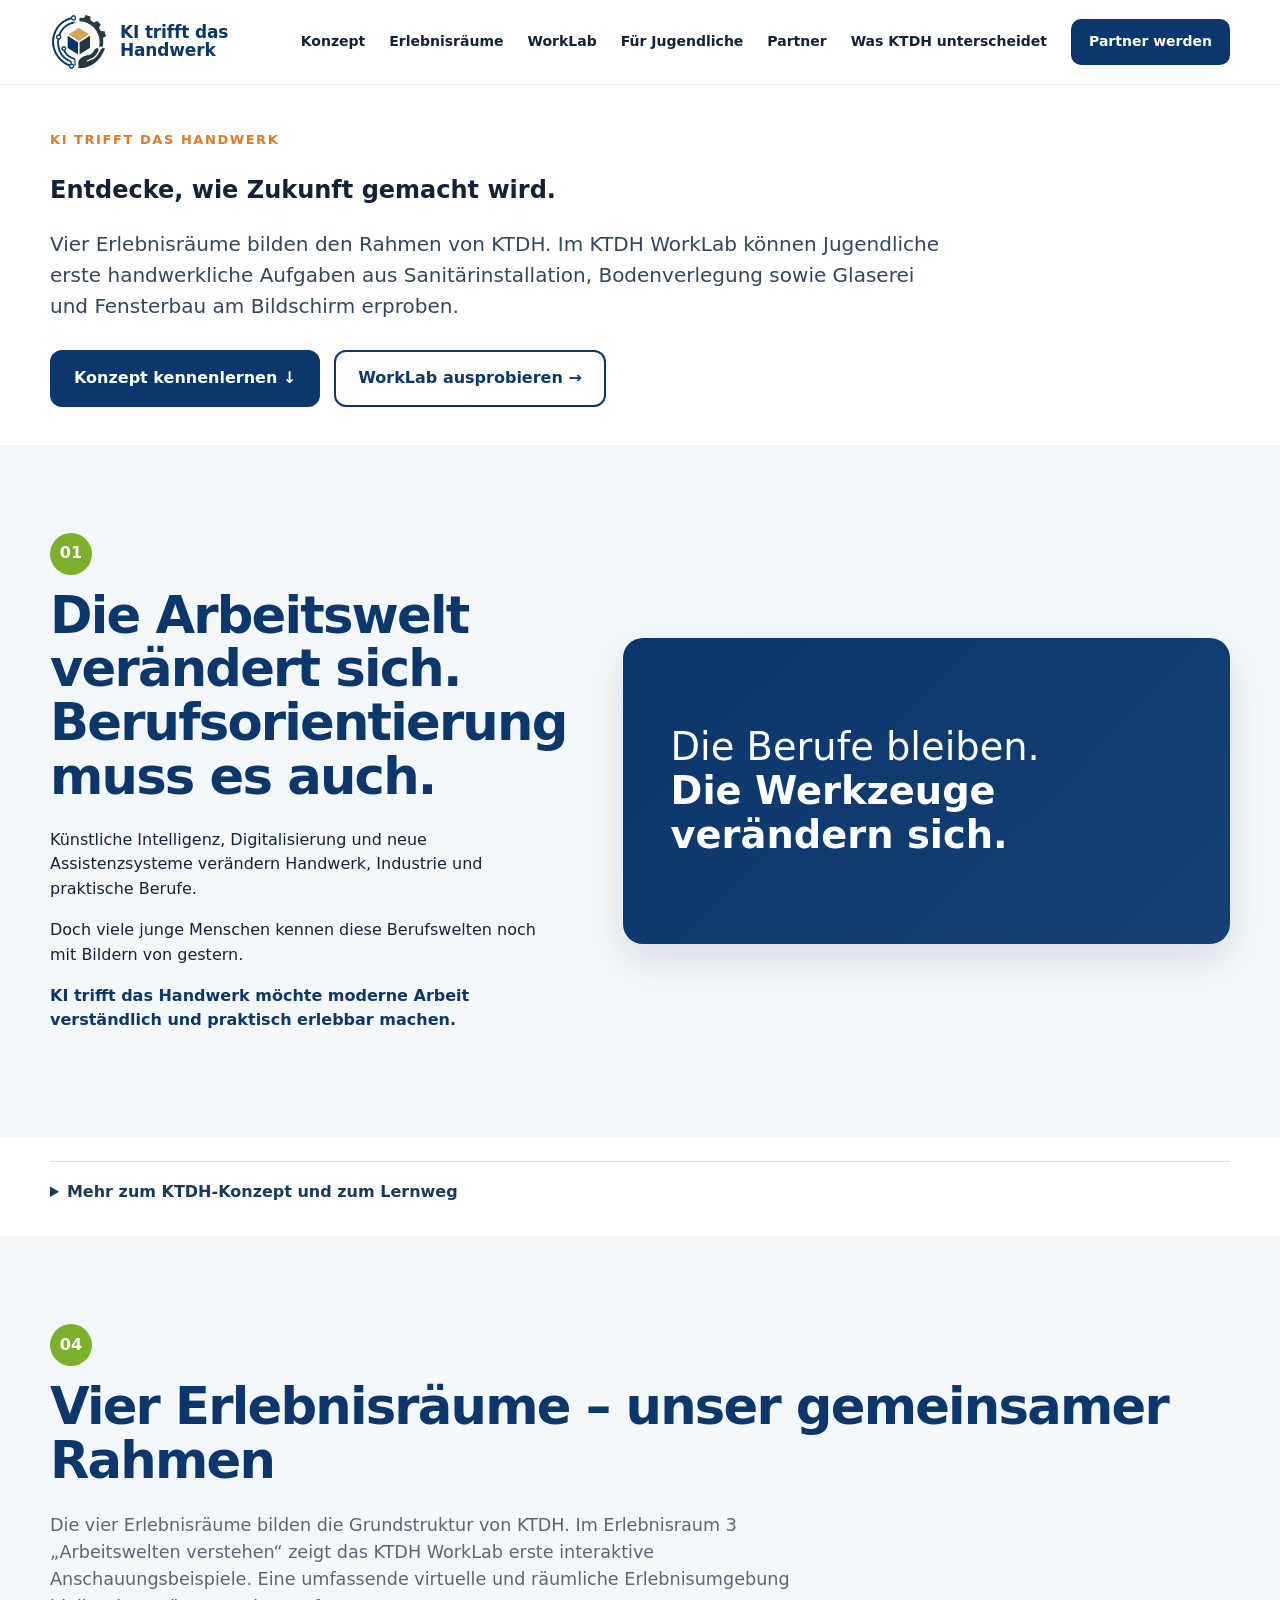
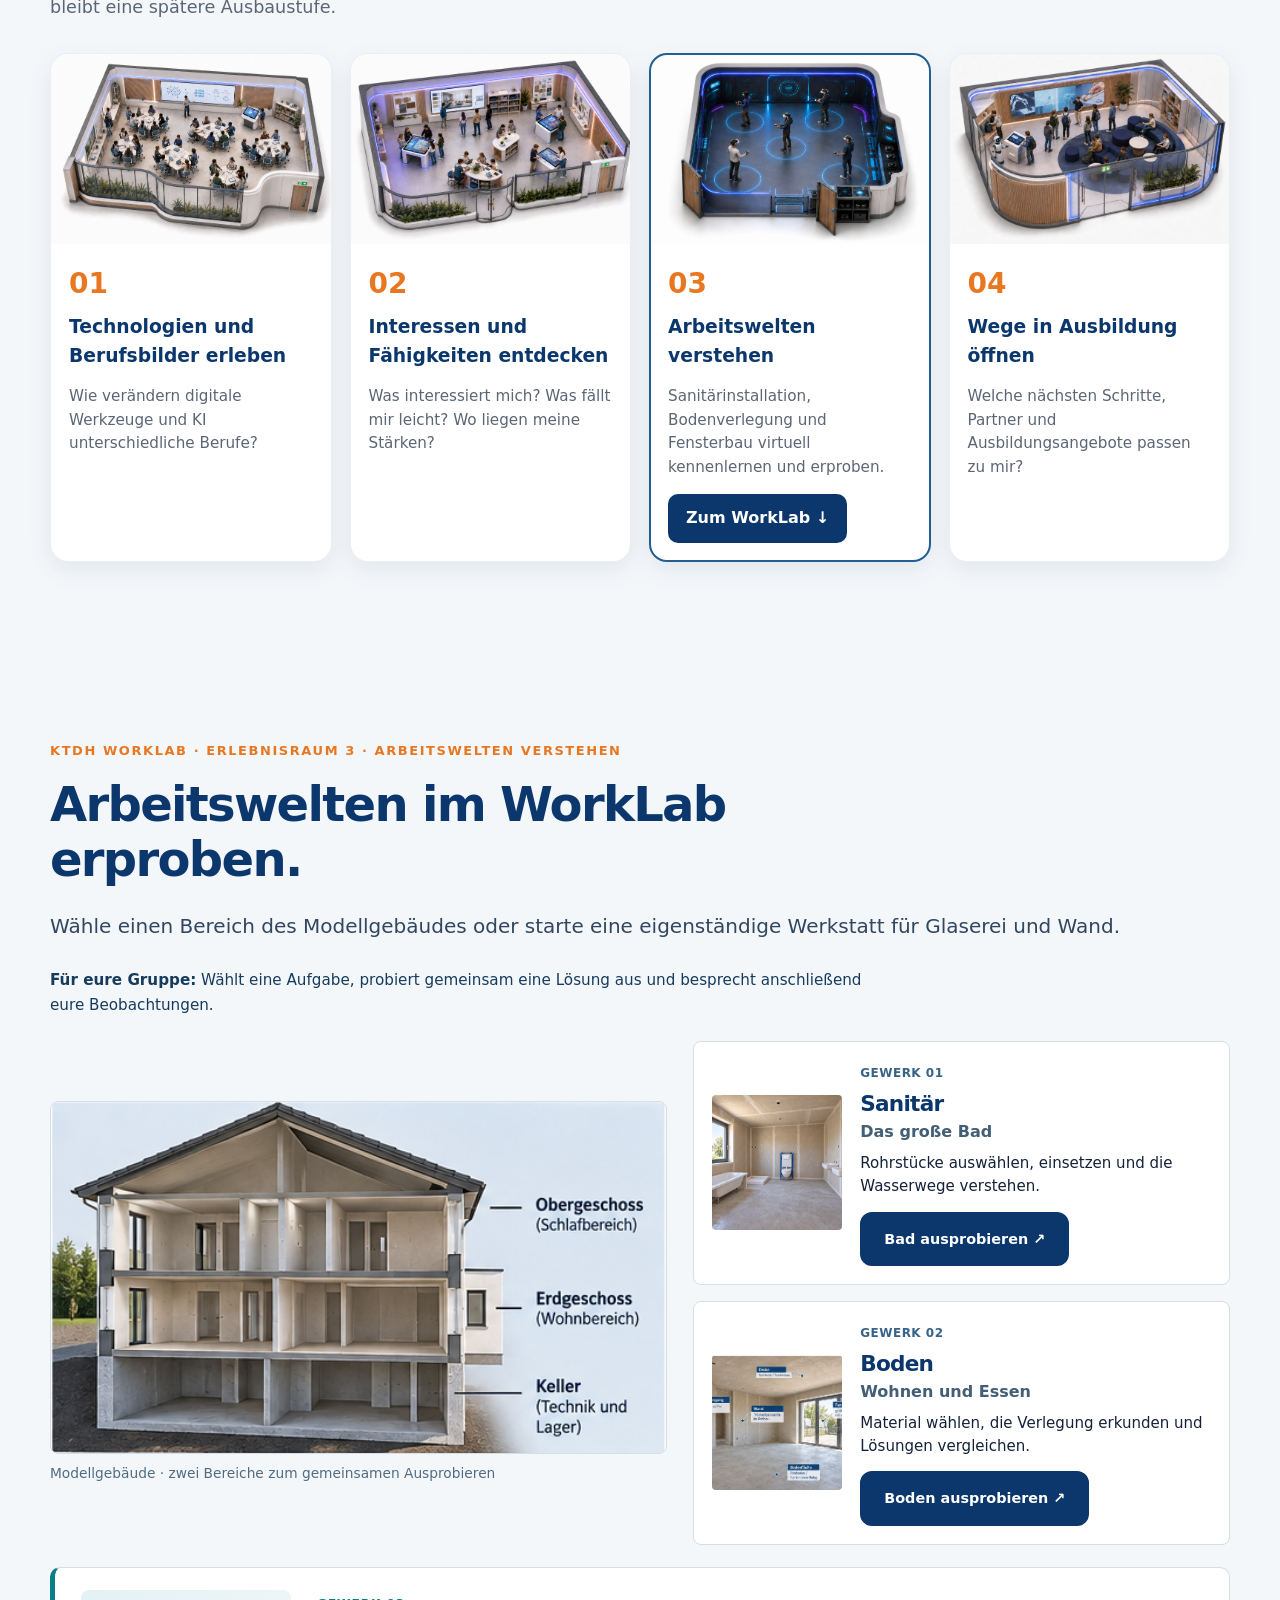
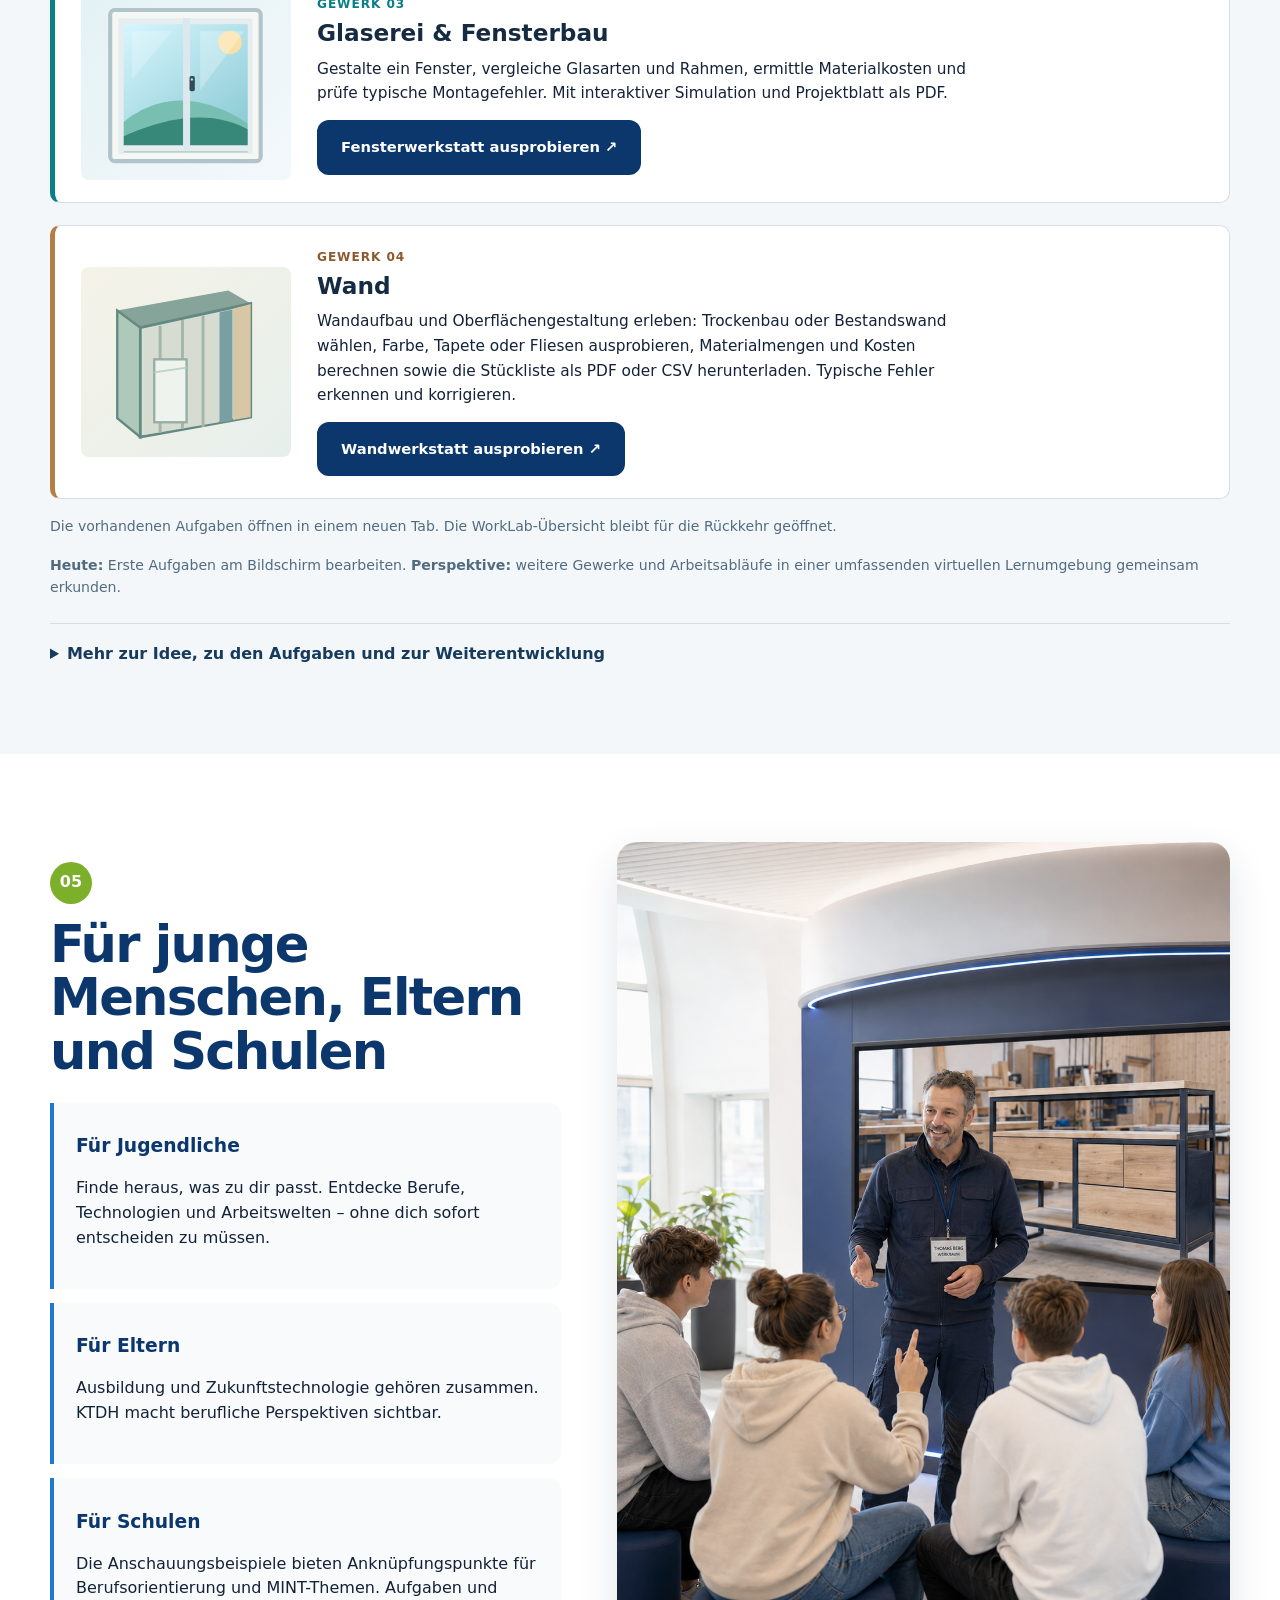
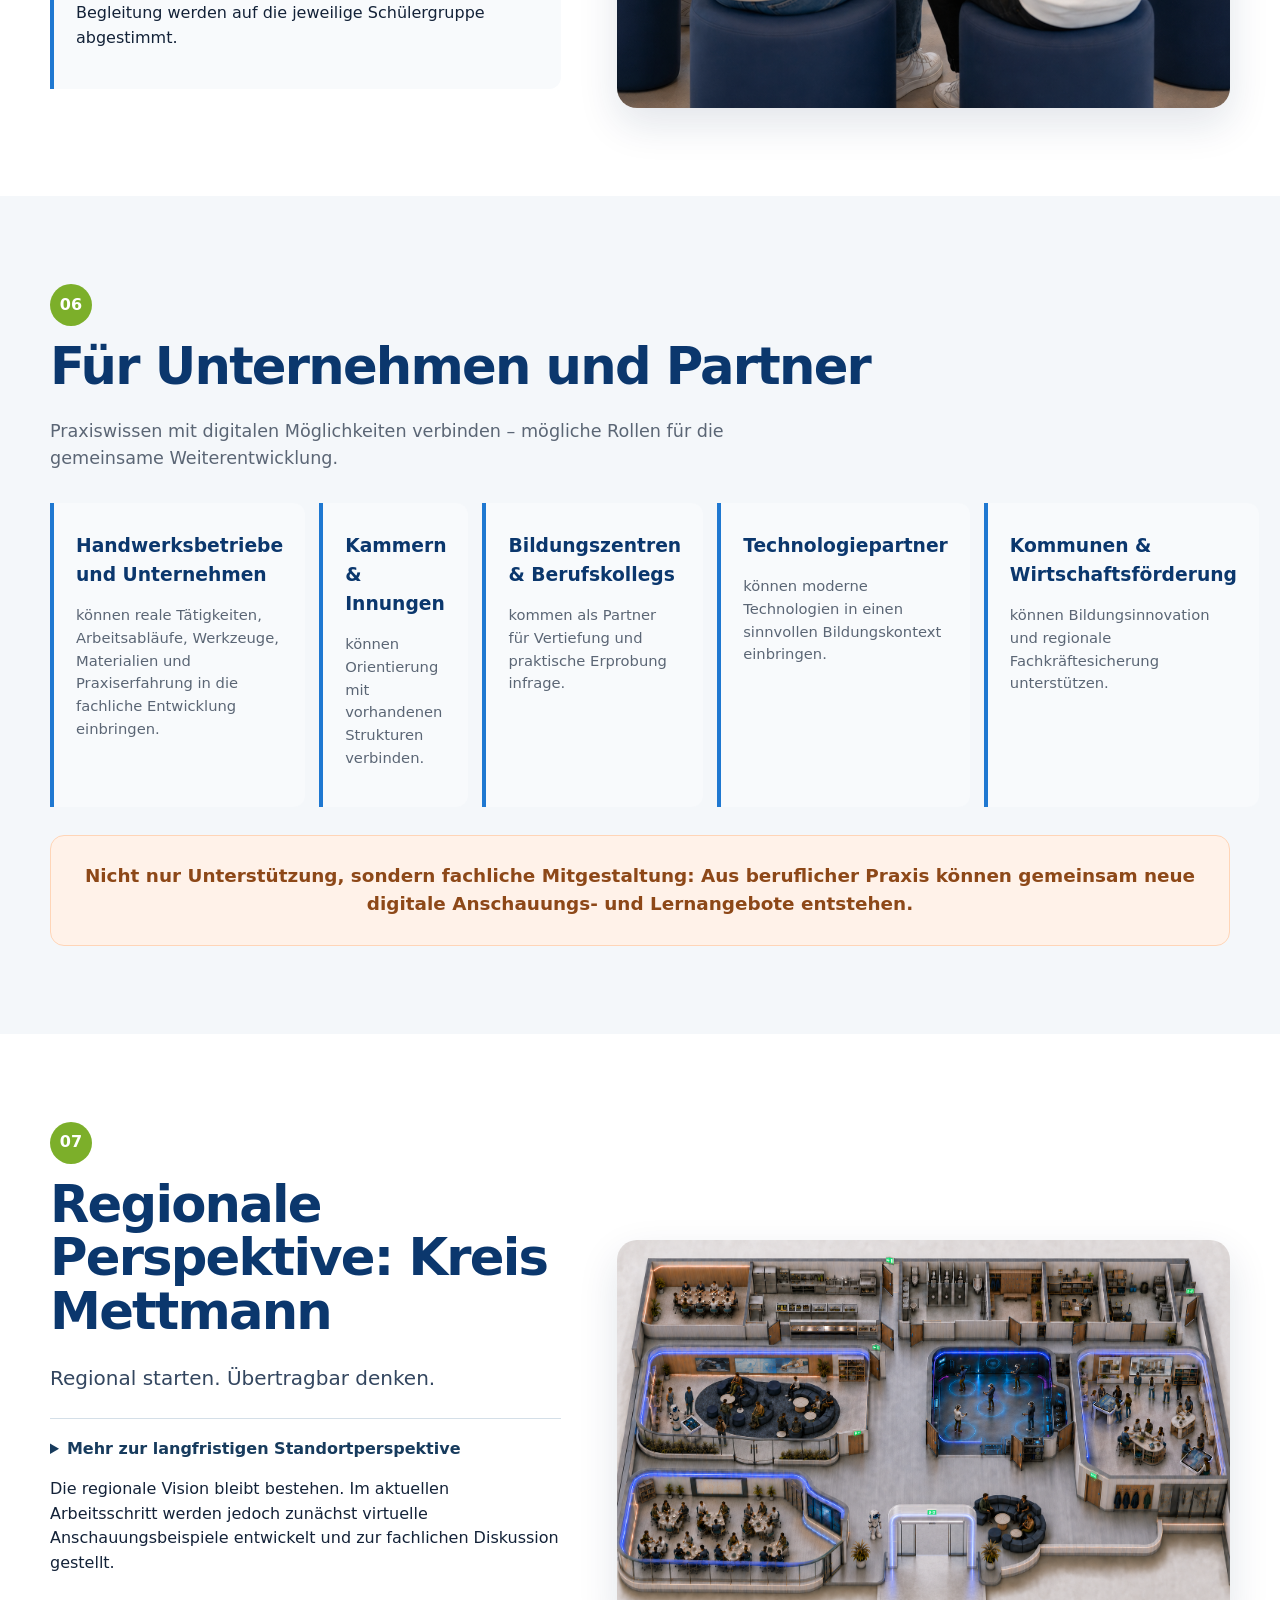
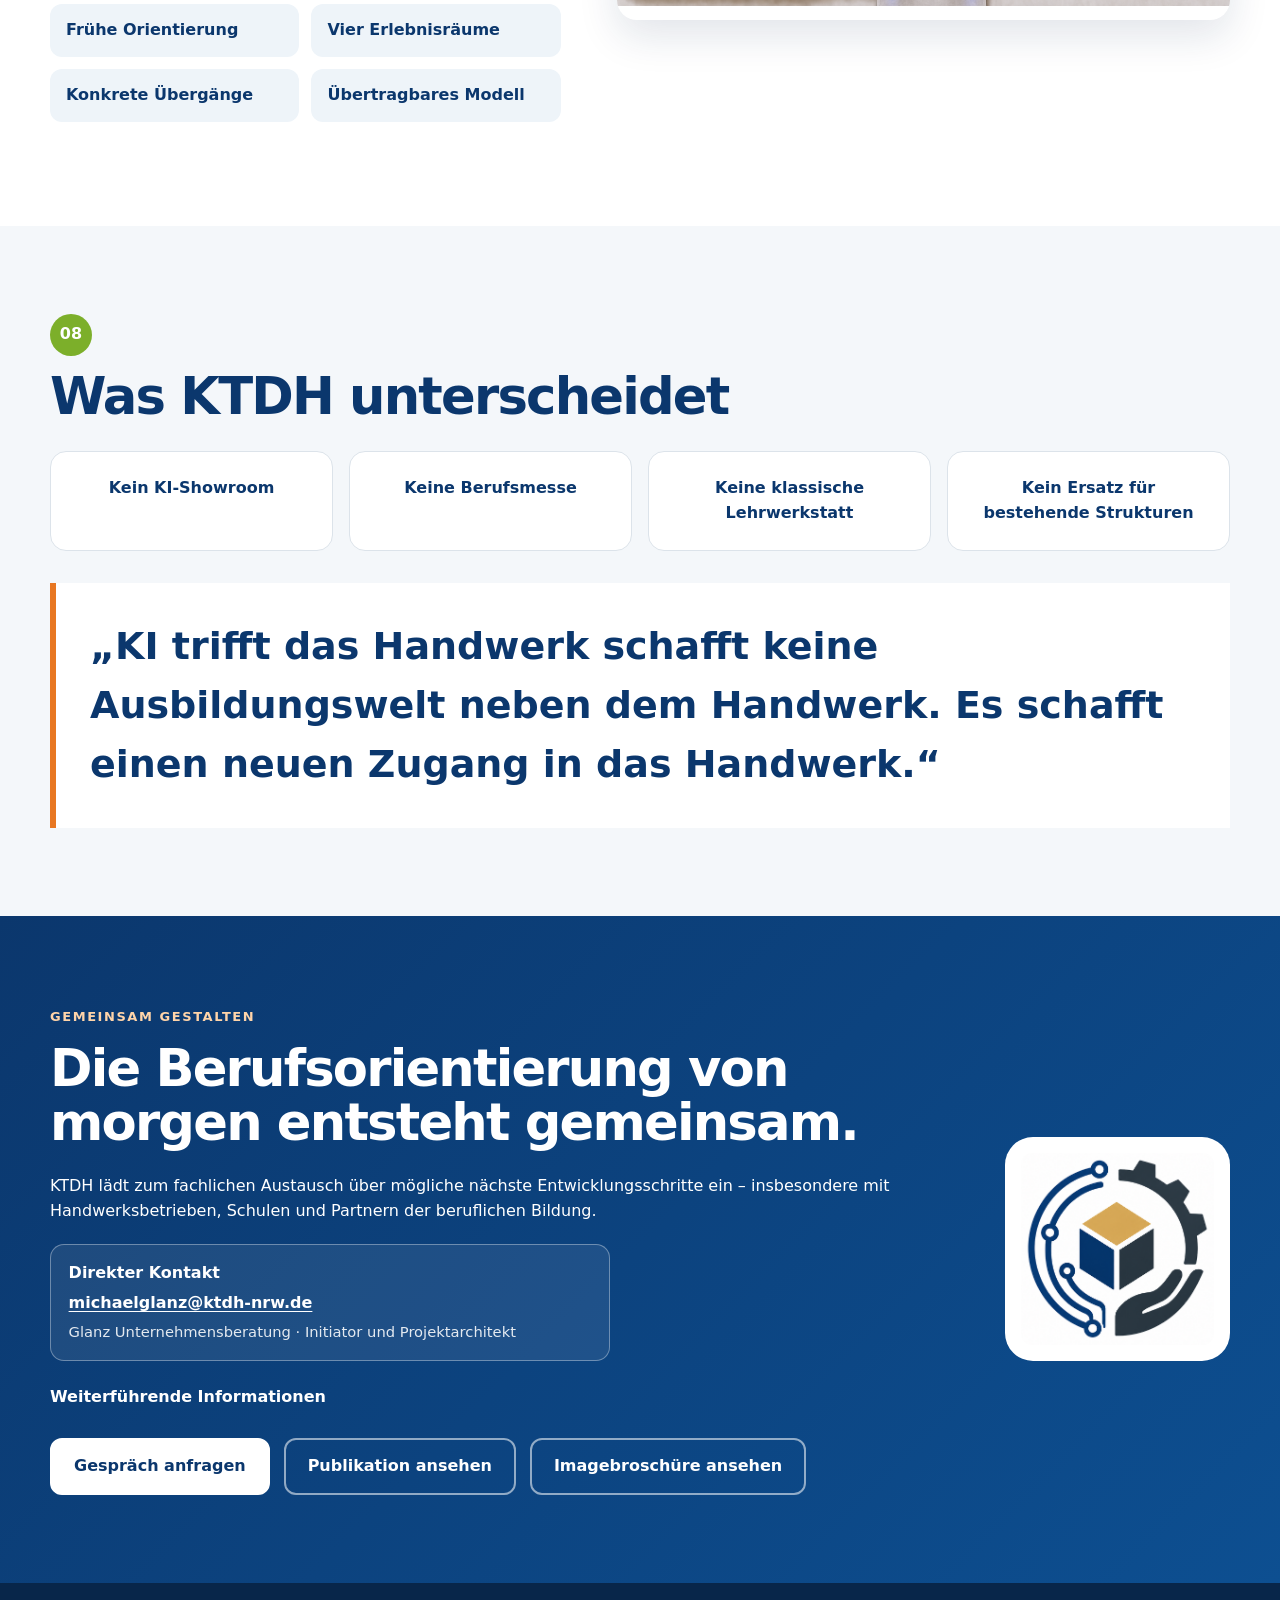
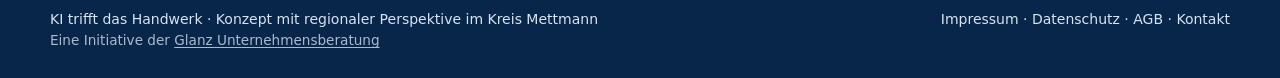
==== index.html @ e6c726a5 "Add files via upload" ====
<!doctype html>
<html lang="de">
<head>
  <!-- KTDH WorkLab: Module Sanitär, Boden, Glaserei/Fensterbau und Wand. Erweiterung 01.11.2026. -->
  <meta charset="utf-8" />
  <meta name="viewport" content="width=device-width, initial-scale=1" />
  <meta name="description" content="KTDH WorkLab: Berufswelten entdecken, Handwerk interaktiv erproben. Interaktive Anwendungen für Sanitär, Boden, Glaserei/Fensterbau und Wand – entwickelt mit Handwerk und Bildungspartnern." />
  <title>KTDH WorkLab | KI trifft das Handwerk</title>
  <link rel="stylesheet" href="styles.css" />

  <style>
    /* Nur die neue KTDH-Rubrik; die bestehende styles.css bleibt unverändert. */
    .kd-model { background:#fff; }
    .kd-model .kd-intro { max-width:850px; line-height:1.75; }
    .kd-model .kd-highline { display:inline-block; margin:14px 0 12px; padding:7px 12px; background:#e9f2f8; color:#173b5d; font-size:.86rem; font-weight:700; border-radius:4px; }
    .kd-model .kd-example-grid { display:grid; grid-template-columns:repeat(2,minmax(0,1fr)); gap:24px; margin:26px 0 32px; }
    .kd-model .kd-example { background:#f4f7fa; border:1px solid #d4dfe8; overflow:hidden; border-radius:8px; }
    .kd-model .kd-example img { display:block; width:100%; height:270px; object-fit:cover; }
    .kd-model .kd-example-content { padding:22px 24px 25px; }
    .kd-model .kd-example h3 { margin:5px 0 9px; font-size:1.35rem; }
    .kd-model .kd-example p { margin:0 0 12px; line-height:1.65; }
    .kd-model .kd-example .kd-meta { font-weight:700; color:#386388; text-transform:uppercase; font-size:.78rem; letter-spacing:.04em; }
    .kd-model .kd-phases { padding-top:24px; border-top:1px solid #d6dfe7; }
    .kd-model .kd-phases-grid { display:grid; grid-template-columns:repeat(3,minmax(0,1fr)); gap:16px; margin:22px 0 18px; }
    .kd-model .kd-phase { padding:22px; background:#edf3f8; border-top:4px solid #245f92; border-radius:4px; }
    .kd-model .kd-phase:nth-child(2) { border-color:#6e879d; }
    .kd-model .kd-phase:nth-child(3) { border-color:#a9b8c5; }
    .kd-model .kd-phase .kd-phase-id { font-size:.82rem; font-weight:700; letter-spacing:.04em; color:#245f92; }
    .kd-model .kd-phase h4 { margin:8px 0 11px; color:#142b42; font-size:1.12rem; }
    .kd-model .kd-phase p { margin:0; line-height:1.6; }
    .kd-model .kd-note { padding:17px 20px; margin:25px 0 0; border-left:4px solid #245f92; background:#f2f5f8; font-size:.95rem; line-height:1.6; }
    @media(max-width:800px) {
      .kd-model .kd-example-grid, .kd-model .kd-phases-grid { grid-template-columns:1fr; }
      .kd-model .kd-example img { height:auto; max-height:350px; }
      .kd-model .kd-example-content { padding:18px; }
    }
    @media print { .kd-model .kd-example-grid { break-inside:avoid; } .kd-model .kd-example img { max-height:180px; } }
  
/* Integration: scoped to the house entry; existing site styles remain. */
.kd-entry{background:#f3f7fa}.kd-entry #kd-entry-title{max-width:900px;font-size:clamp(1.9rem,4vw,3rem);line-height:1.15}.kd-entry .lead{margin-bottom:26px}.kd-entry-grid{display:grid;grid-template-columns:minmax(0,1.15fr) minmax(0,1fr);gap:26px;align-items:stretch}.kd-entry-house{margin:0;align-self:center;min-width:0}.kd-entry-house svg{display:block;width:100%;height:auto;border-radius:8px;border:1px solid #d4dfe8;background:#e9f0f5}.kd-entry-house figcaption{font-size:.86rem;color:#526b80;margin-top:9px}.kd-task-stack{display:grid;gap:16px}.kd-task{display:grid;grid-template-columns:130px minmax(0,1fr);gap:18px;padding:18px;background:white;border:1px solid #d4dfe8;border-radius:8px;align-items:center}.kd-task>img{width:130px;height:135px;object-fit:cover;border-radius:4px}.kd-task span{font-size:.75rem;font-weight:700;color:#386388;letter-spacing:.04em}.kd-task h2{font-size:1.35rem;line-height:1.3;margin:5px 0 8px}.kd-task p{font-size:.94rem;line-height:1.5;margin:0 0 14px}.kd-task .btn{font-size:.9rem}.kd-entry-note{font-size:.88rem;color:#526b80;margin:16px 0 0;line-height:1.6}.kd-entry-details{margin-top:24px;padding:18px 0 0;border-top:1px solid #d4dfe8}.kd-entry-details summary{font-weight:700;color:#173b5d;cursor:pointer;line-height:1.5}.kd-entry-details .kd-model{background:transparent;padding:24px 0 0}.kd-entry-details h2{font-size:1.6rem}.kd-entry-details .kd-example img{height:200px}.kd-entry a:focus-visible,.kd-entry summary:focus-visible{outline:3px solid #bd8916;outline-offset:4px}#erlebniswelten .room-card:nth-child(3){outline:2px solid #245f92;outline-offset:-2px}#worklab,#erlebniswelten{scroll-margin-top:100px}.kd-anchor-legacy{display:block;position:relative;top:-100px;height:0;visibility:hidden;pointer-events:none}@media(max-width:900px){.kd-entry-grid{grid-template-columns:1fr}.kd-entry-house{max-width:760px}.kd-task-stack{grid-template-columns:1fr 1fr}.kd-task{grid-template-columns:1fr}.kd-task>img{width:100%;height:170px}}@media(max-width:600px){.kd-task-stack{grid-template-columns:1fr}.kd-task{grid-template-columns:100px minmax(0,1fr);gap:14px;padding:14px}.kd-task>img{width:100px;height:135px}.kd-task h2{font-size:1.15rem}.kd-task .btn{white-space:normal} }@media print{.kd-entry-details{display:block}.kd-entry-grid{grid-template-columns:1fr}.kd-task-stack{grid-template-columns:1fr 1fr}.kd-task{break-inside:avoid}}

  
.kd-start{padding-top:42px;padding-bottom:38px;background:#fff}.kd-start h1{max-width:900px}.kd-start .lead{max-width:900px}.kd-concept-more{padding-bottom:32px}.kd-concept-more details>section{padding:24px 0}.kd-concept-more .container{width:100%;max-width:100%;padding-left:0;padding-right:0}

.kd-group-task{font-size:.95rem;line-height:1.6;max-width:850px;margin:0 0 24px;color:#173b5d}

/* WorkLab module 03: independent Glaserei / Fensterbau entry. */
.kd-glass-feature{display:grid;grid-template-columns:minmax(170px,210px) minmax(0,1fr);gap:26px;align-items:center;background:#fff;border:1px solid #d4dfe8;border-left:5px solid #087e87;border-radius:10px;padding:22px 26px;margin:22px 0 6px}
.kd-glass-art{display:grid;place-items:center;min-height:190px;border-radius:8px;background:linear-gradient(135deg,#e4f2f5 0%,#f3f8fb 100%)}
.kd-glass-art svg{display:block;width:100%;max-width:210px;height:auto;padding:8px}
.kd-glass-copy .kd-glass-kicker{display:block;color:#087e87;text-transform:uppercase;font-size:.76rem;letter-spacing:.075em;font-weight:800;margin-bottom:4px}
.kd-glass-copy h3{font-size:1.45rem;line-height:1.24;margin:5px 0 9px;color:#142b42}
.kd-glass-copy p{font-size:.96rem;line-height:1.6;margin:0 0 14px;max-width:680px}
.kd-glass-copy .btn{font-size:.92rem}
@media(max-width:660px){.kd-glass-feature{grid-template-columns:1fr;gap:14px;padding:16px}.kd-glass-art{min-height:145px}.kd-glass-art svg{max-width:175px}.kd-glass-copy h3{font-size:1.25rem}}


/* Gewerk-Hierarchie: Gewerksname prominent, Anwendungsraum untergeordnet. */
.kd-task h2{margin-bottom:3px}
.kd-task h3.kd-task-subtitle{font-size:1rem;line-height:1.35;font-weight:700;color:#425f76;margin:0 0 10px}

/* WorkLab Gewerk 04: reuse the existing feature layout; only colors change. */
.kd-wall-feature{border-left-color:#b17f47}
.kd-wall-feature .kd-glass-art{background:linear-gradient(135deg,#f5f3e8,#e7efeb)}
.kd-wall-feature .kd-glass-kicker{color:#8c5a2e}
</style>
</head>
<body>
  <header class="site-header">
    <div class="container nav-wrap">
      <a class="brand" href="#top" aria-label="KI trifft das Handwerk – Startseite">
        <img class="brand-logo" src="assets/ktdh-logo.png" alt="KTDH Logo" />
        <span class="brand-text"><strong>KI trifft das</strong><br />Handwerk</span>
      </a>
      <nav class="nav" aria-label="Hauptnavigation">
        <a href="#konzept">Konzept</a>
        <a href="#erlebniswelten">Erlebnisräume</a>
        <a href="#worklab">WorkLab</a>
        <a href="#jugendliche">Für Jugendliche</a>
        <a href="#partner">Partner</a>
        <a href="#unterschied">Was KTDH unterscheidet</a>
        <a class="btn btn-small" href="mailto:michaelglanz@ktdh-nrw.de?subject=KI%20trifft%20das%20Handwerk%20-%20Kontakt">Partner werden</a>
      </nav>
      <button class="menu-btn" aria-label="Navigation öffnen" aria-expanded="false">☰</button>
    </div>
  </header>

  <main id="top">
    <section class="section-pad kd-start"><div class="container"><span class="eyebrow">KI trifft das Handwerk</span><h1>Entdecke, wie Zukunft gemacht wird.</h1><p class="lead">Vier Erlebnisräume bilden den Rahmen von KTDH. Im KTDH WorkLab können Jugendliche erste handwerkliche Aufgaben aus Sanitärinstallation, Bodenverlegung sowie Glaserei und Fensterbau am Bildschirm erproben.</p><div class="actions"><a class="btn" href="#konzept">Konzept kennenlernen ↓</a><a class="btn btn-outline" href="#worklab">WorkLab ausprobieren →</a></div></div></section>

    <section class="section-pad alt" id="konzept">
      <div class="container two-col">
        <div>
          <span class="step">01</span>
          <h2>Die Arbeitswelt verändert sich. Berufsorientierung muss es auch.</h2>
          <p>Künstliche Intelligenz, Digitalisierung und neue Assistenzsysteme verändern Handwerk, Industrie und praktische Berufe.</p>
          <p>Doch viele junge Menschen kennen diese Berufswelten noch mit Bildern von gestern.</p>
          <p class="strong">KI trifft das Handwerk möchte moderne Arbeit verständlich und praktisch erlebbar machen.</p>
        </div>
        <div class="quote-card">
          <p>Die Berufe bleiben.<br /><strong>Die Werkzeuge verändern sich.</strong></p>
        </div>
      </div>
    </section>

    <div class="container kd-concept-more"><details class="kd-entry-details"><summary>Mehr zum KTDH-Konzept und zum Lernweg</summary><section class="section-pad">
      <div class="container two-col reverse-on-mobile">
        <div class="media-card">
          <img src="assets/room-4-transition.png" alt="Digitale Lern- und Erlebnisumgebung" />
        </div>
        <div>
          <span class="step">02</span>
          <h2>Was ist „KI trifft das Handwerk“?</h2>
          <p>KTDH ist das Konzept einer künftigen <strong>Bildungs- und Übergangsinfrastruktur für junge Menschen</strong>.</p>
          <p>In einer modernen, digital geprägten Lern- und Erlebnisumgebung können Jugendliche Berufswelten kennenlernen, Zukunftstechnologien erleben und eigene Interessen und Fähigkeiten entdecken.</p>
          <p><strong>Technologie ist das Werkzeug</strong>, mit dem Berufe verständlicher, moderner und erlebbarer werden.</p>
          <p>Der Einstieg kann zunächst über virtuelle Anschauungsmodelle erfolgen. Perspektivisch sollen Unternehmen, Handwerk, Kammern, Innungen und Bildungspartner Vertiefung und reale Begegnungen ermöglichen.</p>
        </div>
      </div>
    </section><section class="section-pad journey">
      <div class="container">
        <span class="step">03</span>
        <h2>Vom ersten Interesse zur beruflichen Perspektive</h2>
        <div class="journey-grid">
          <article><div class="journey-icon">◎</div><h3>Erleben</h3><p>Moderne Berufswelten und Technologien kennenlernen.</p></article>
          <article><div class="journey-icon">◇</div><h3>Entdecken</h3><p>Eigene Interessen, Fähigkeiten und Stärken erkennen.</p></article>
          <article><div class="journey-icon">⇢</div><h3>Orientieren</h3><p>Berufe und berufliche Möglichkeiten besser verstehen.</p></article>
          <article><div class="journey-icon">◉</div><h3>Erproben</h3><p>Bei Partnern vertiefende Einblicke und Erfahrungen sammeln.</p></article>
          <article><div class="journey-icon">✓</div><h3>Ausbildung</h3><p>Aus Interesse wird eine konkrete berufliche Perspektive.</p></article>
        </div>
        <p class="journey-note">Diese Abfolge beschreibt die langfristige Vision, keinen bereits umgesetzten oder überprüften Ausbildungsweg.</p>
      </div>
    </section></details></div>

    <section class="section-pad alt" id="erlebniswelten">
      <div class="container">
        <span class="step">04</span>
        <h2>Vier Erlebnisräume – unser gemeinsamer Rahmen</h2>
        <p class="section-intro">Die vier Erlebnisräume bilden die Grundstruktur von KTDH. Im Erlebnisraum 3 „Arbeitswelten verstehen“ zeigt das KTDH WorkLab erste interaktive Anschauungsbeispiele. Eine umfassende virtuelle und räumliche Erlebnisumgebung bleibt eine spätere Ausbaustufe.</p>
        <div class="card-grid four">
          <article class="room-card">
            <img src="assets/room-1-lernforum.png" alt="Lernforum mit digitalen Gruppenarbeitsplätzen" />
            <div class="card-body"><span>01</span><h3>Technologien und Berufsbilder erleben</h3><p>Wie verändern digitale Werkzeuge und KI unterschiedliche Berufe?</p></div>
          </article>
          <article class="room-card">
            <img src="assets/room-2-designlab.png" alt="KI Design Lab mit interaktiven digitalen Arbeitsstationen" />
            <div class="card-body"><span>02</span><h3>Interessen und Fähigkeiten entdecken</h3><p>Was interessiert mich? Was fällt mir leicht? Wo liegen meine Stärken?</p></div>
          </article>
          <article class="room-card">
            <img src="assets/room-3-vr.png" alt="VR Erlebnisraum für digitale Simulationen" />
            <div class="card-body"><span>03</span><h3>Arbeitswelten verstehen</h3><p>Sanitärinstallation, Bodenverlegung und Fensterbau virtuell kennenlernen und erproben.</p><a class="btn btn-small" href="#worklab">Zum WorkLab ↓</a></div>
          </article>
          <article class="room-card">
            <img src="assets/room-4-transition.png" alt="Digitaler Orientierungsraum für den Übergang in Ausbildung" />
            <div class="card-body"><span>04</span><h3>Wege in Ausbildung öffnen</h3><p>Welche nächsten Schritte, Partner und Ausbildungsangebote passen zu mir?</p></div>
          </article>
        </div>
      </div>
    </section>

    <span id="digitales-haus" class="kd-anchor-legacy" aria-hidden="true"></span>
    <section class="section-pad kd-entry" id="worklab" aria-labelledby="kd-entry-title"><div class="container">
<span class="eyebrow">KTDH WorkLab · Erlebnisraum 3 · Arbeitswelten verstehen</span>
<h2 id="kd-entry-title">Arbeitswelten im WorkLab erproben.</h2>
<p class="lead">Wähle einen Bereich des Modellgebäudes oder starte eine eigenständige Werkstatt für Glaserei und Wand.</p><p class="kd-group-task"><strong>Für eure Gruppe:</strong> Wählt eine Aufgabe, probiert gemeinsam eine Lösung aus und besprecht anschließend eure Beobachtungen.</p>
<div class="kd-entry-grid"><figure class="kd-entry-house"><svg viewBox="604 82 526 300" role="img" aria-labelledby="kd-house-title"><title id="kd-house-title">Schematische Schnittansicht unseres Modellgebäudes mit zwei Arbeitsbereichen</title><image width="1536" height="1024" href="[data-uri]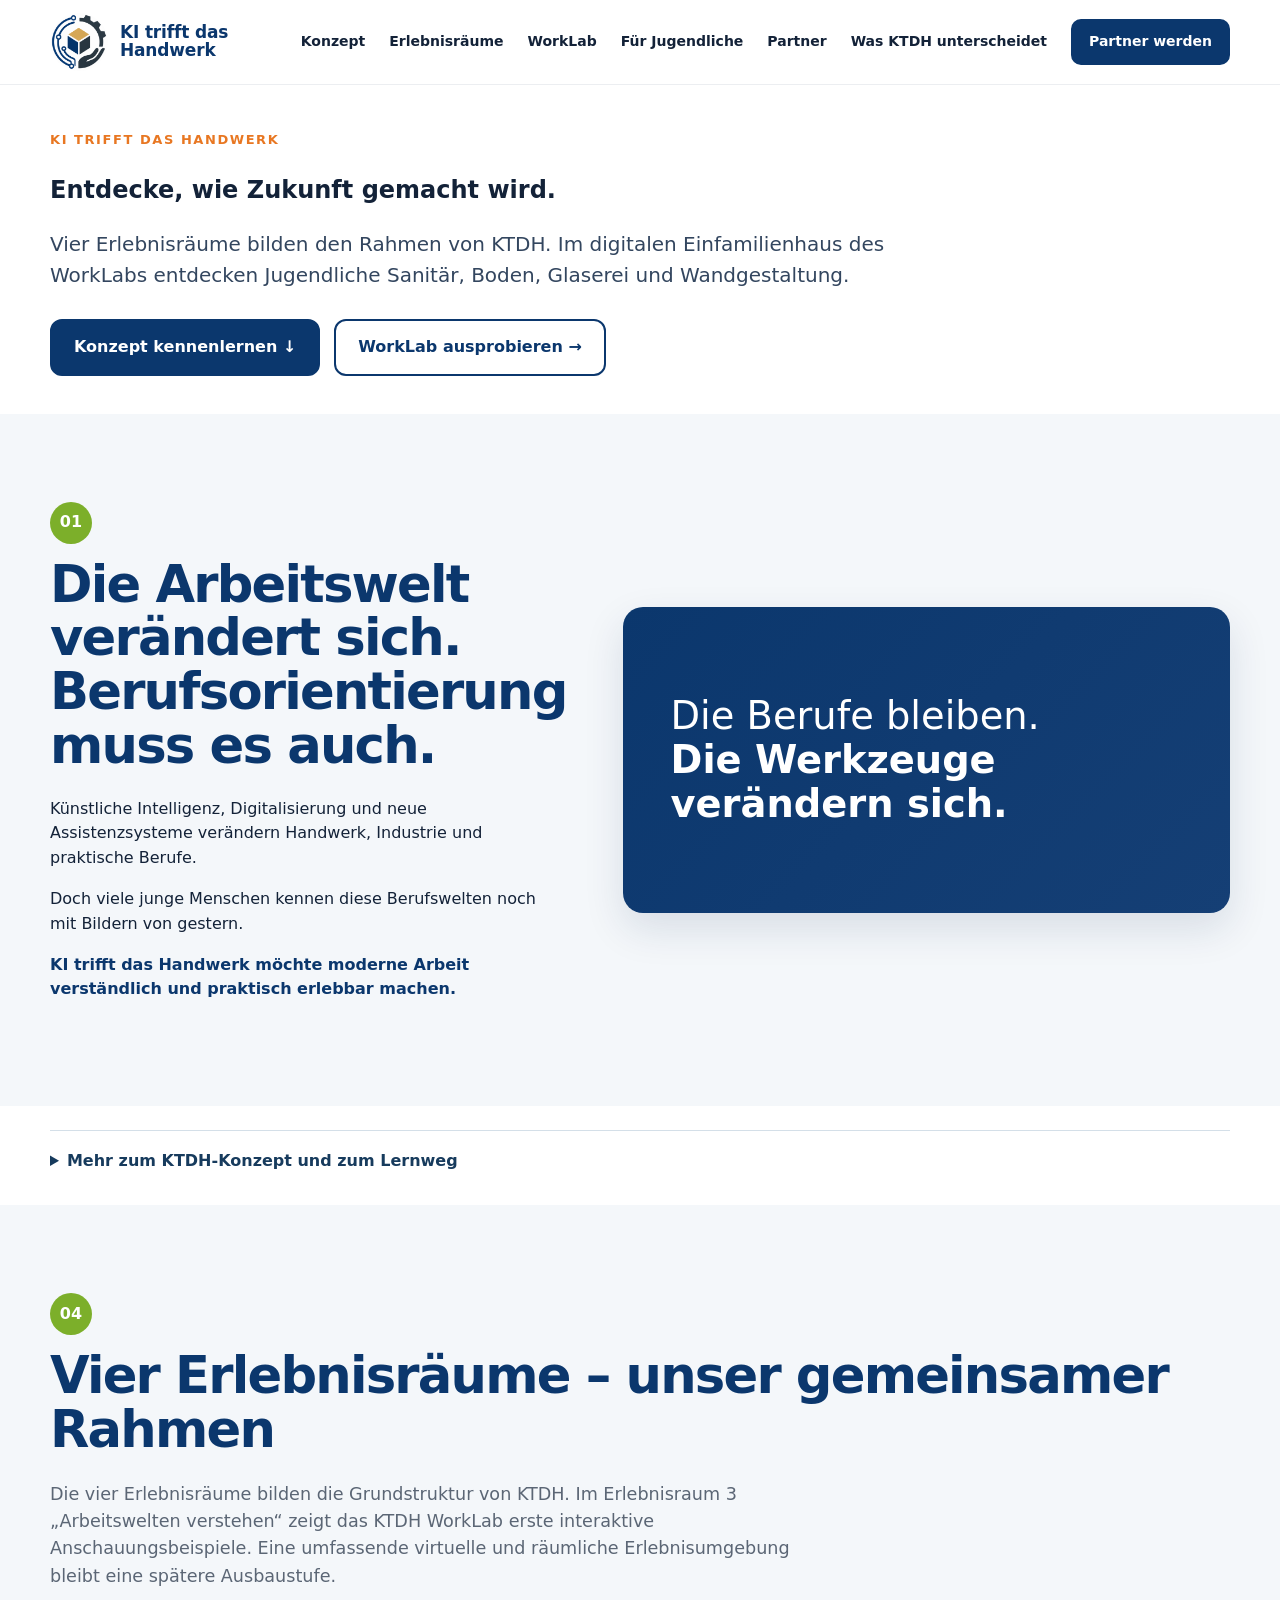
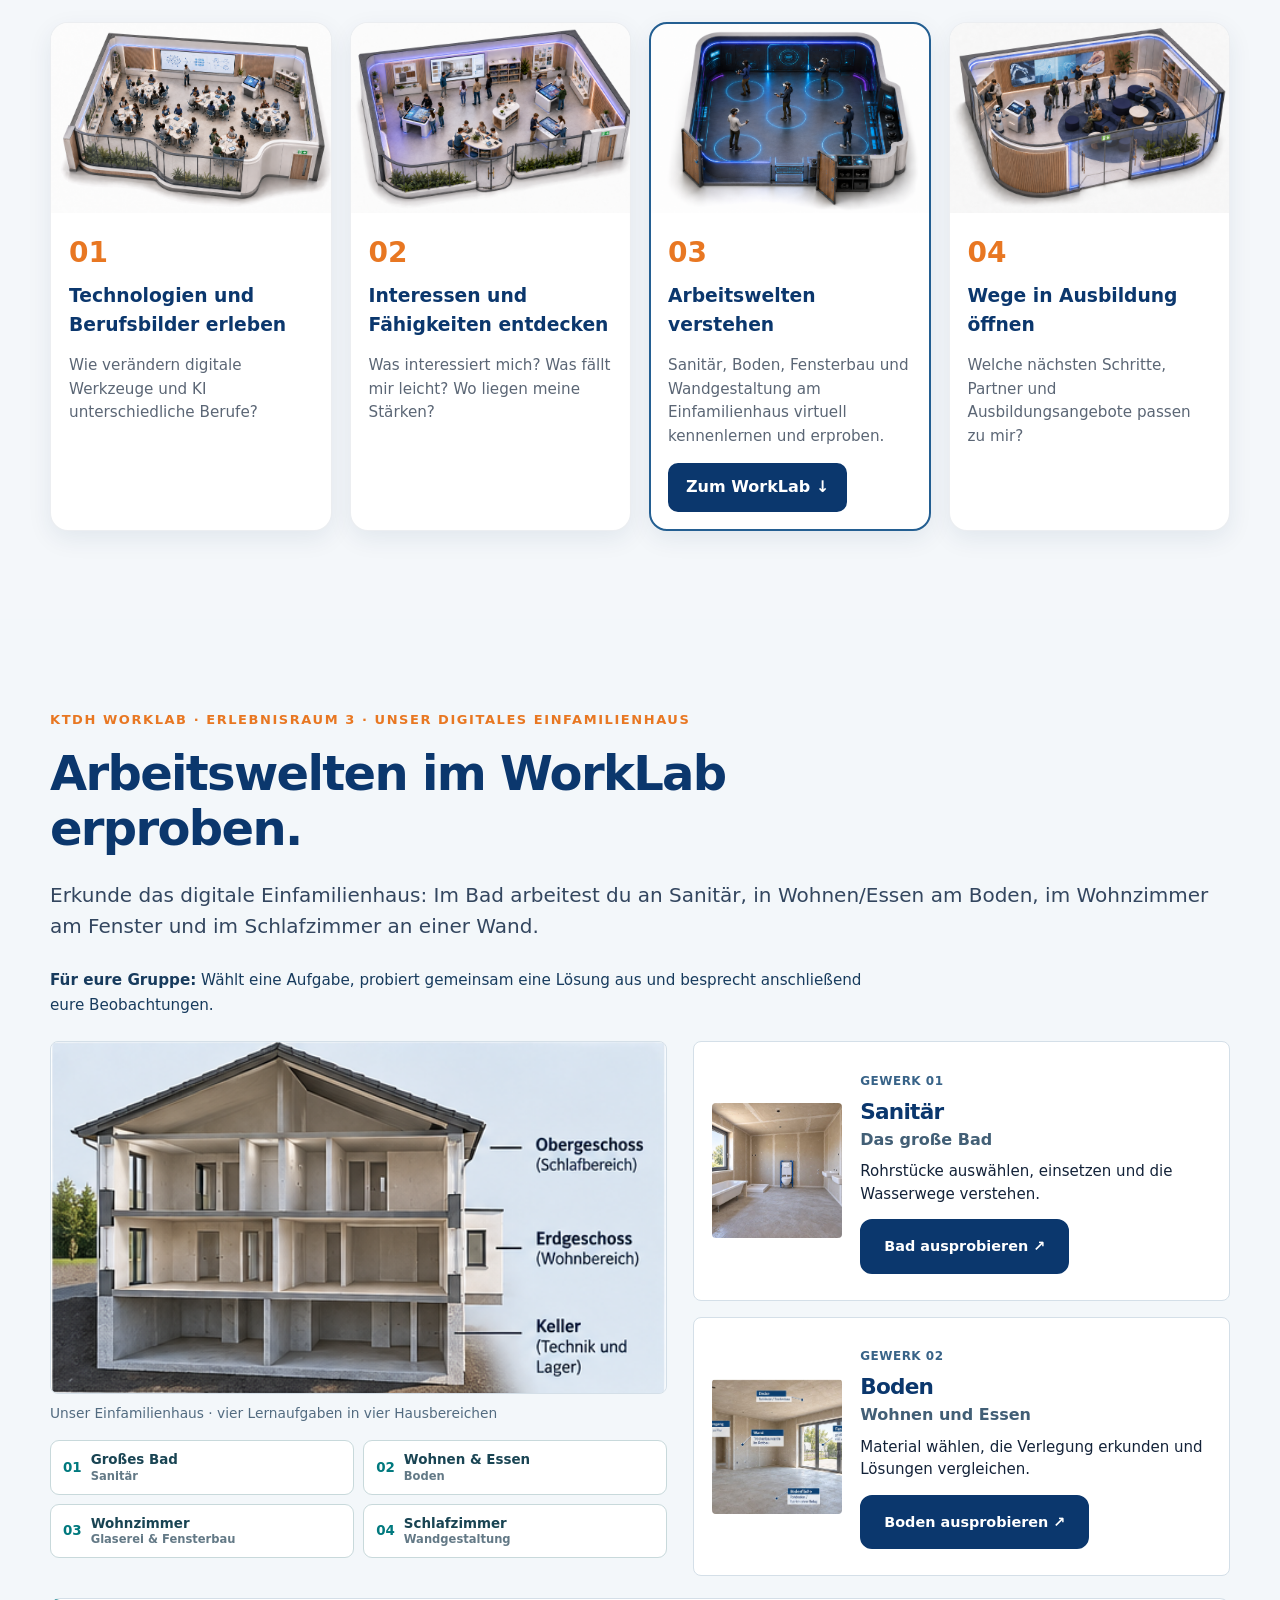
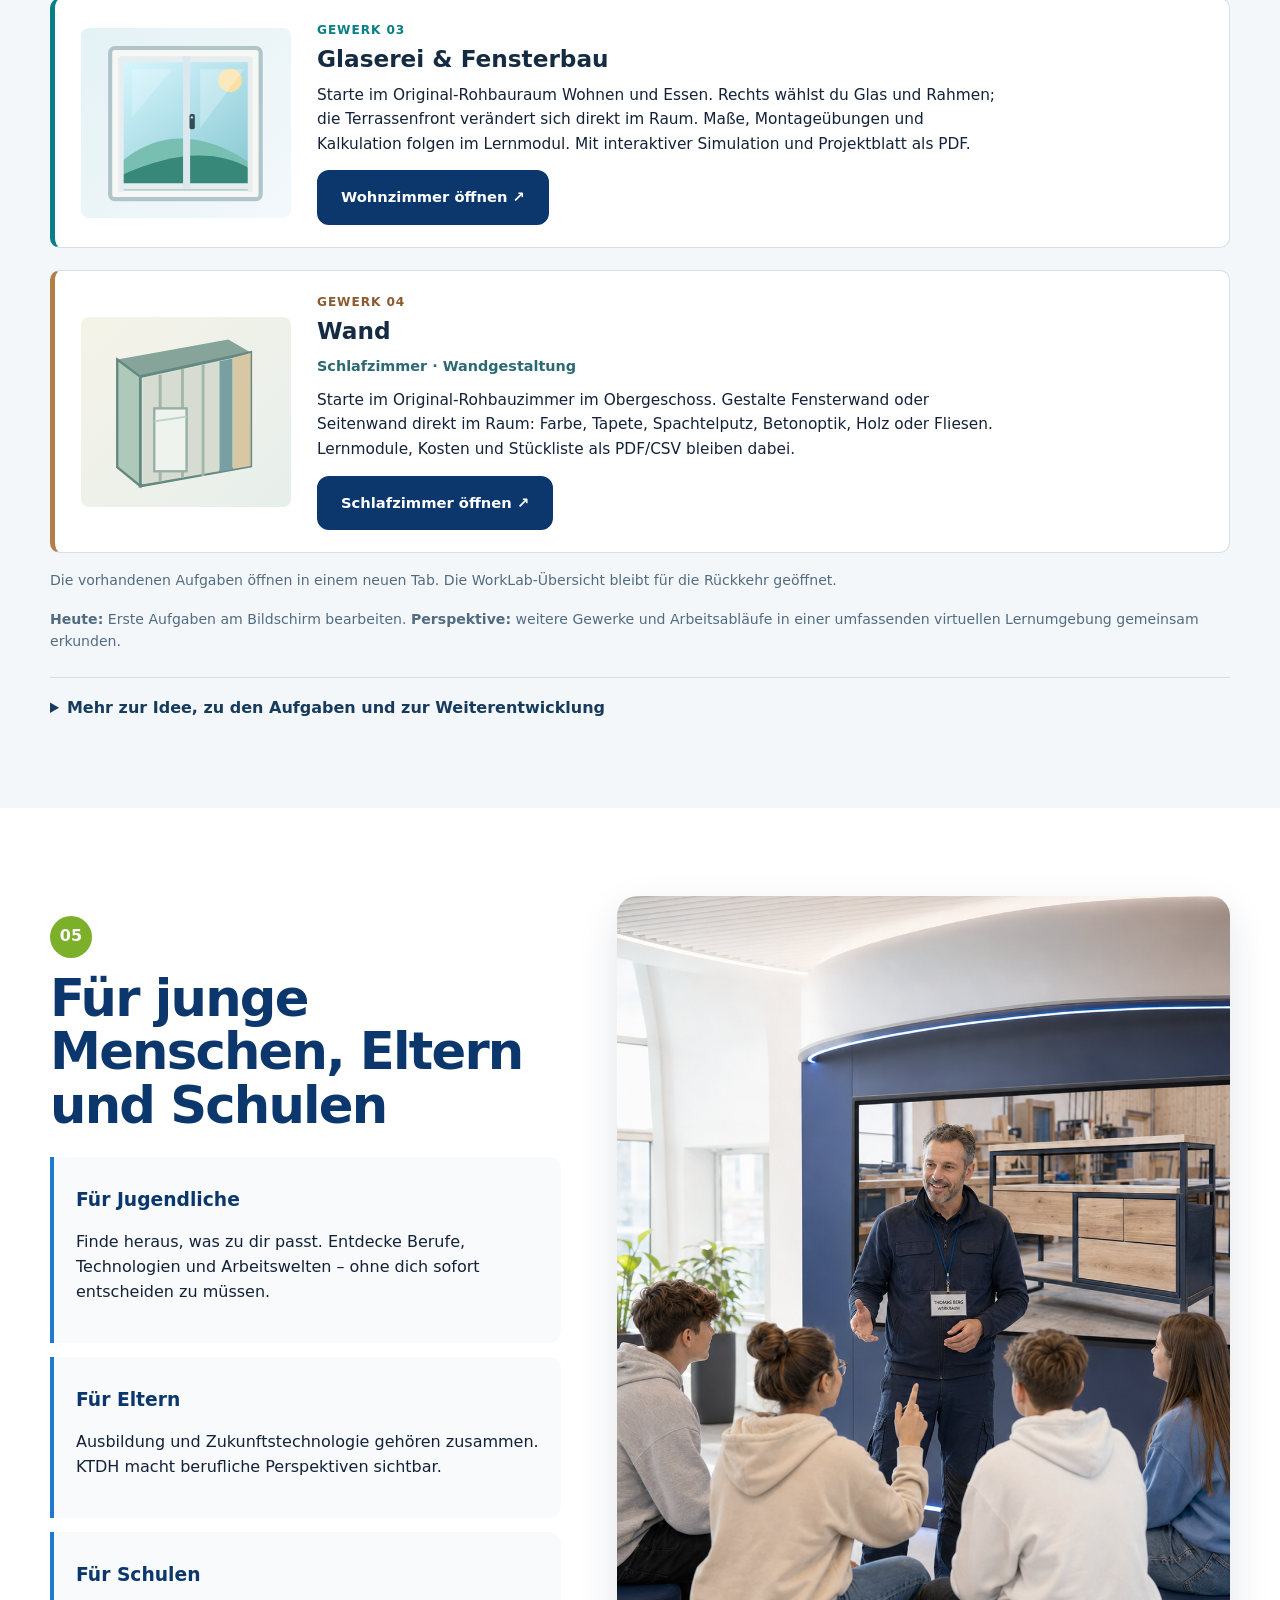
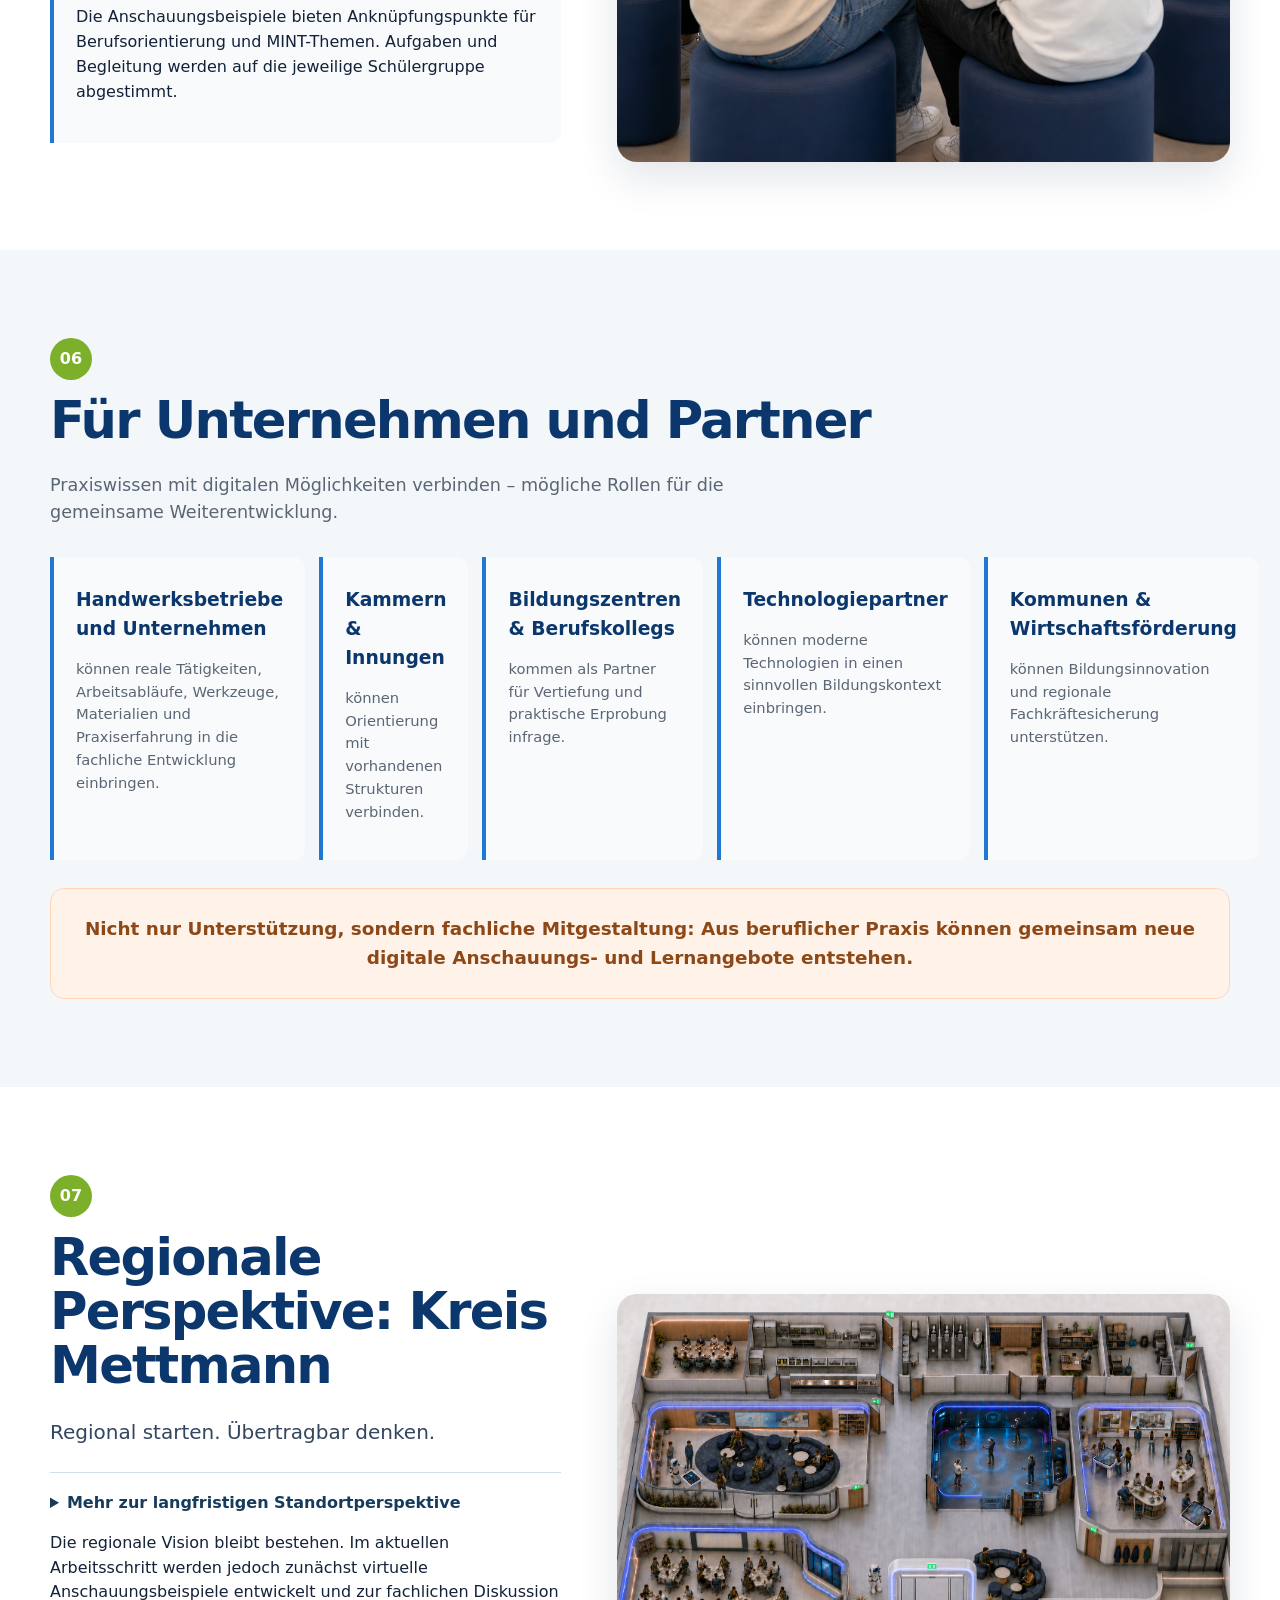
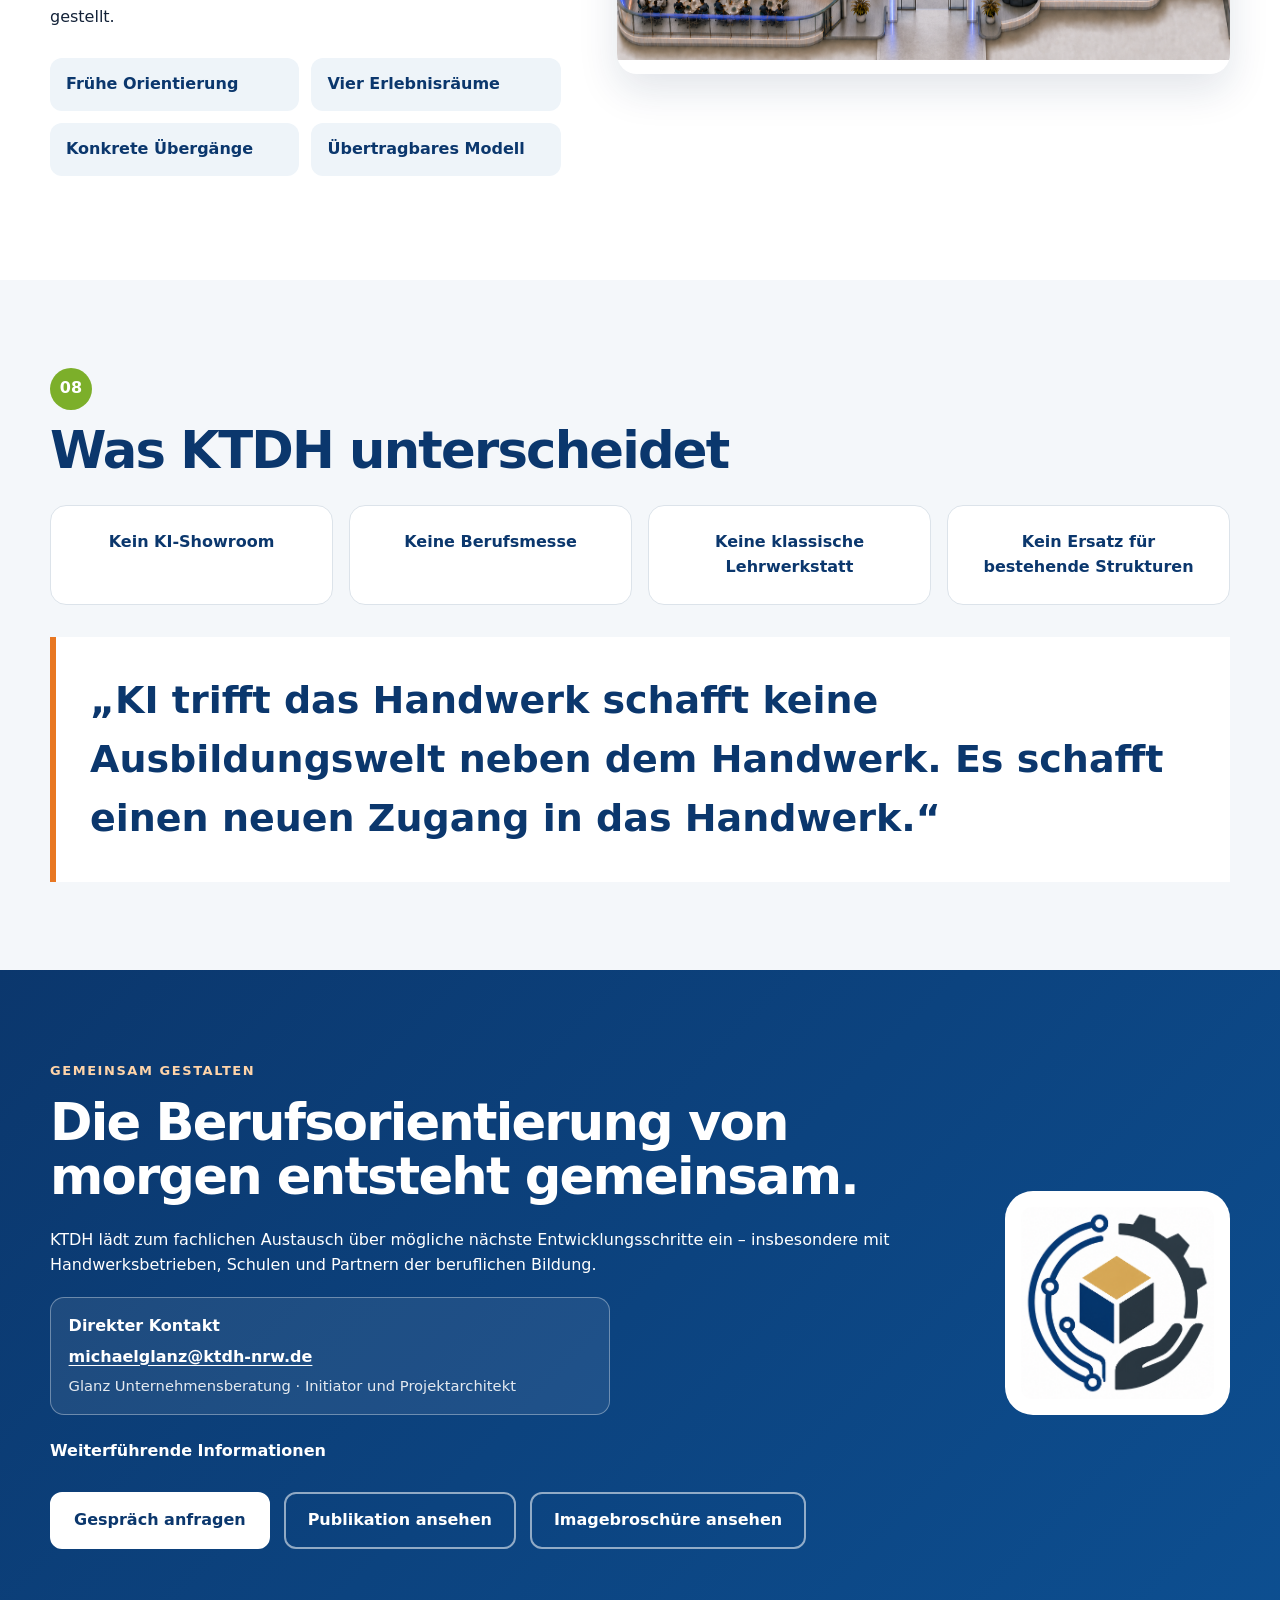
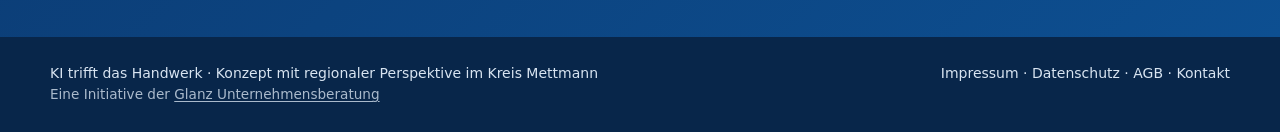
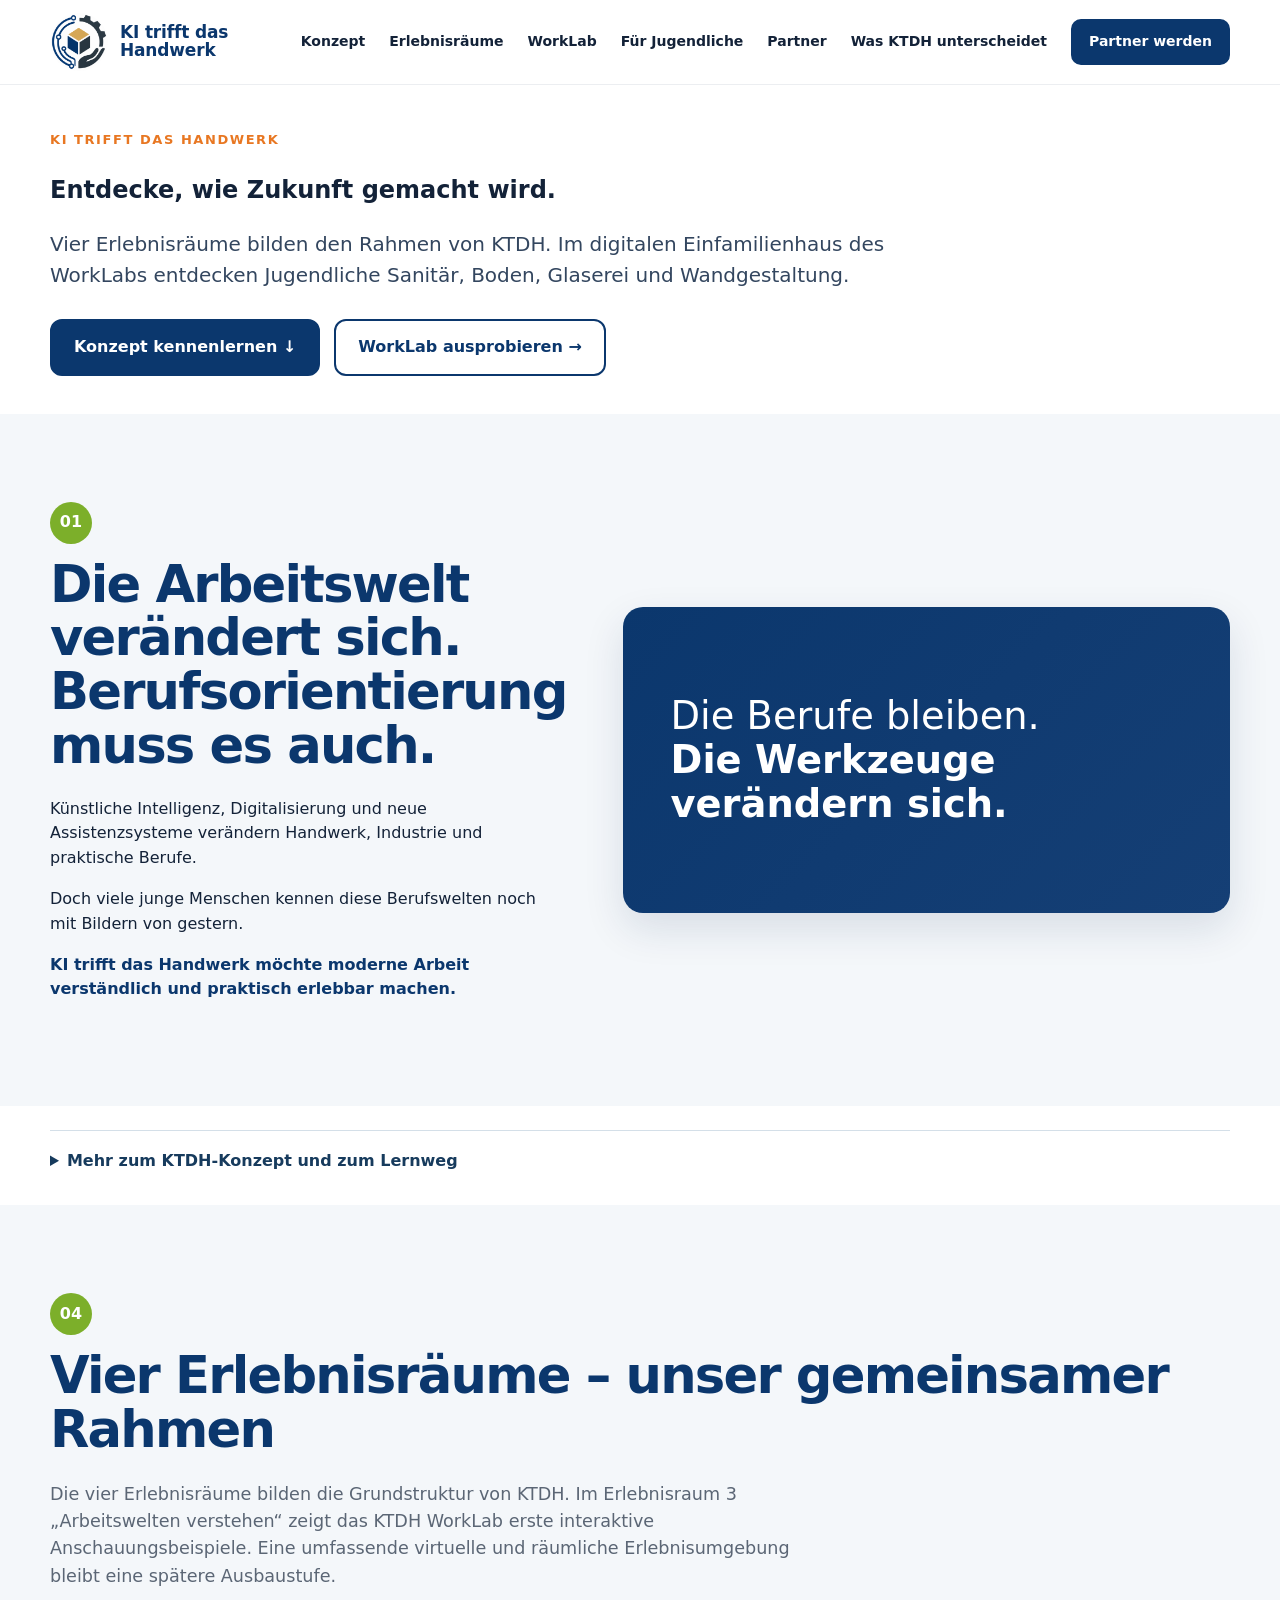
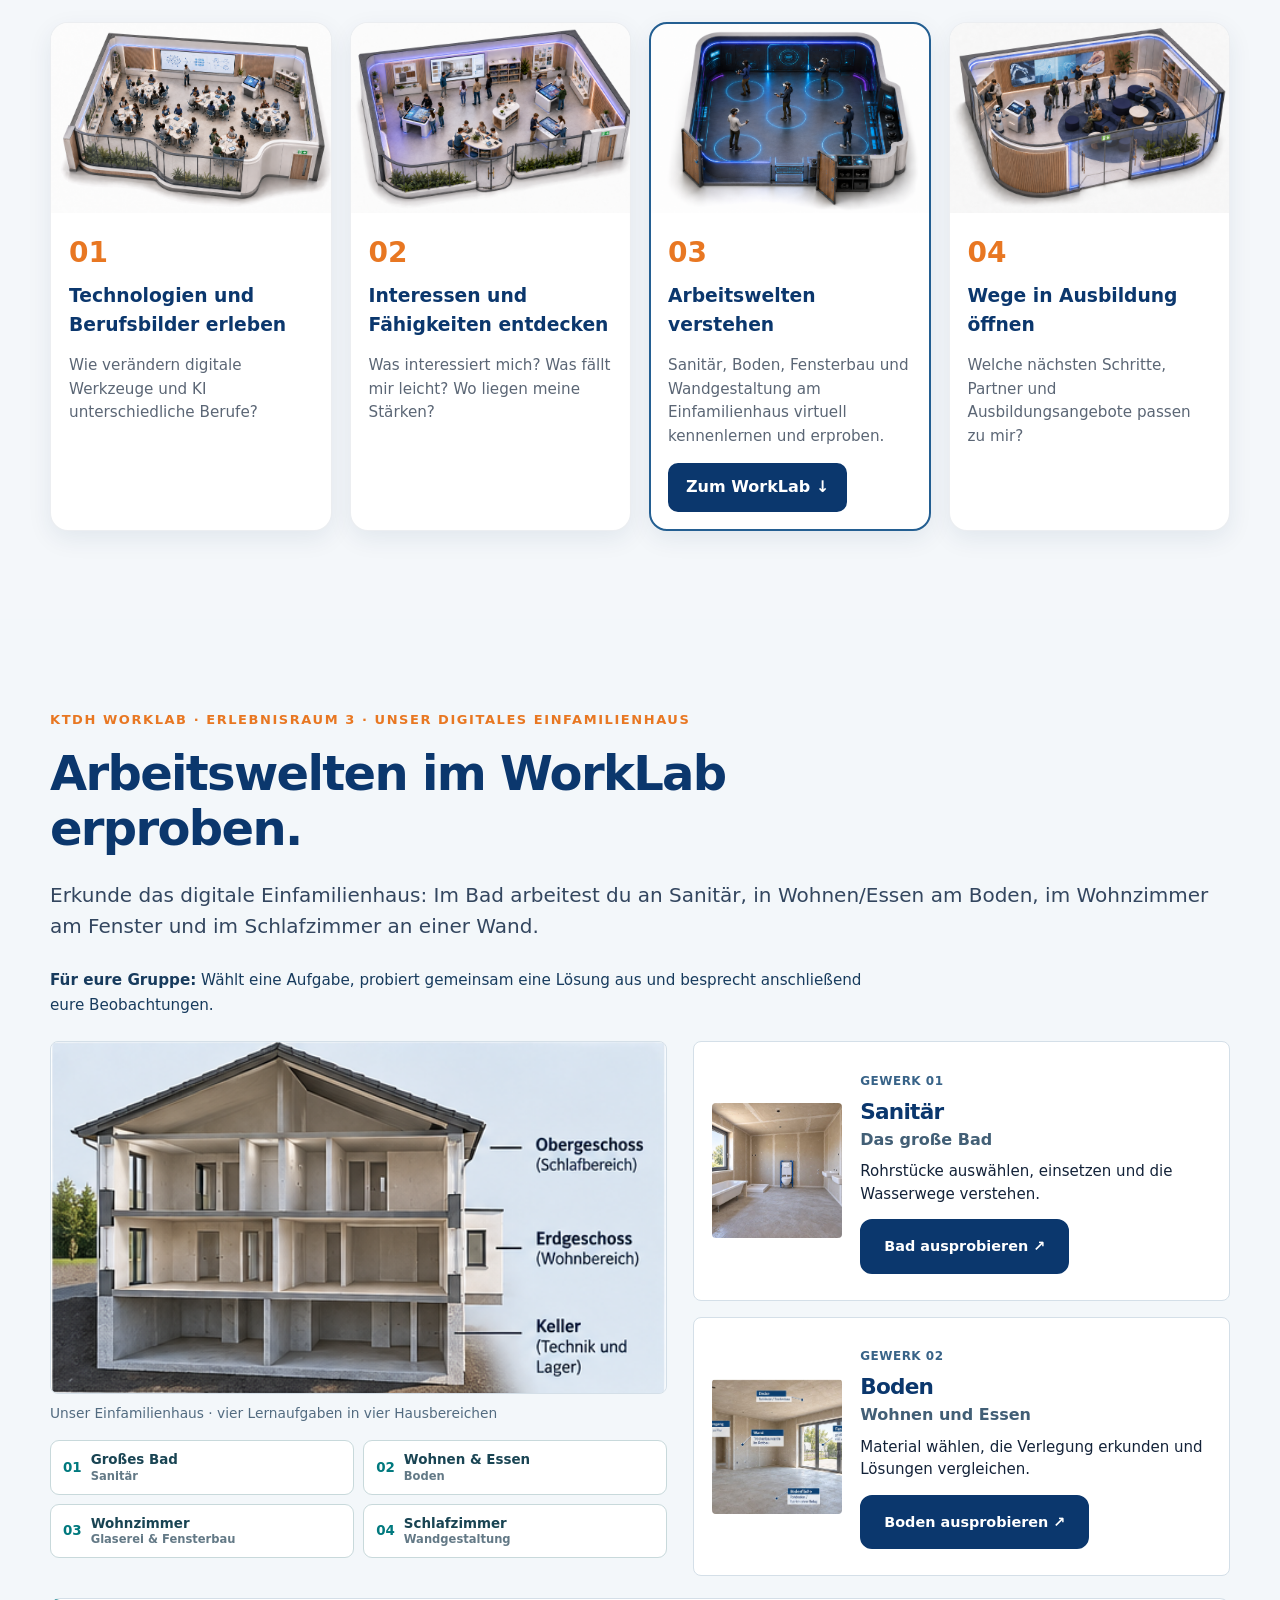
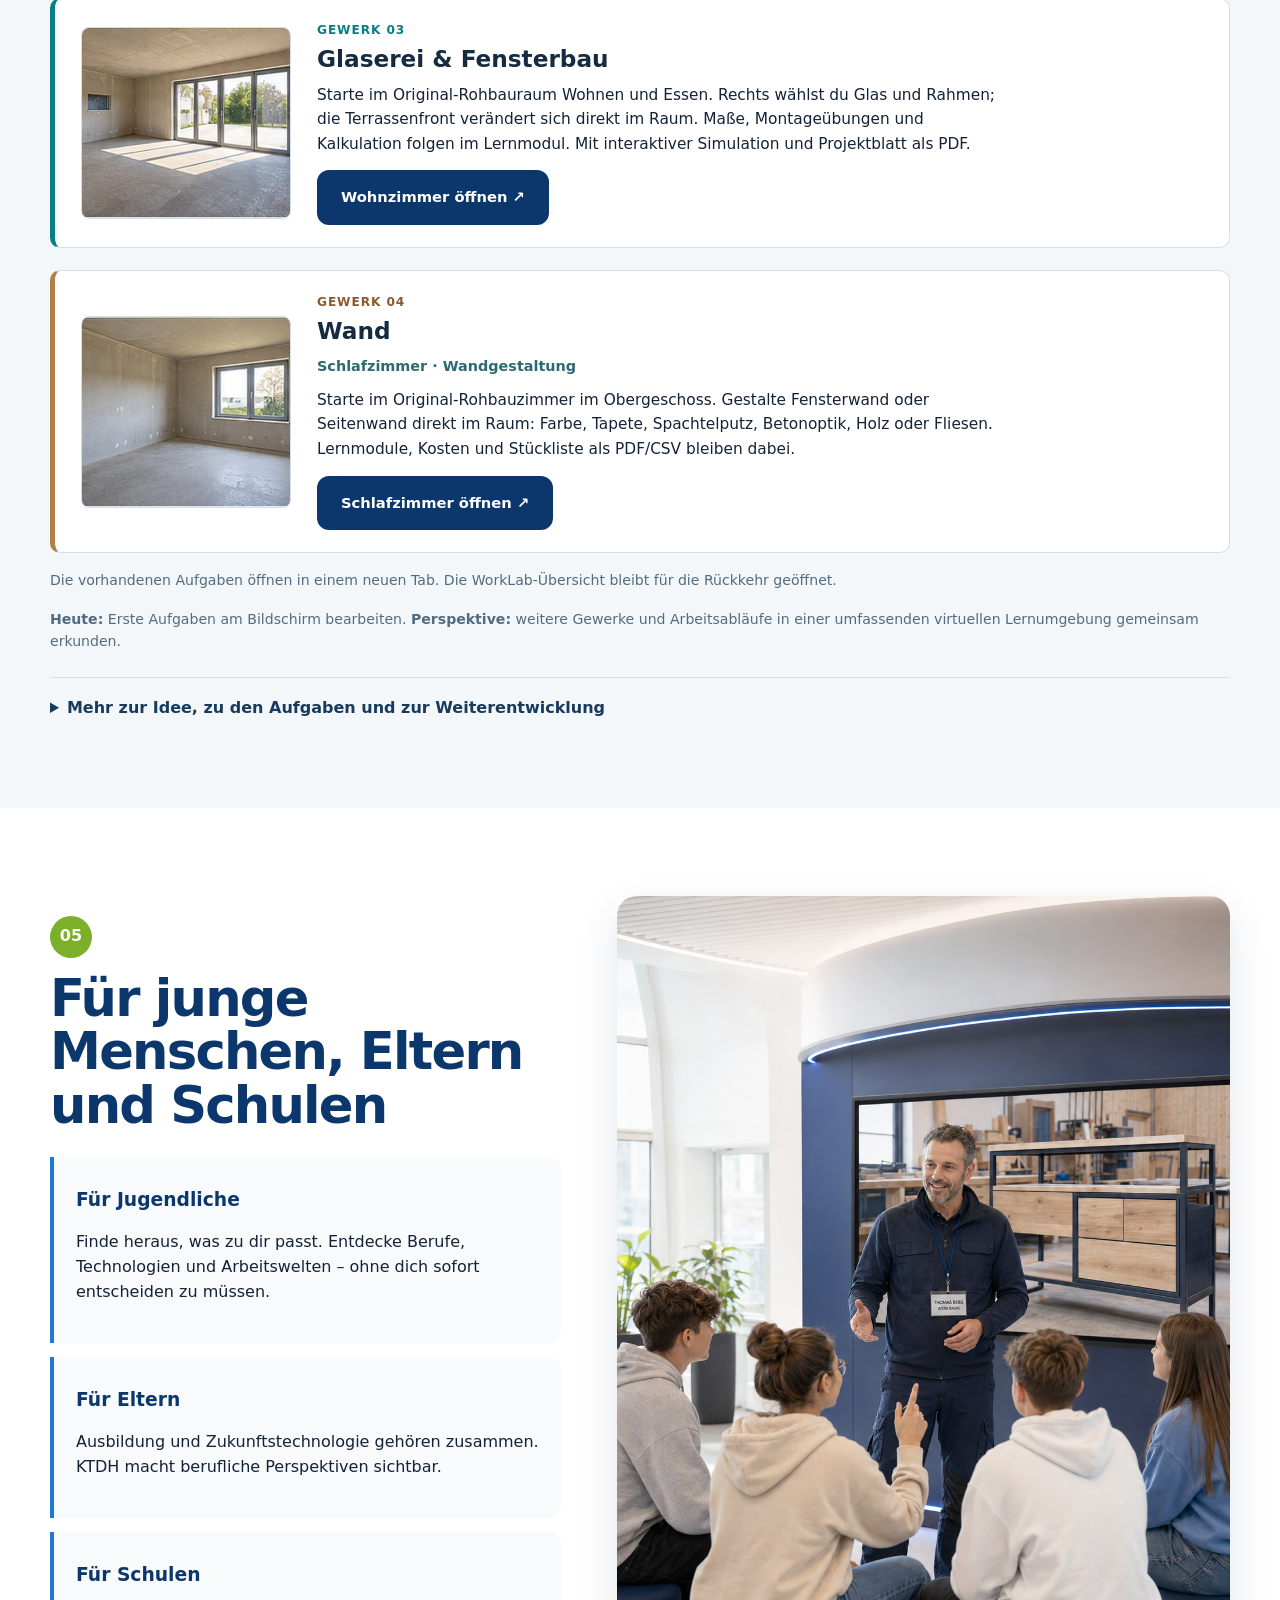
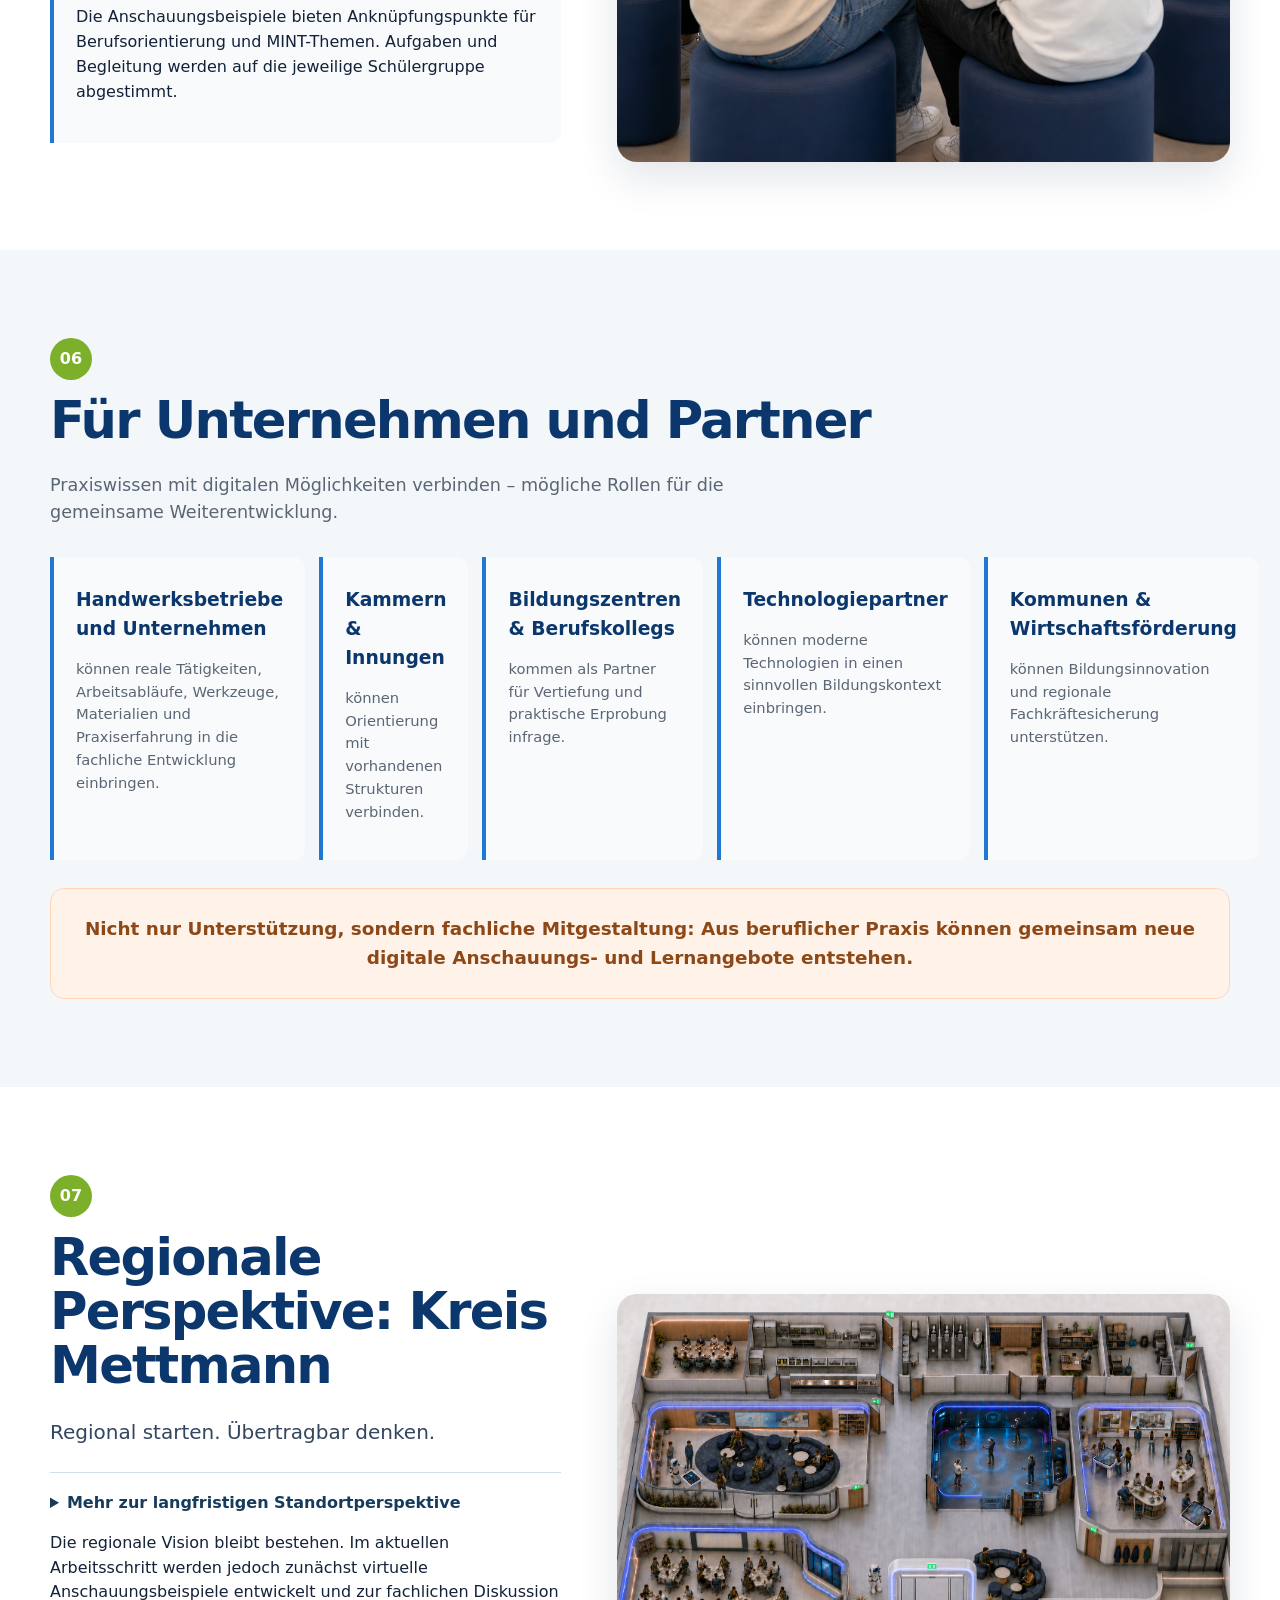
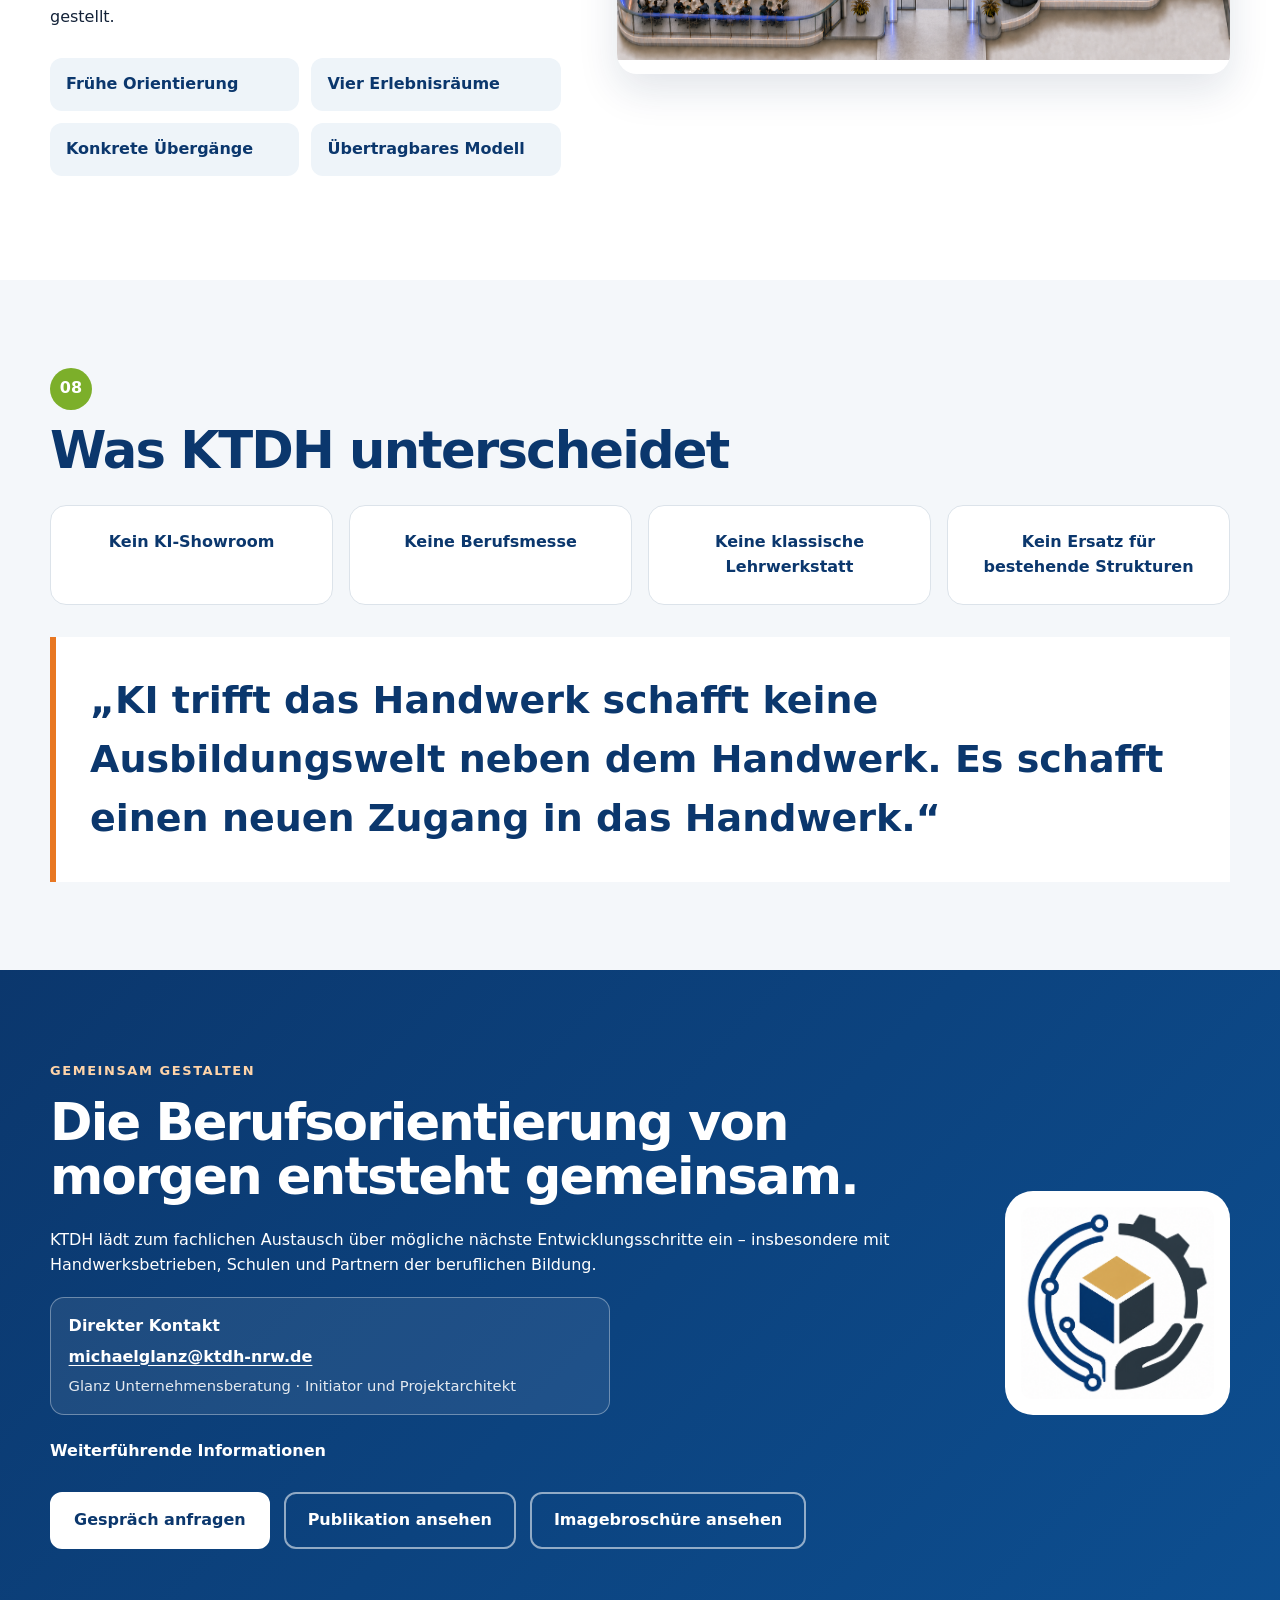
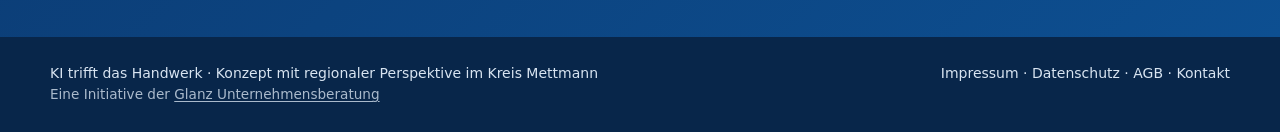
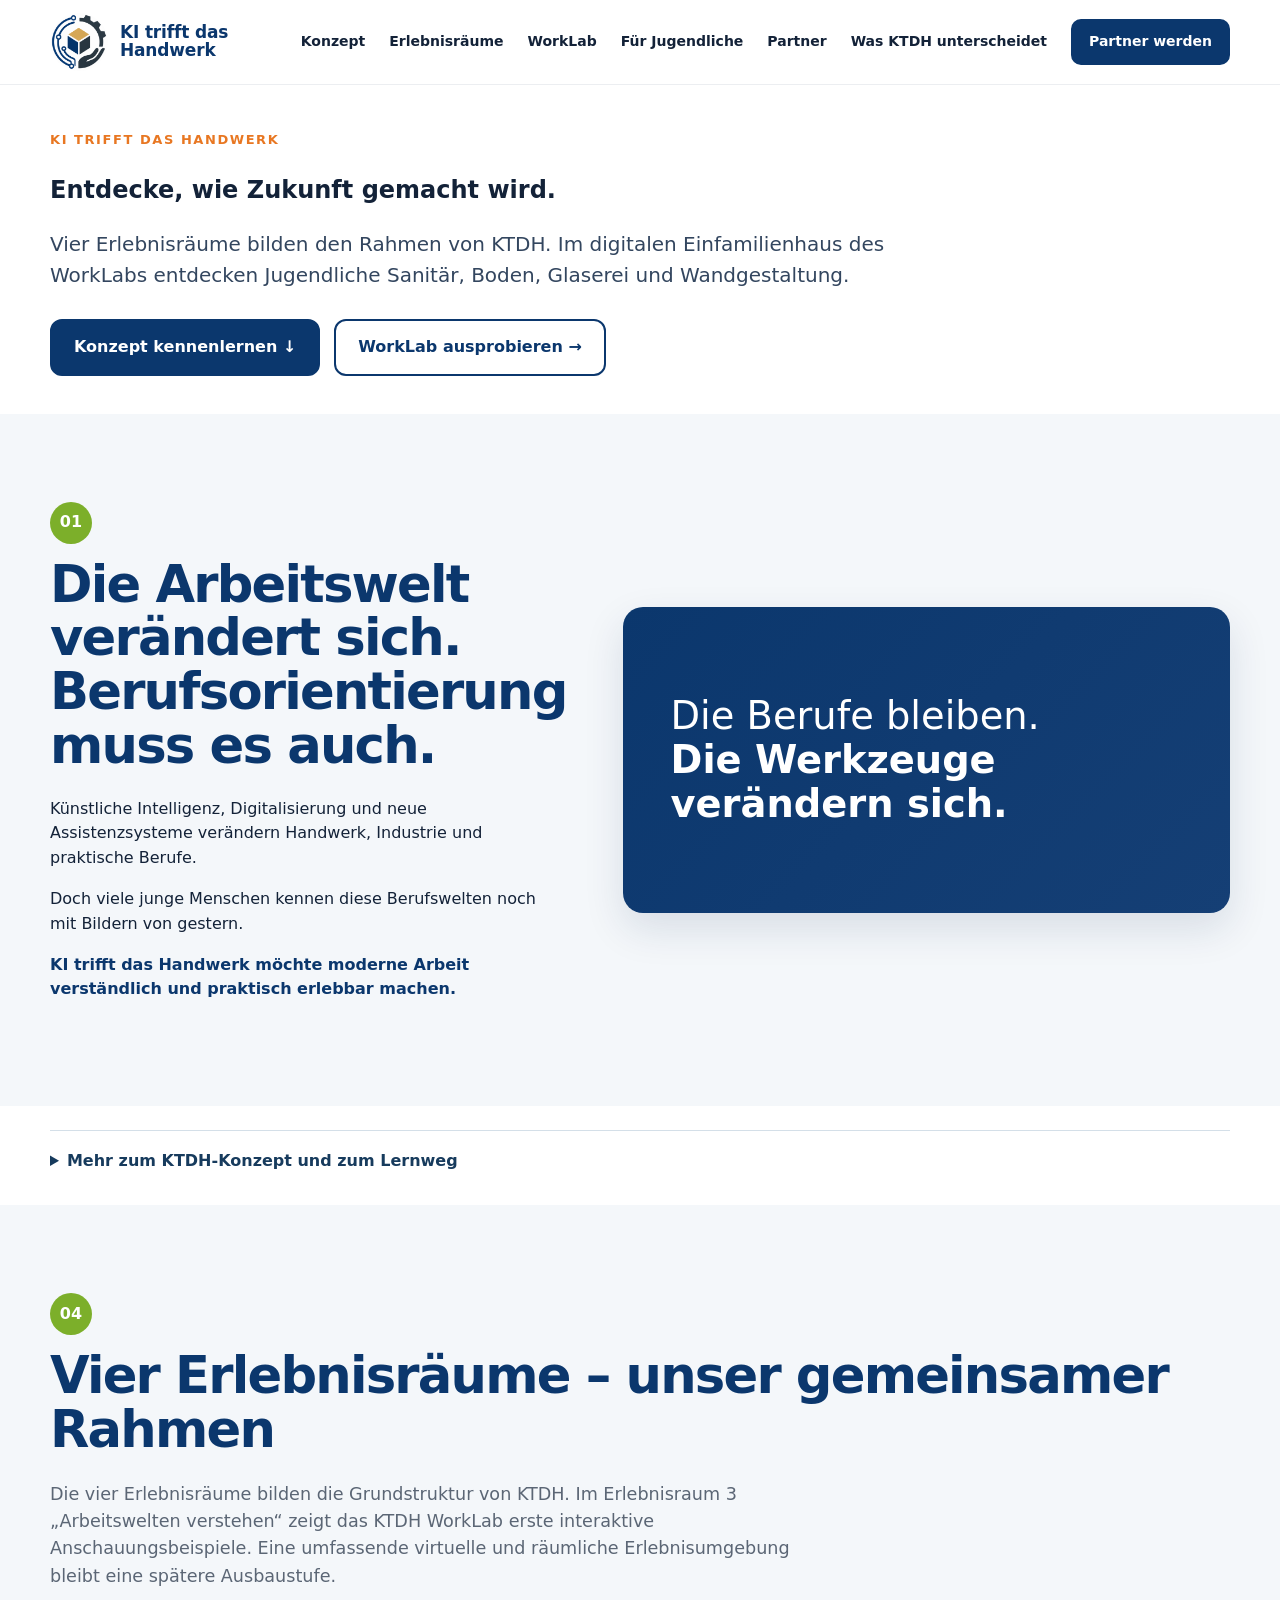
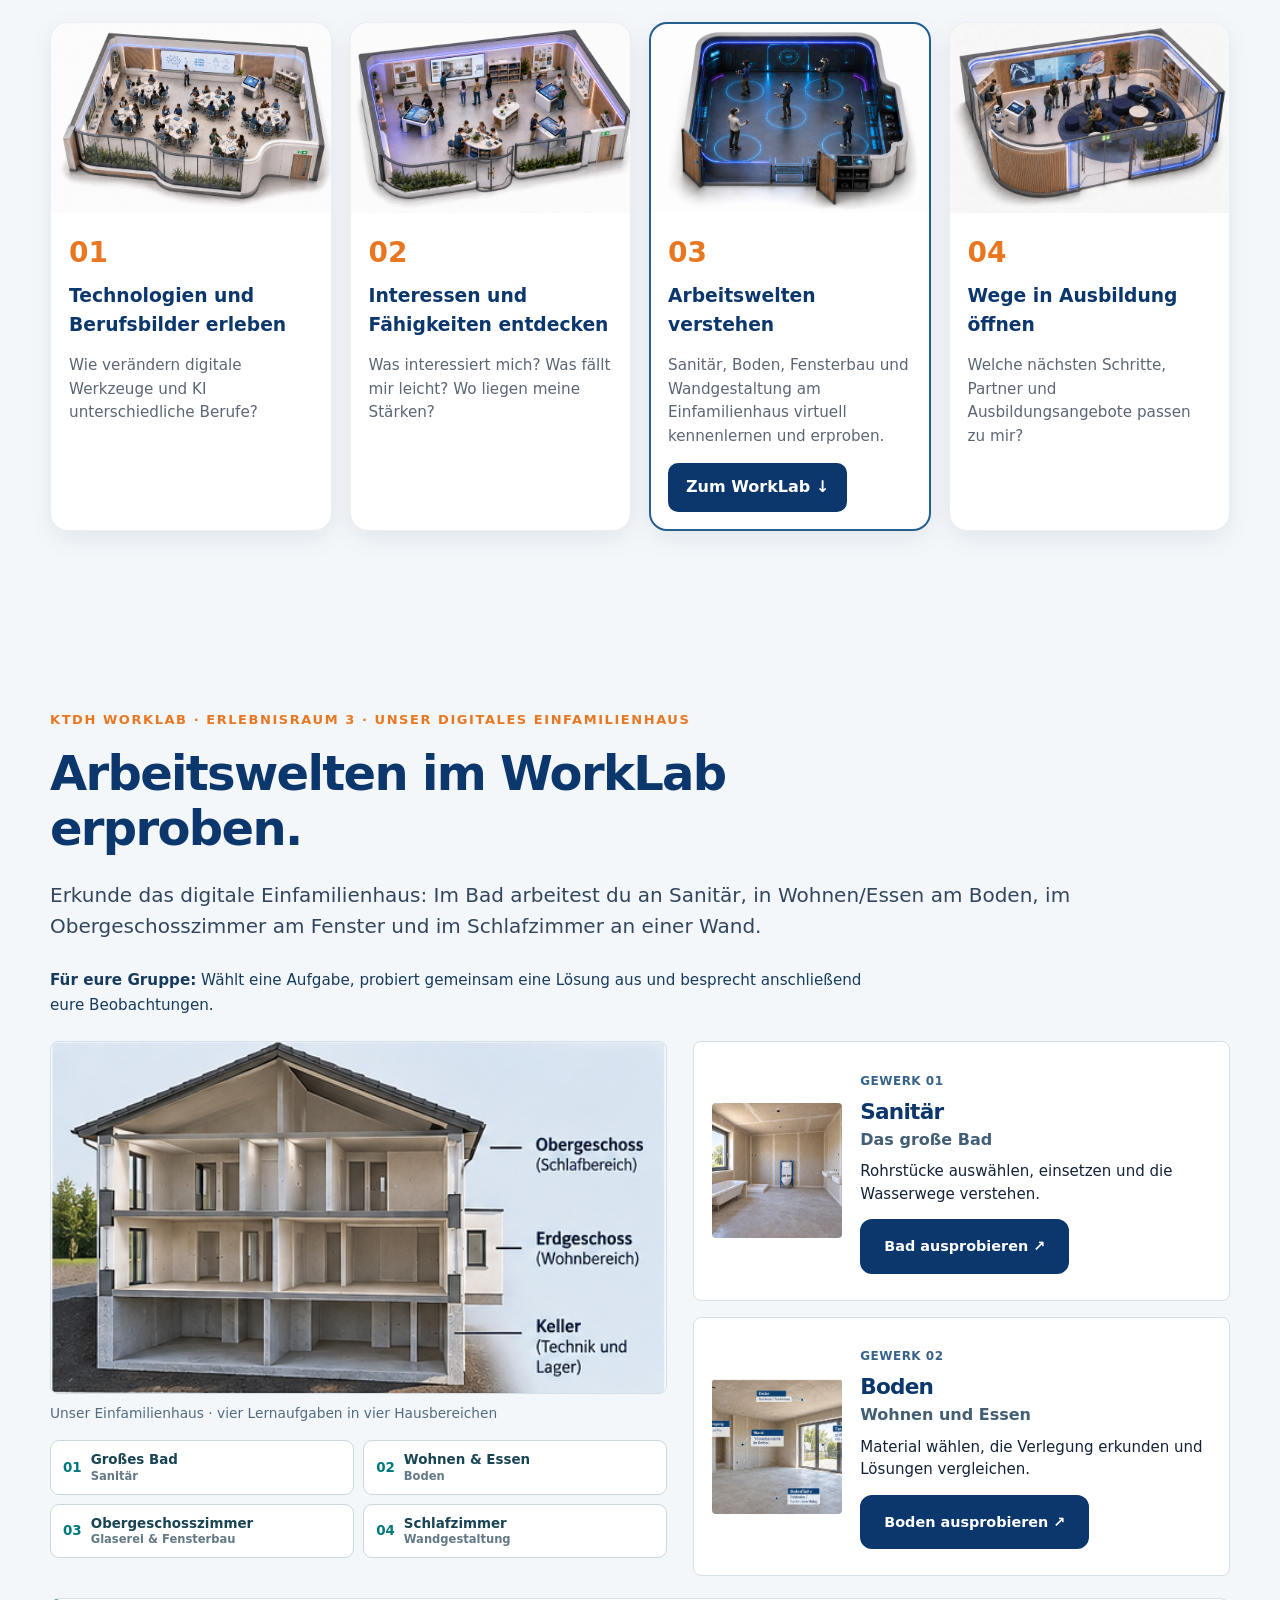
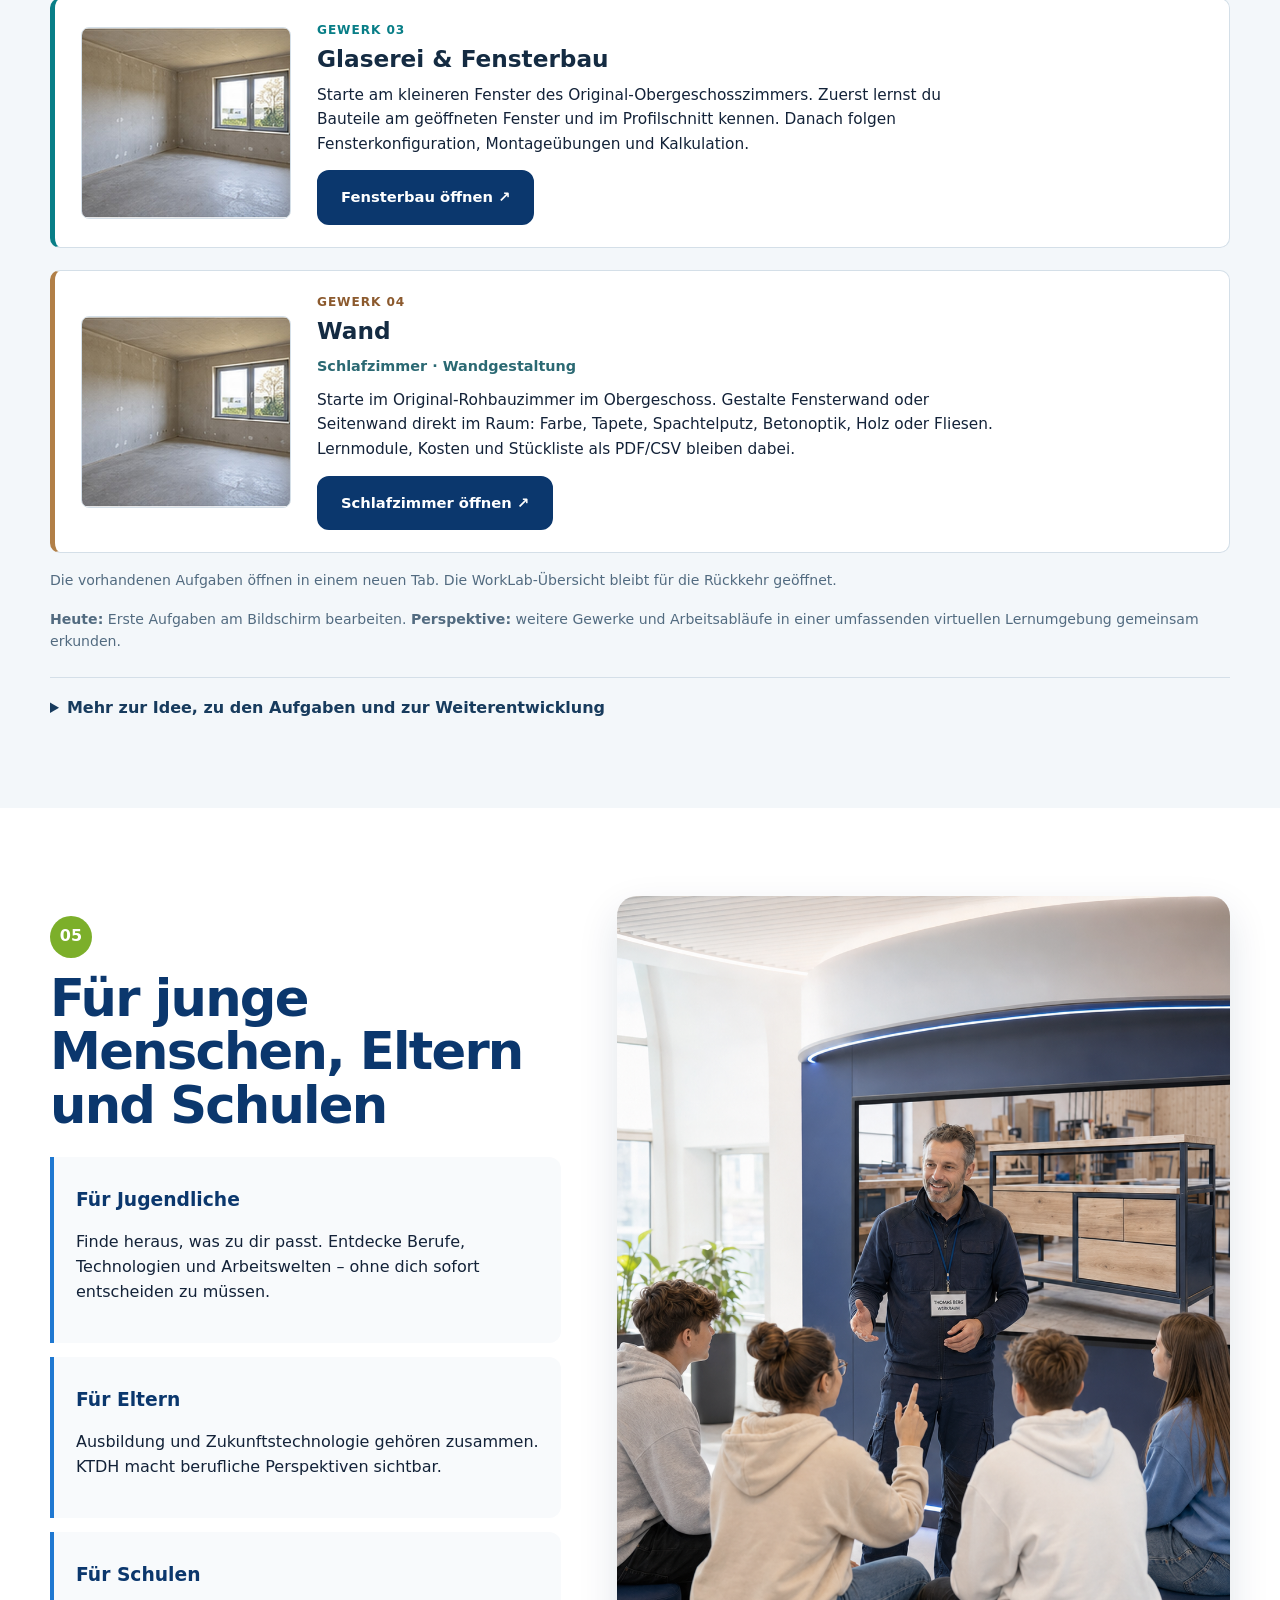
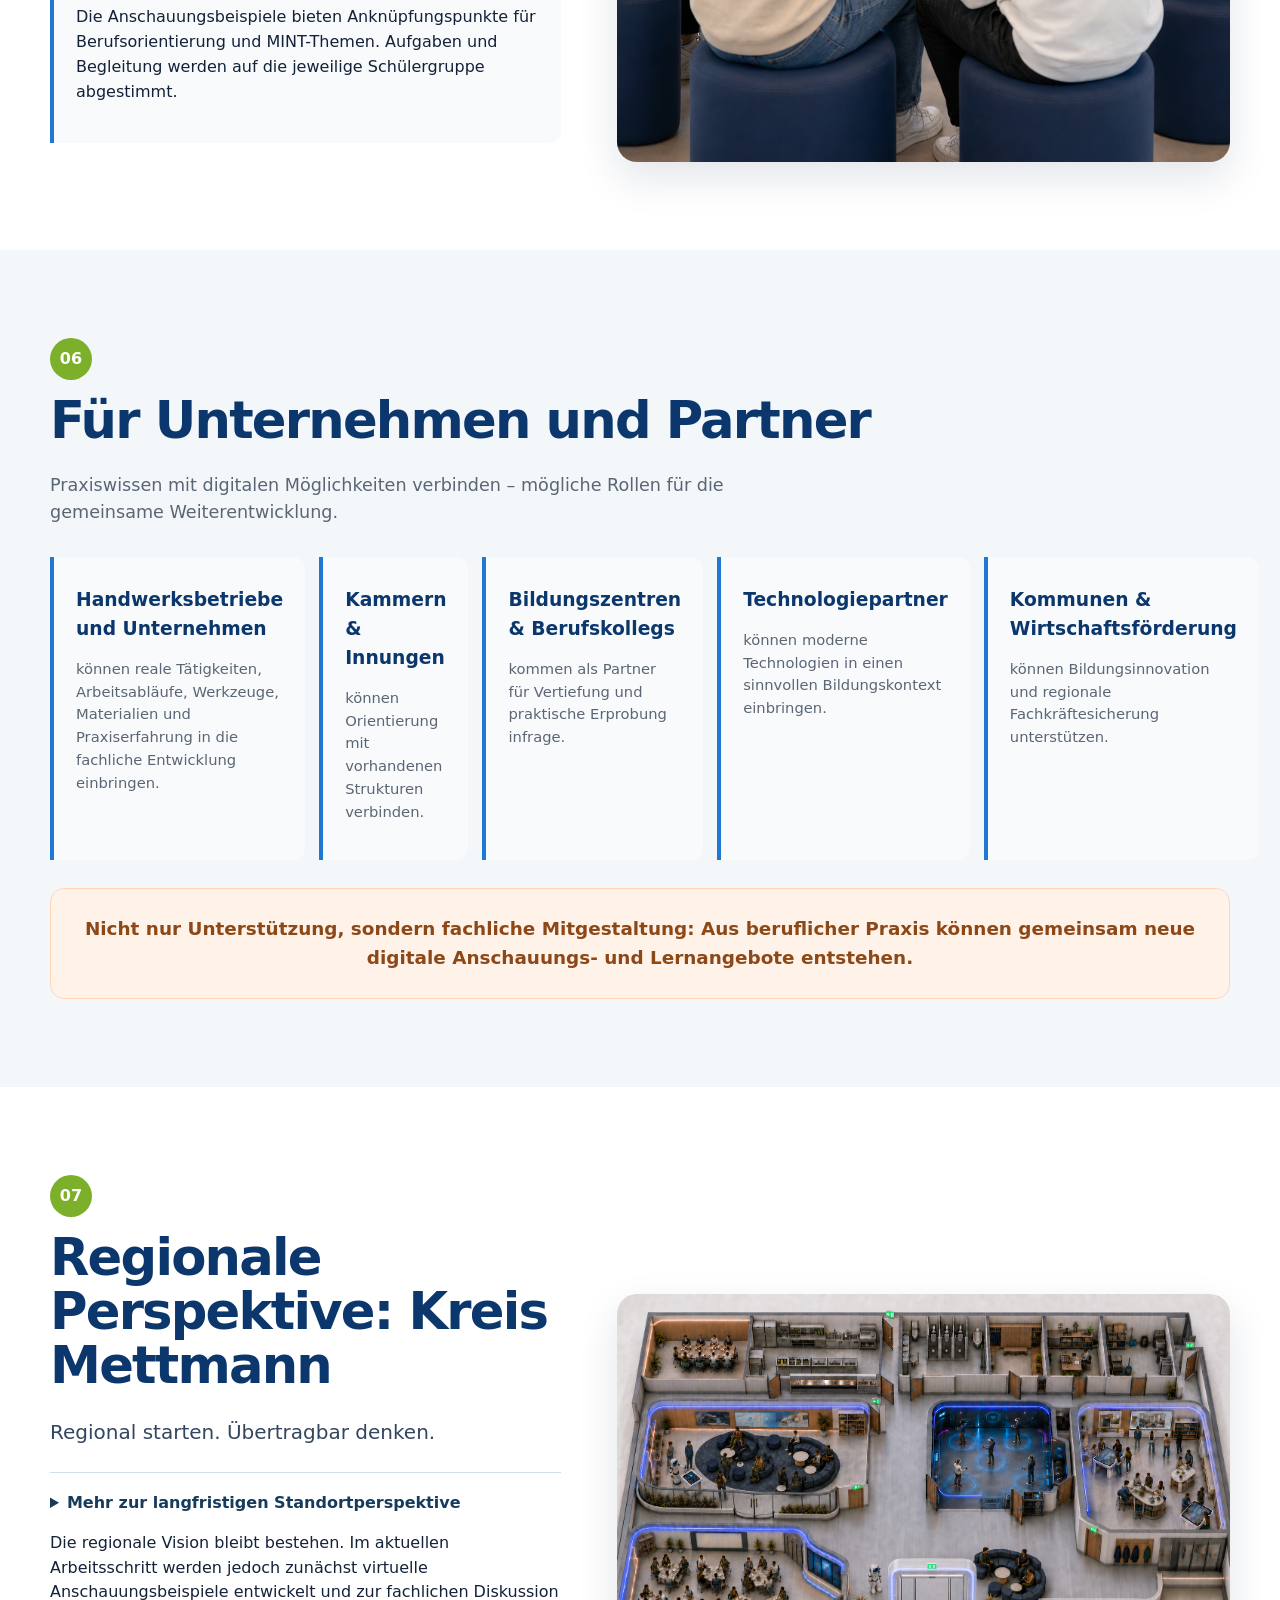
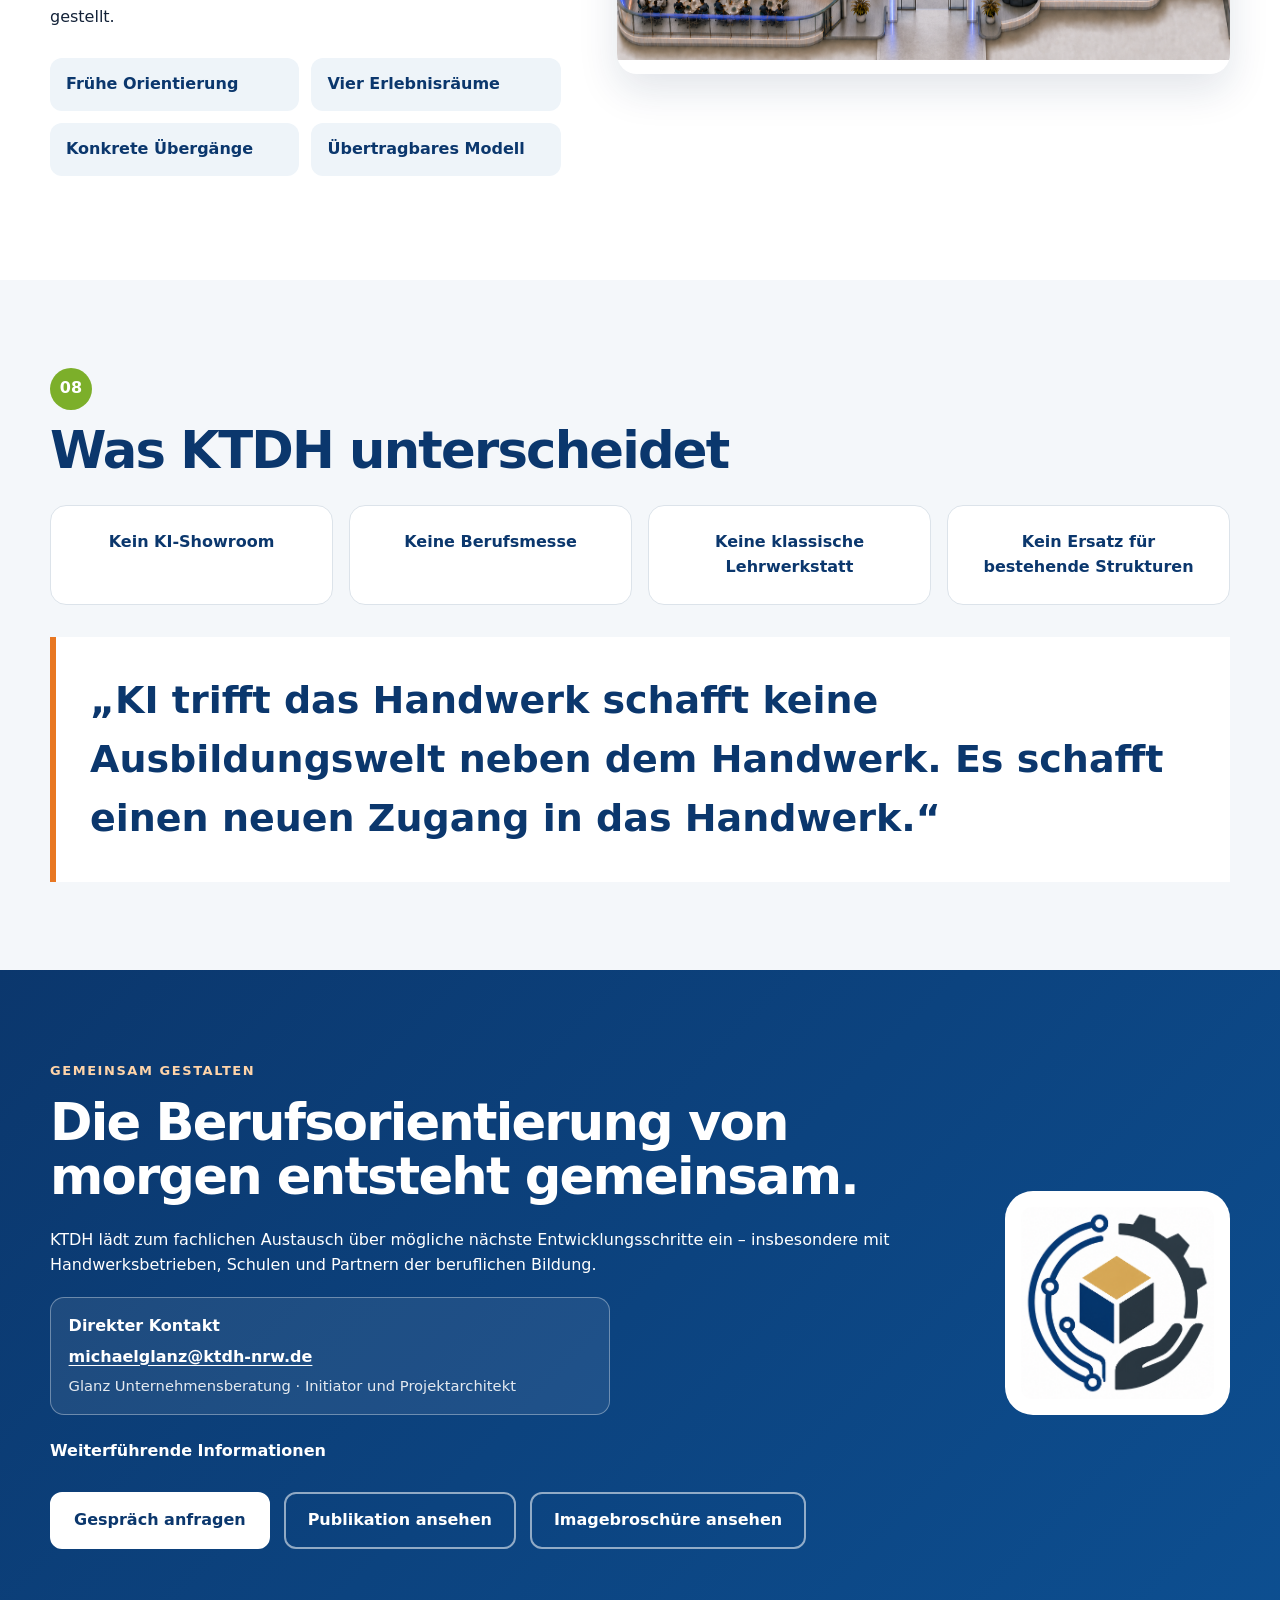
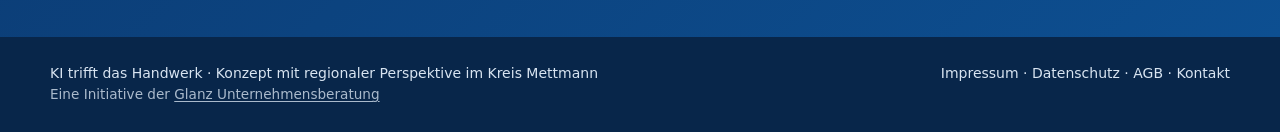
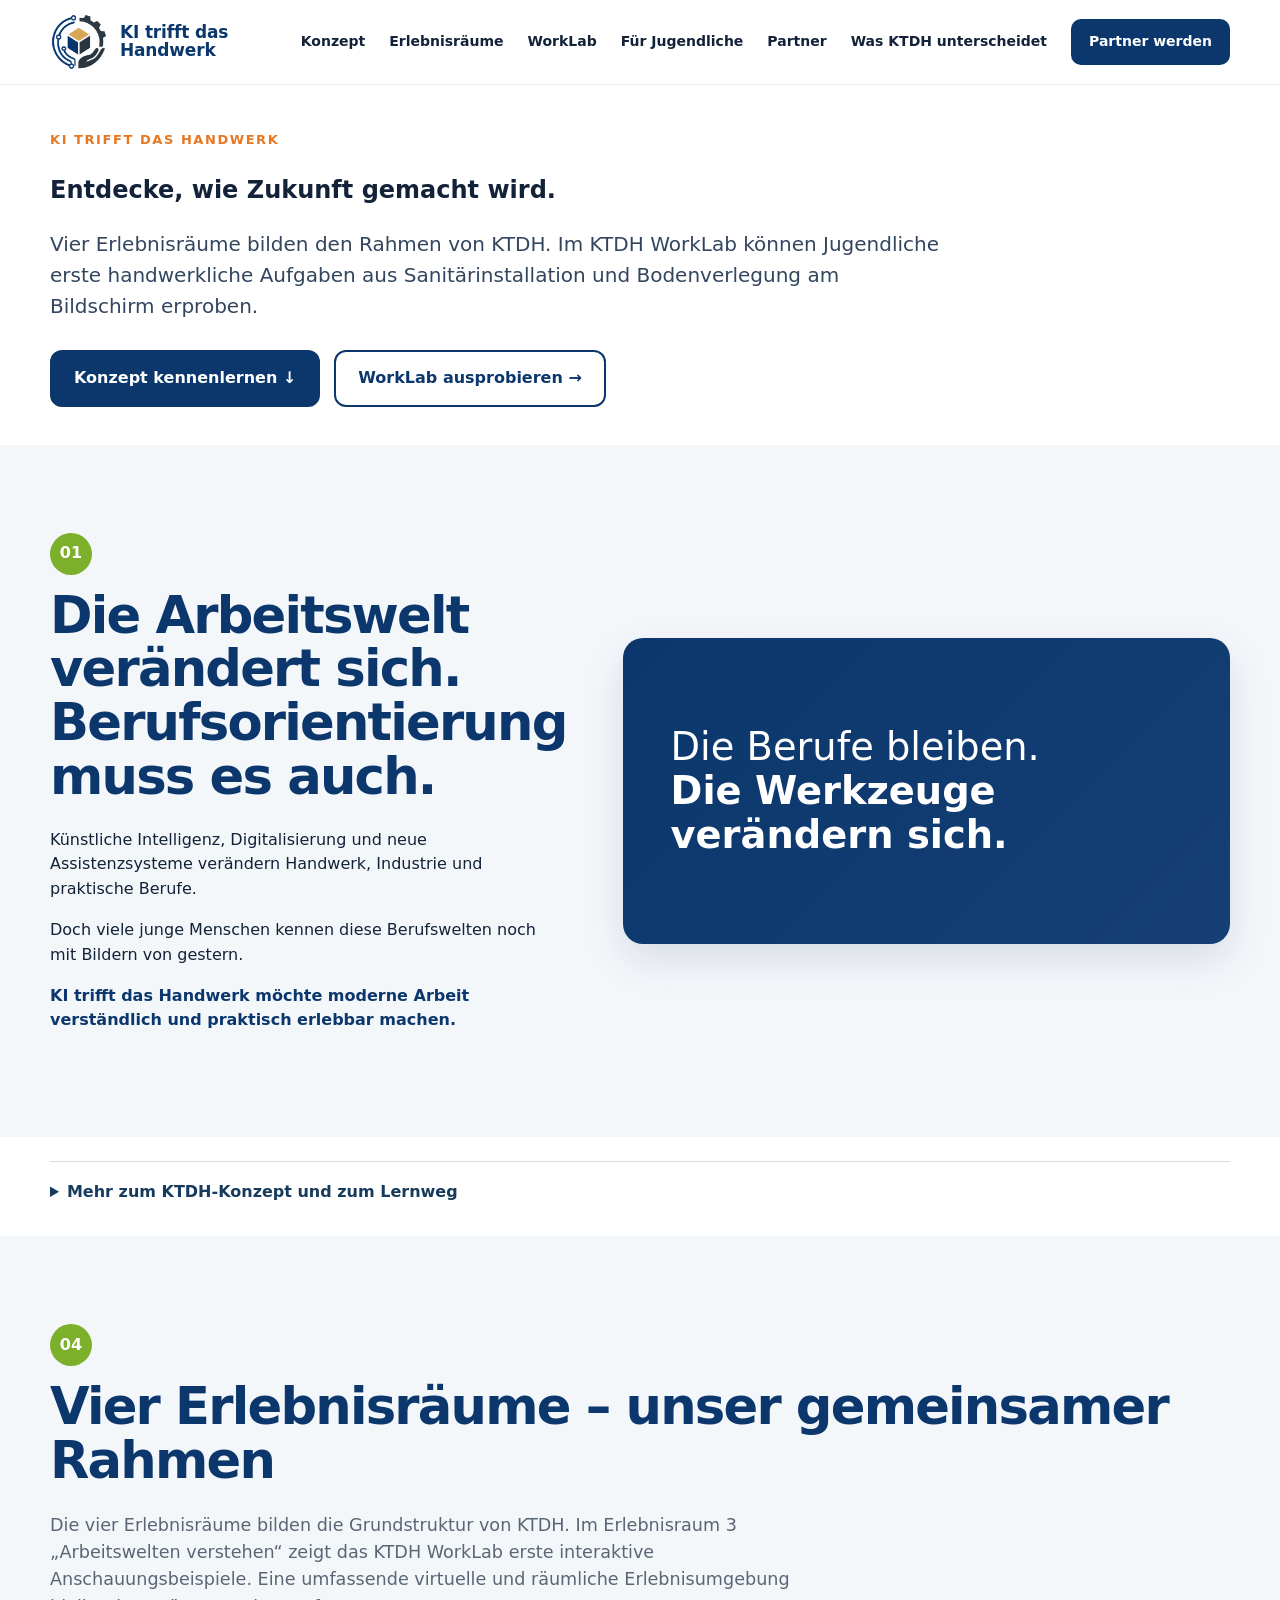
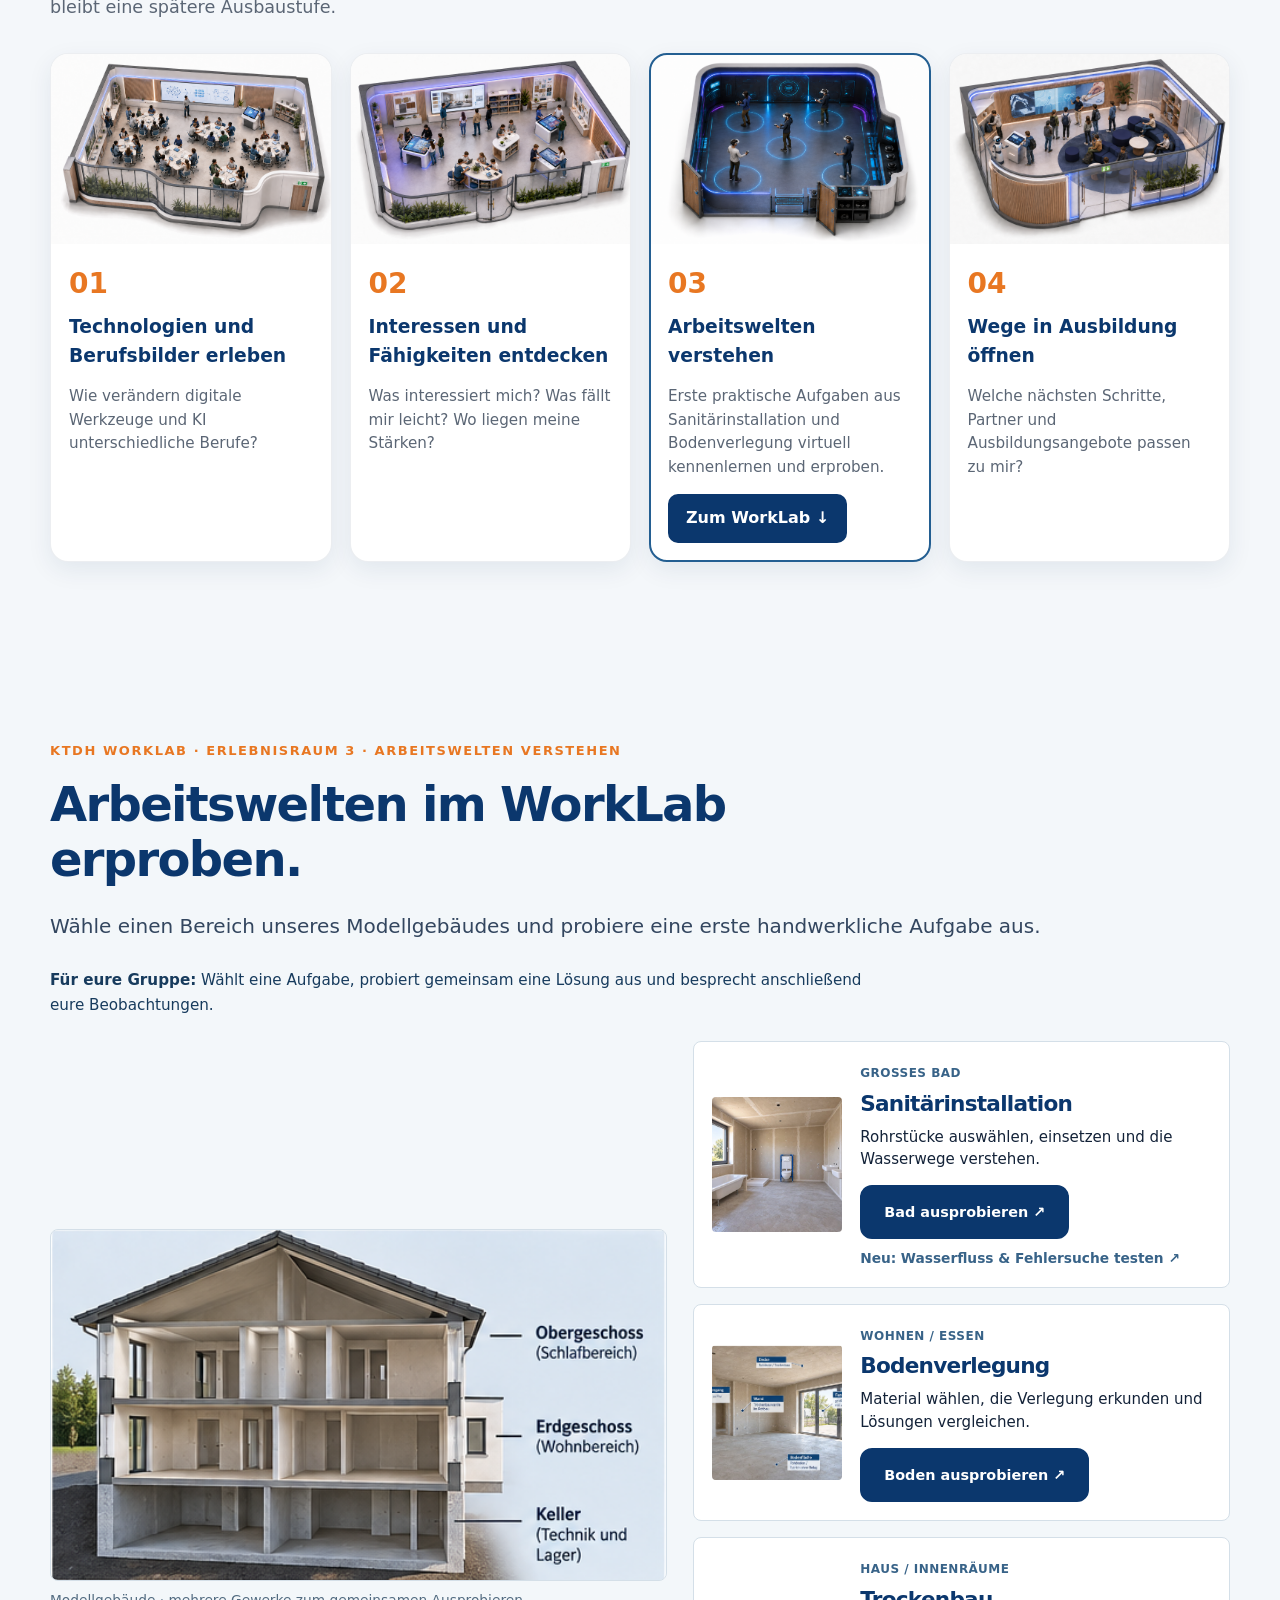
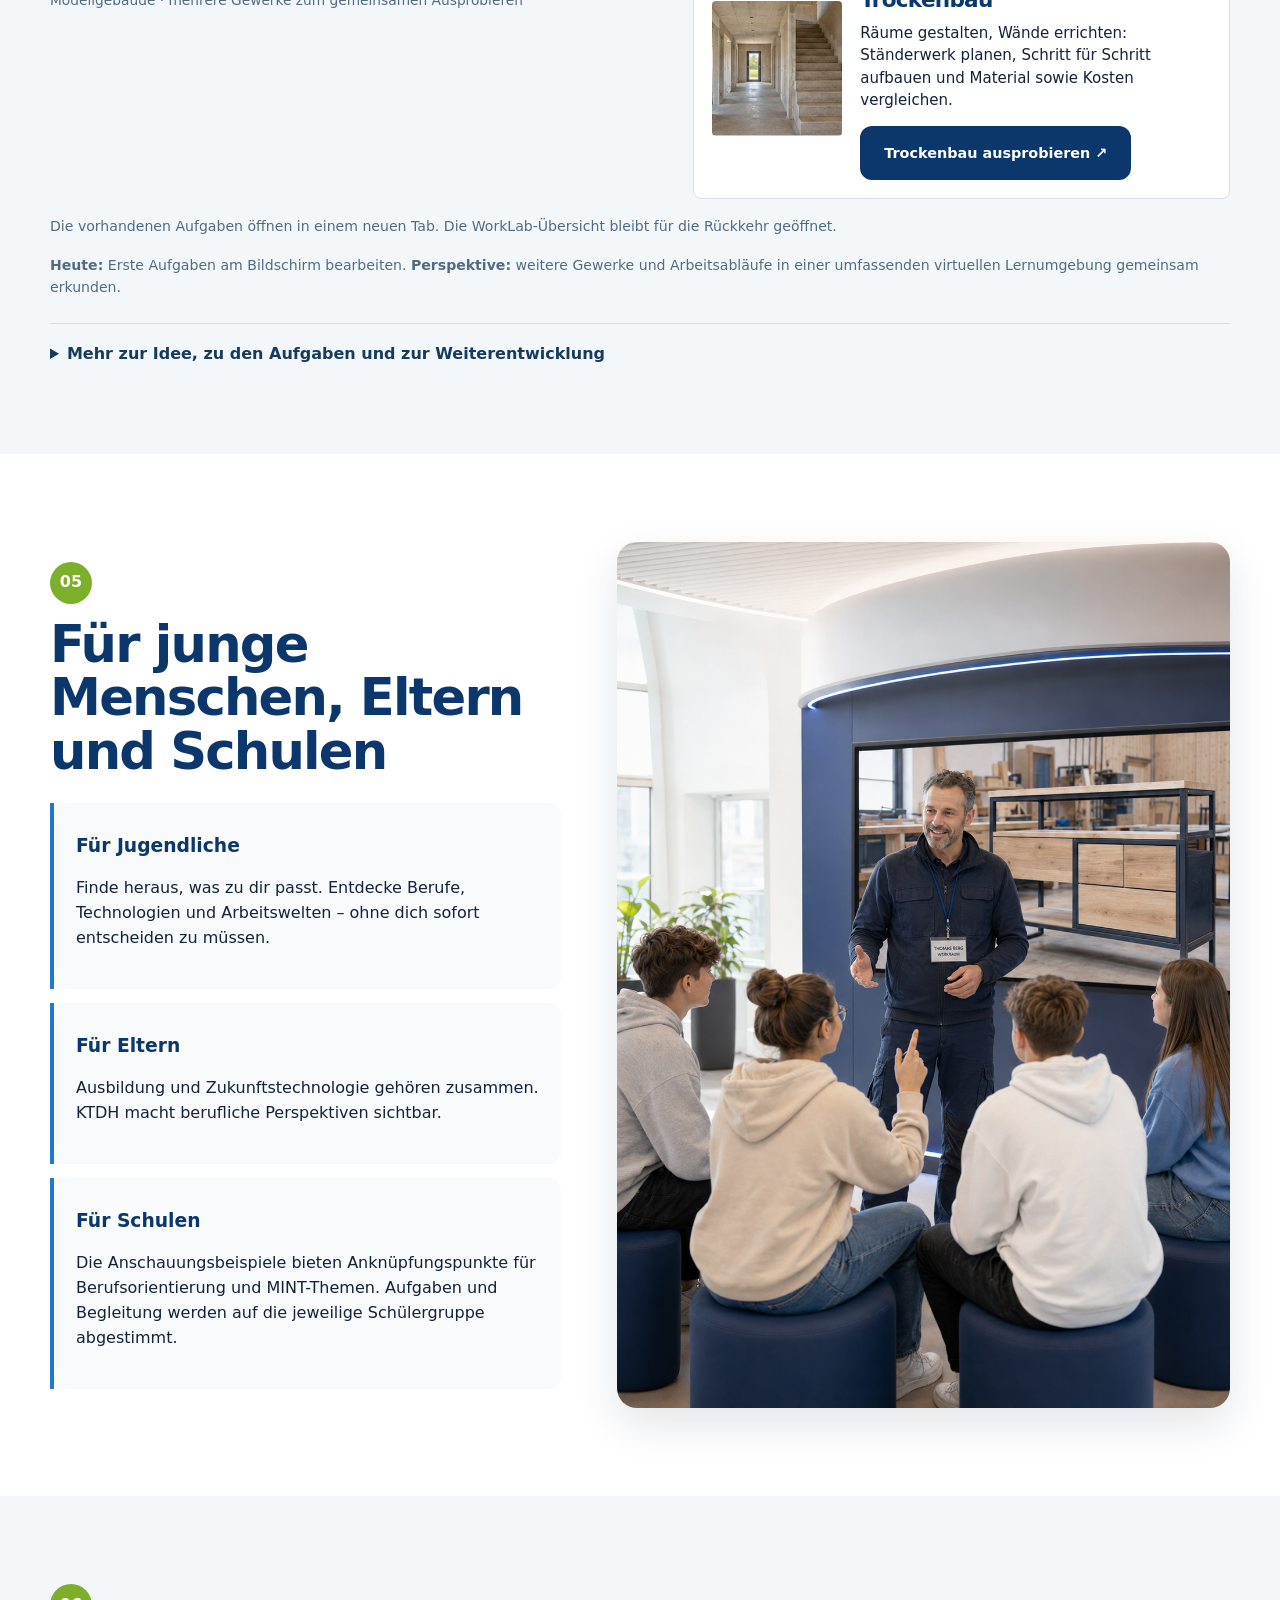
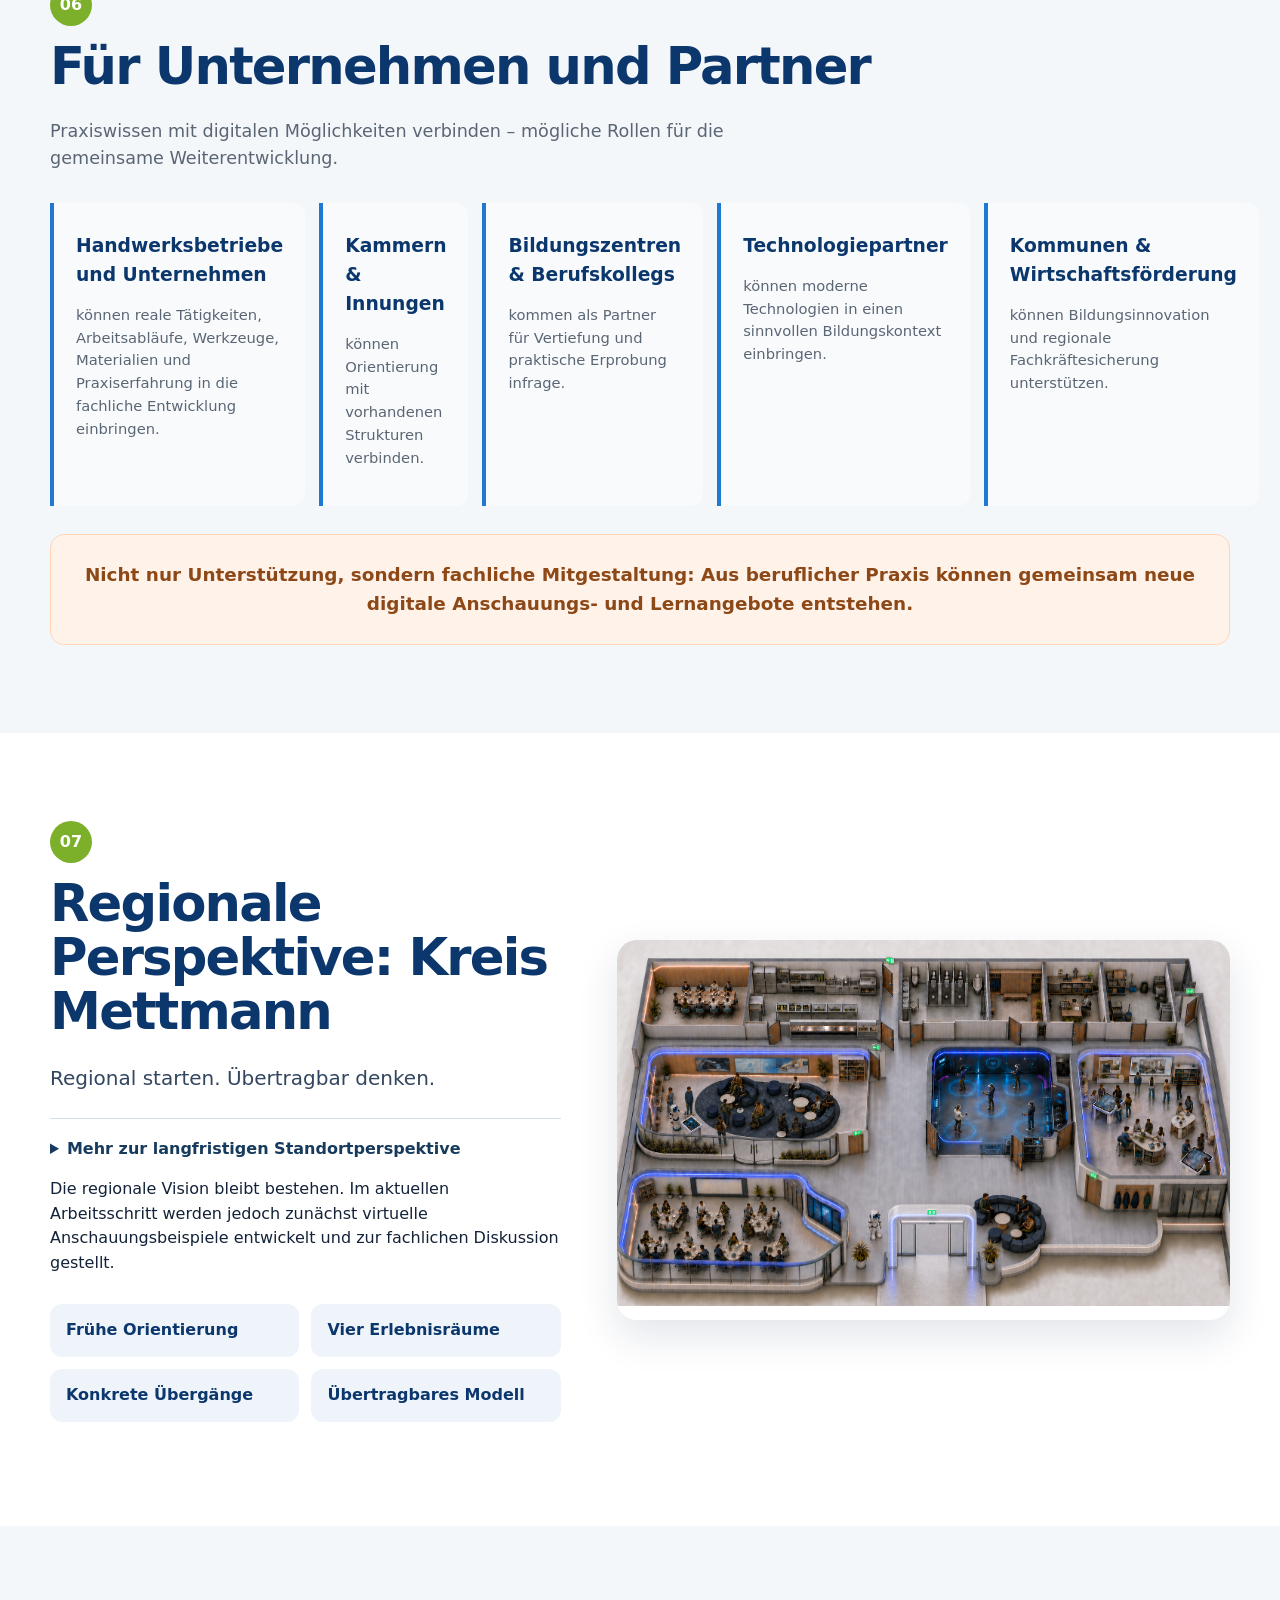
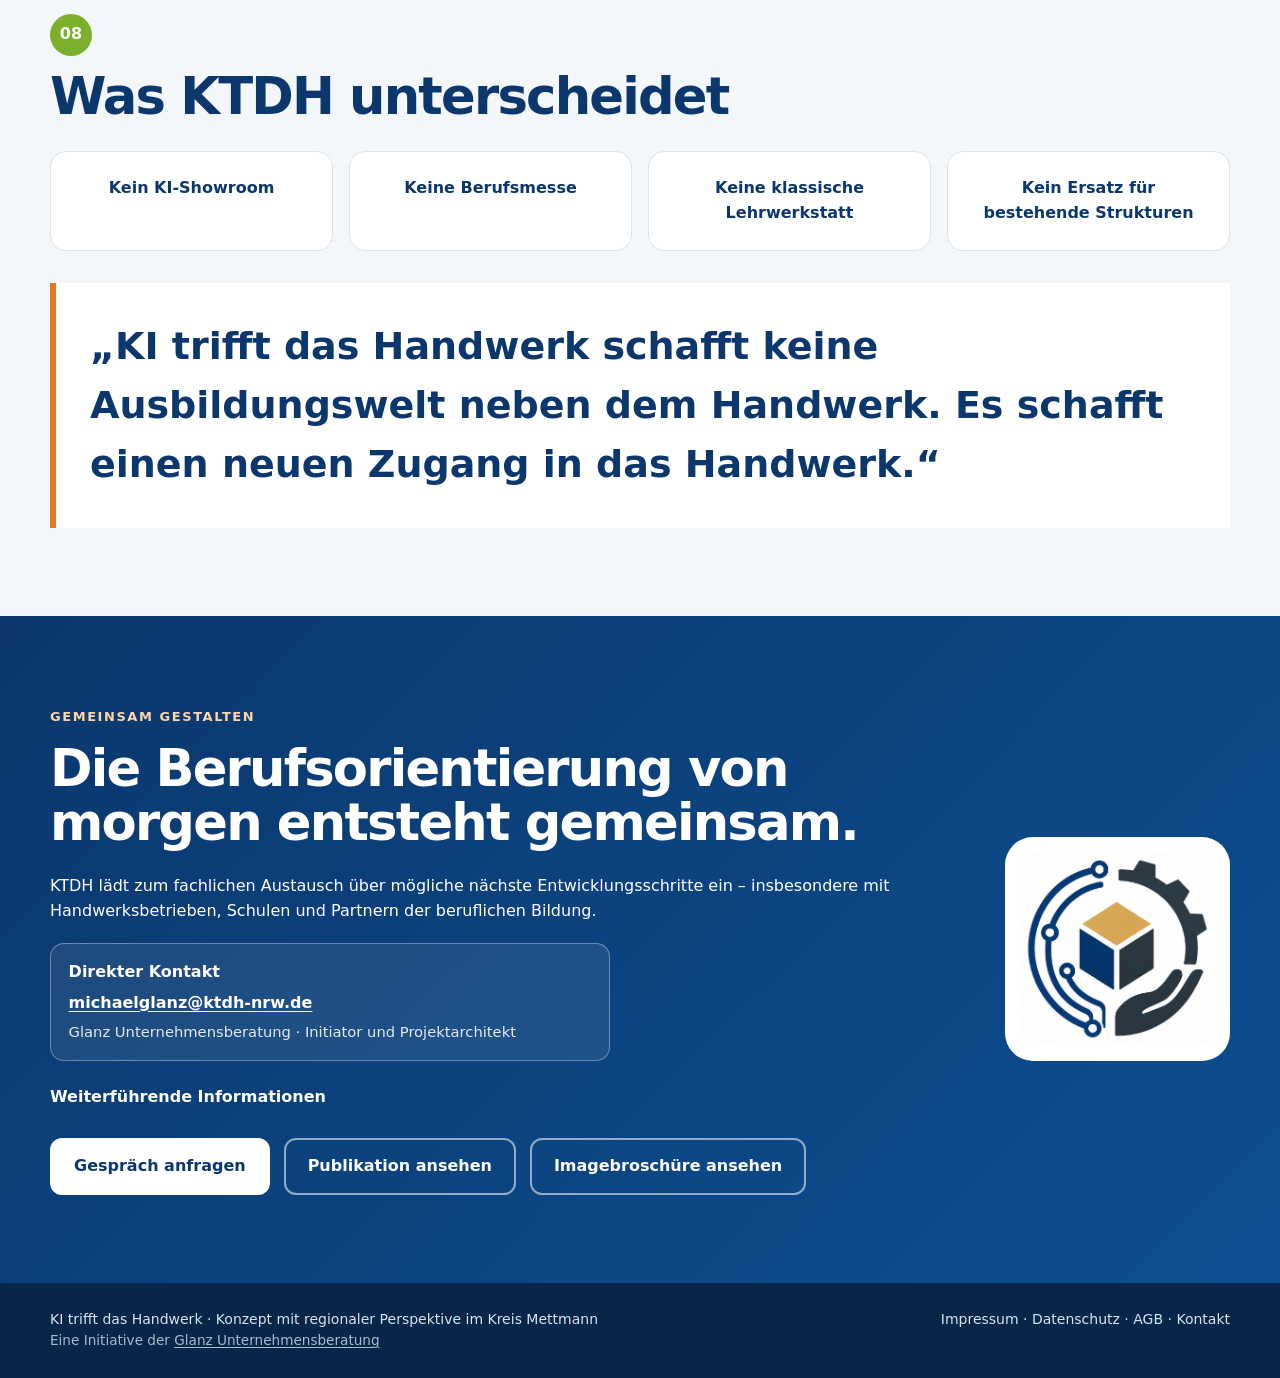
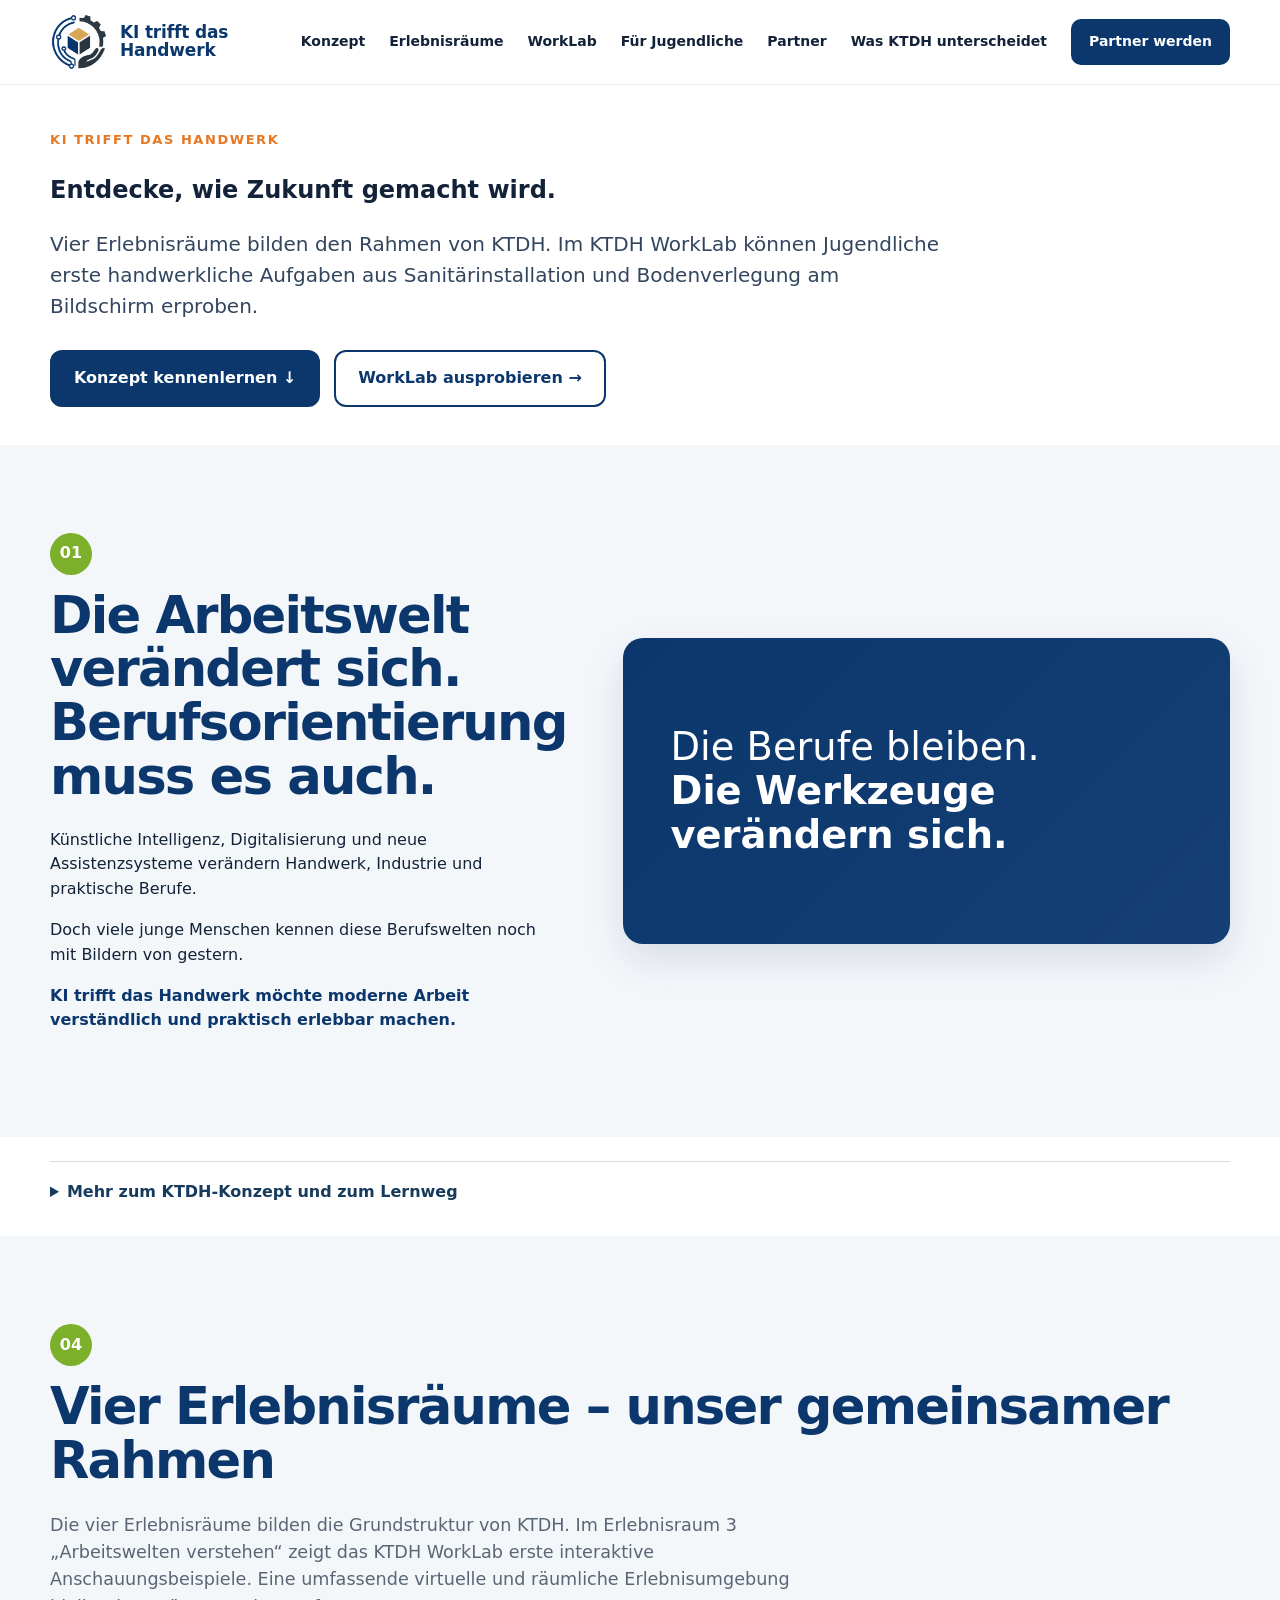
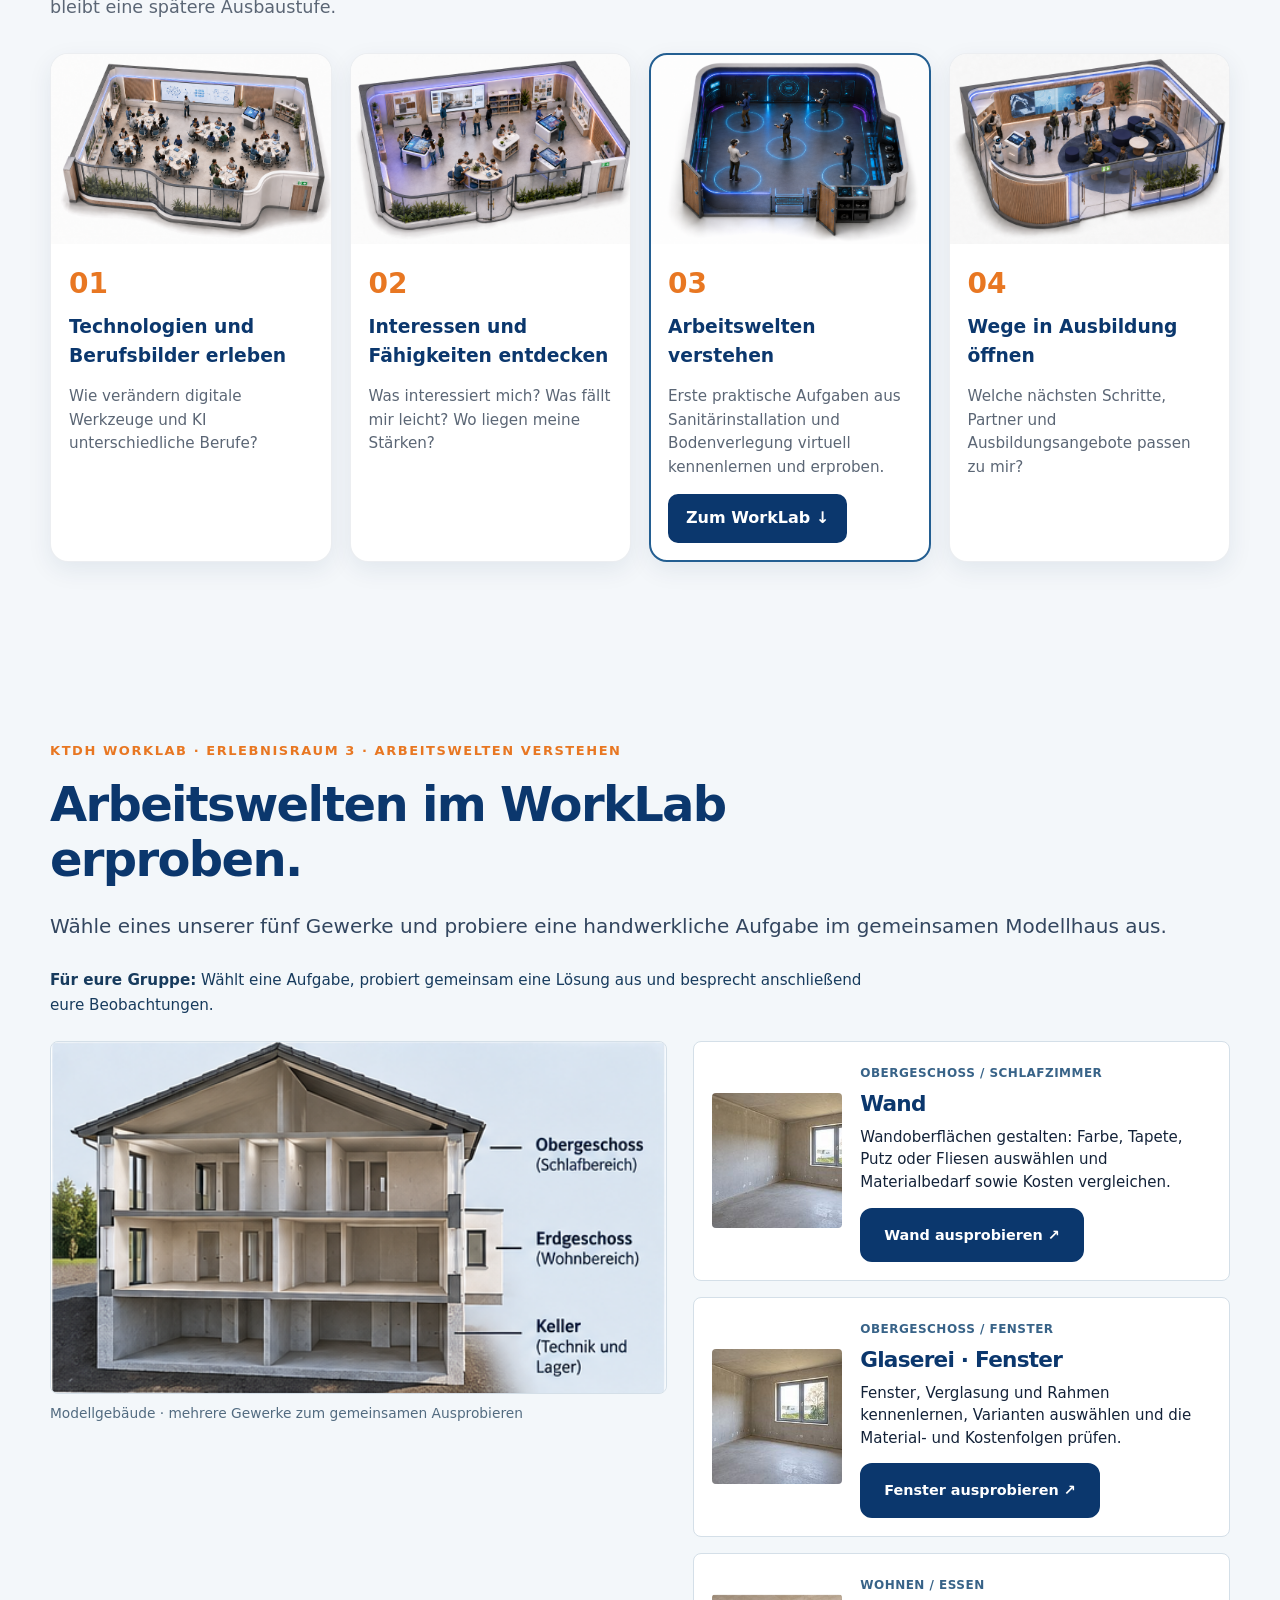
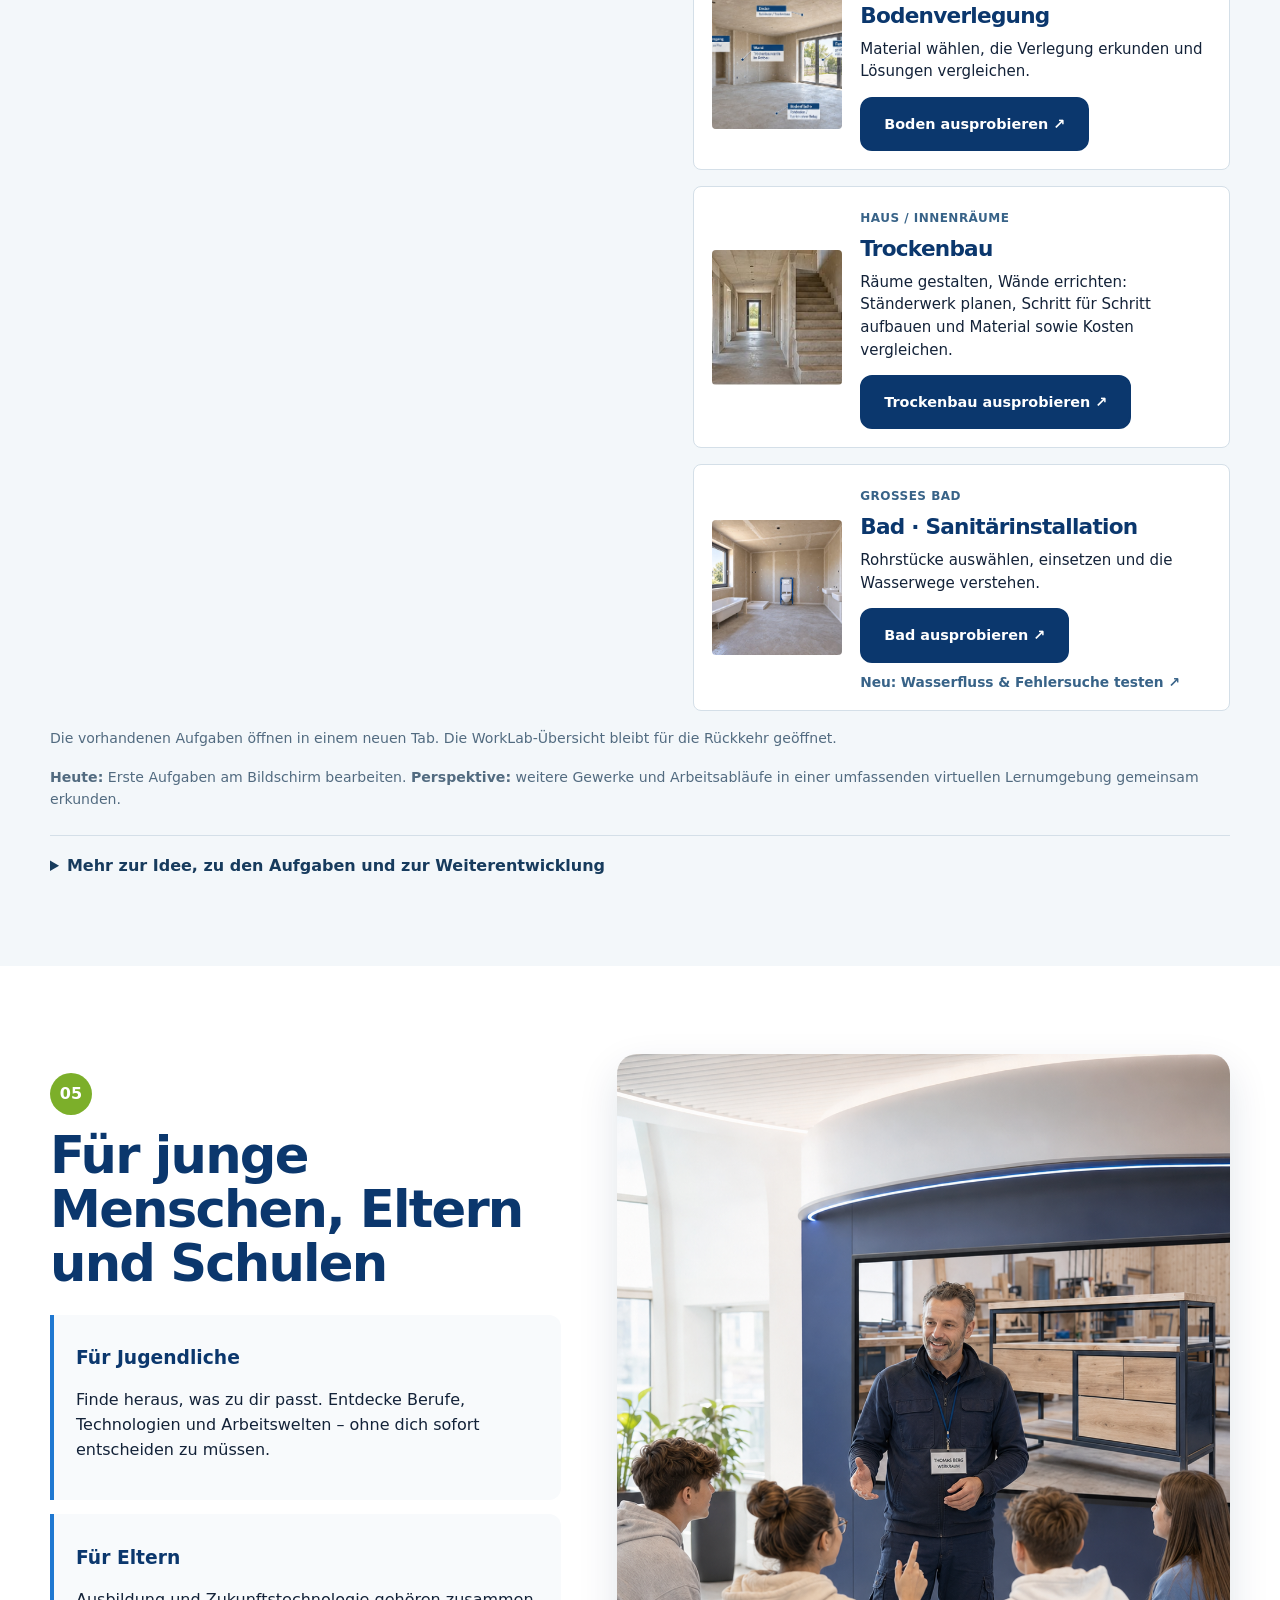
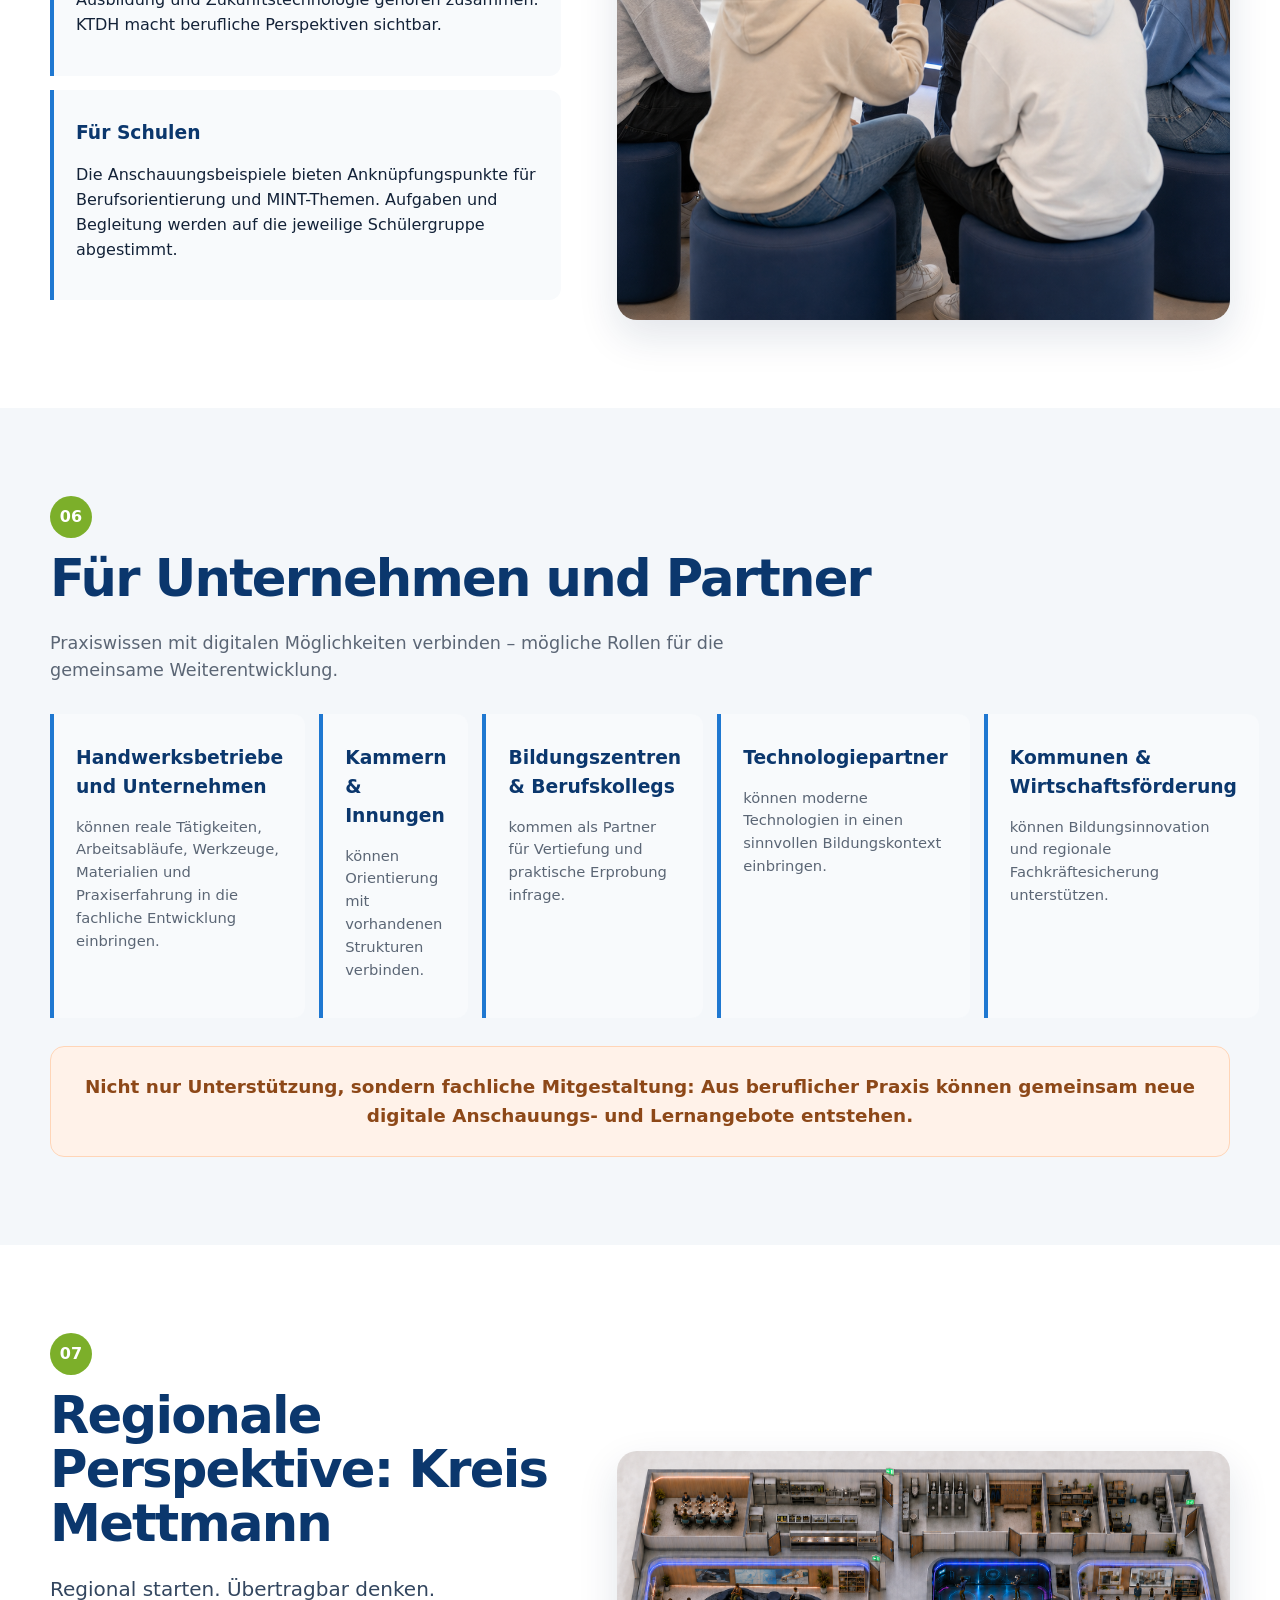
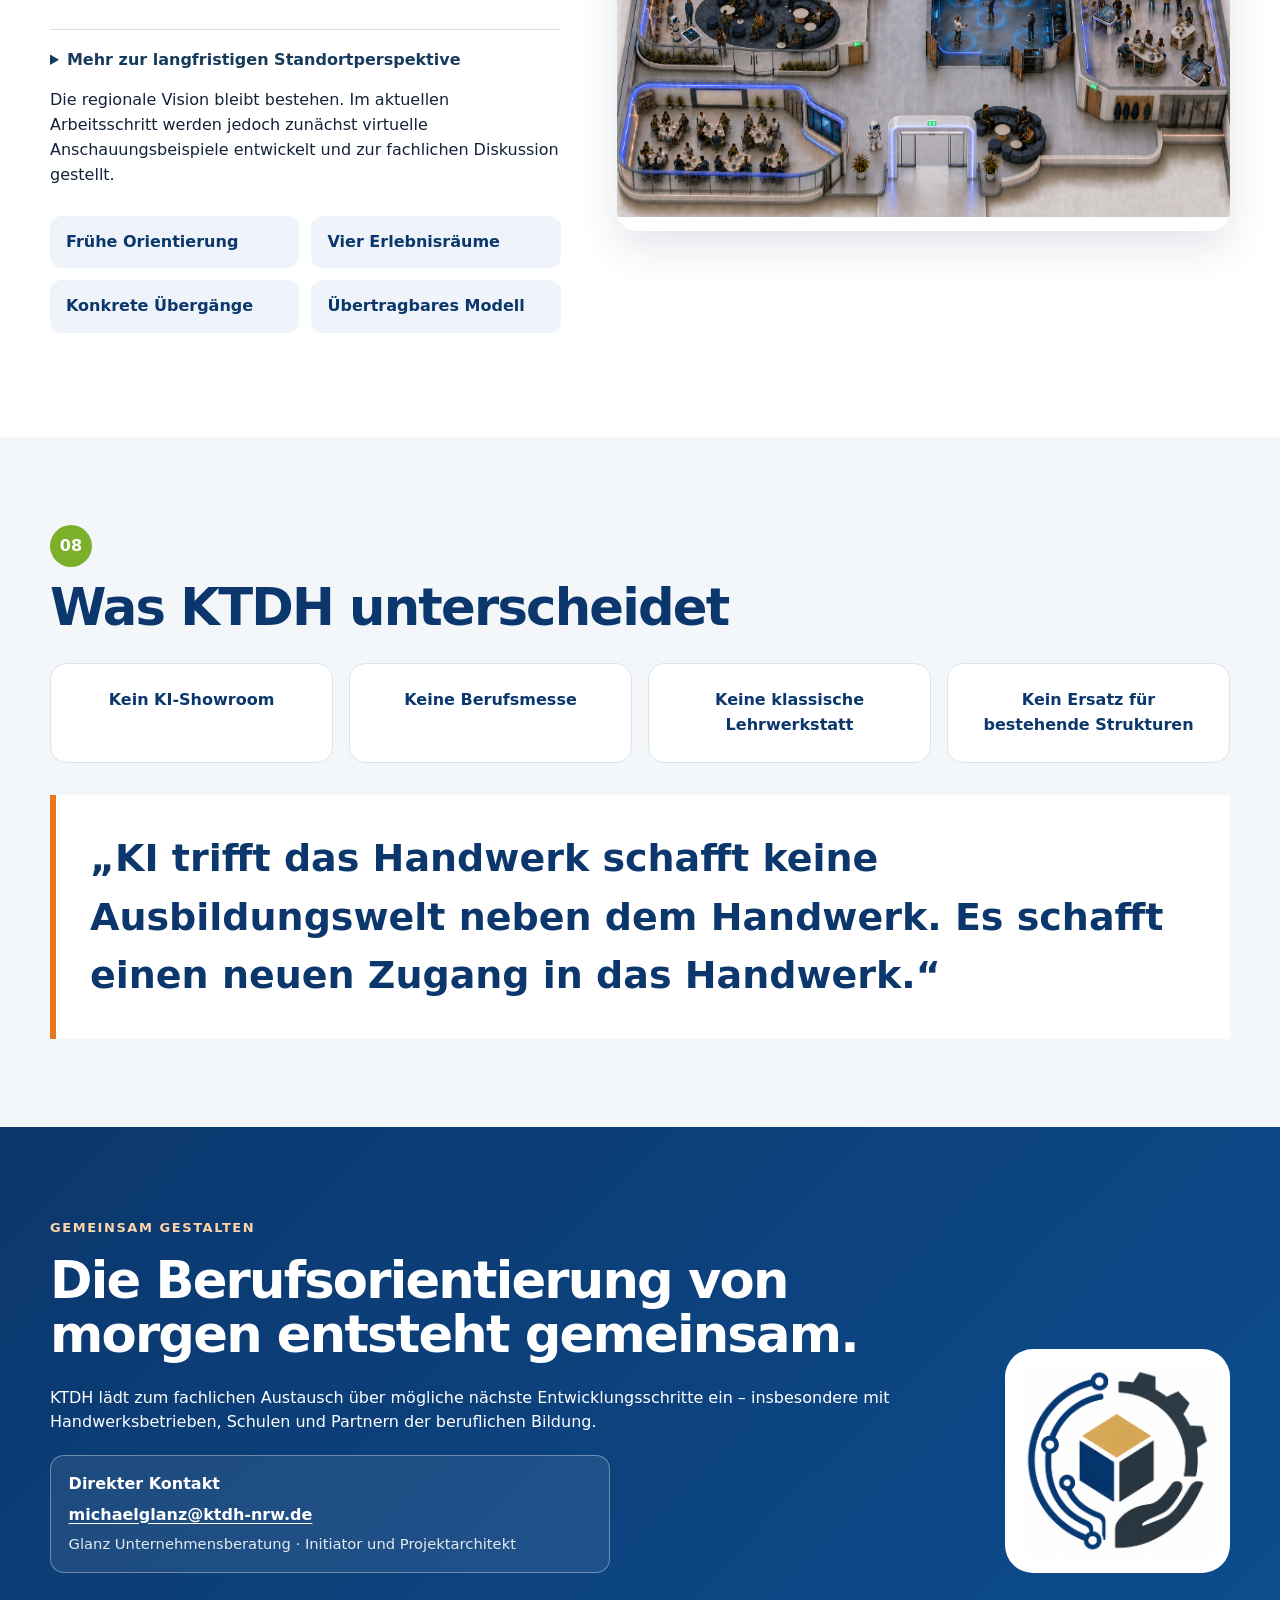
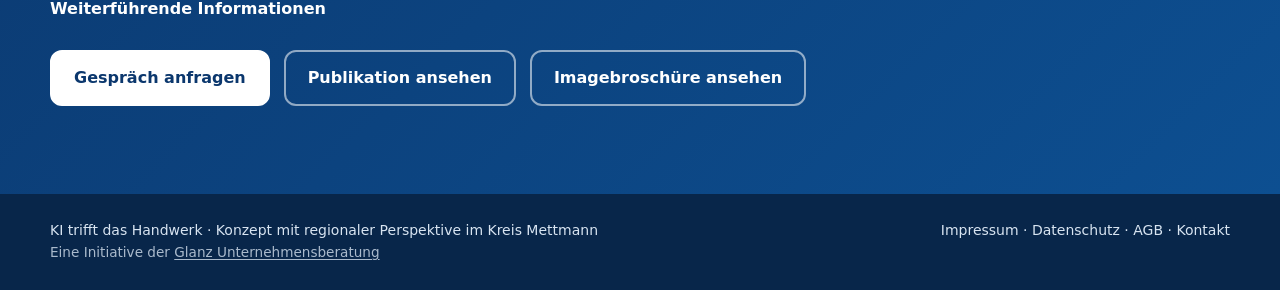
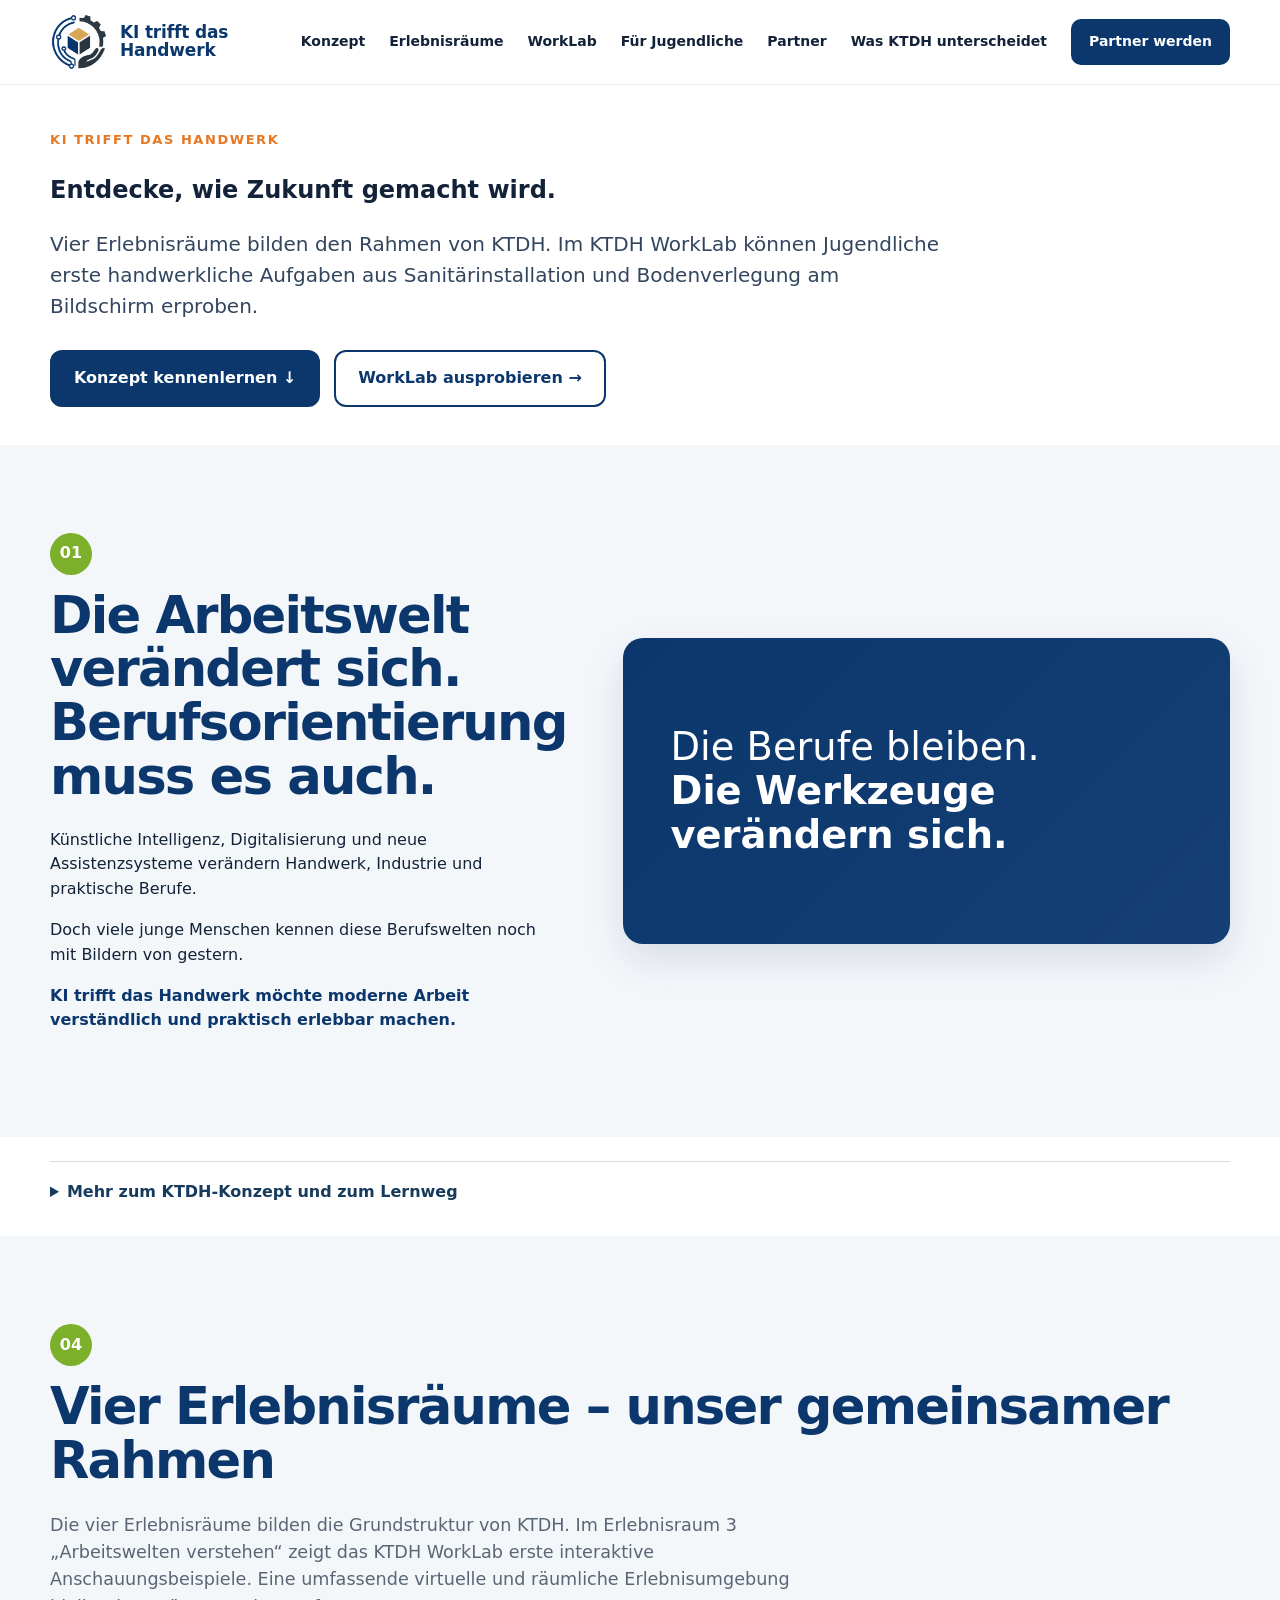
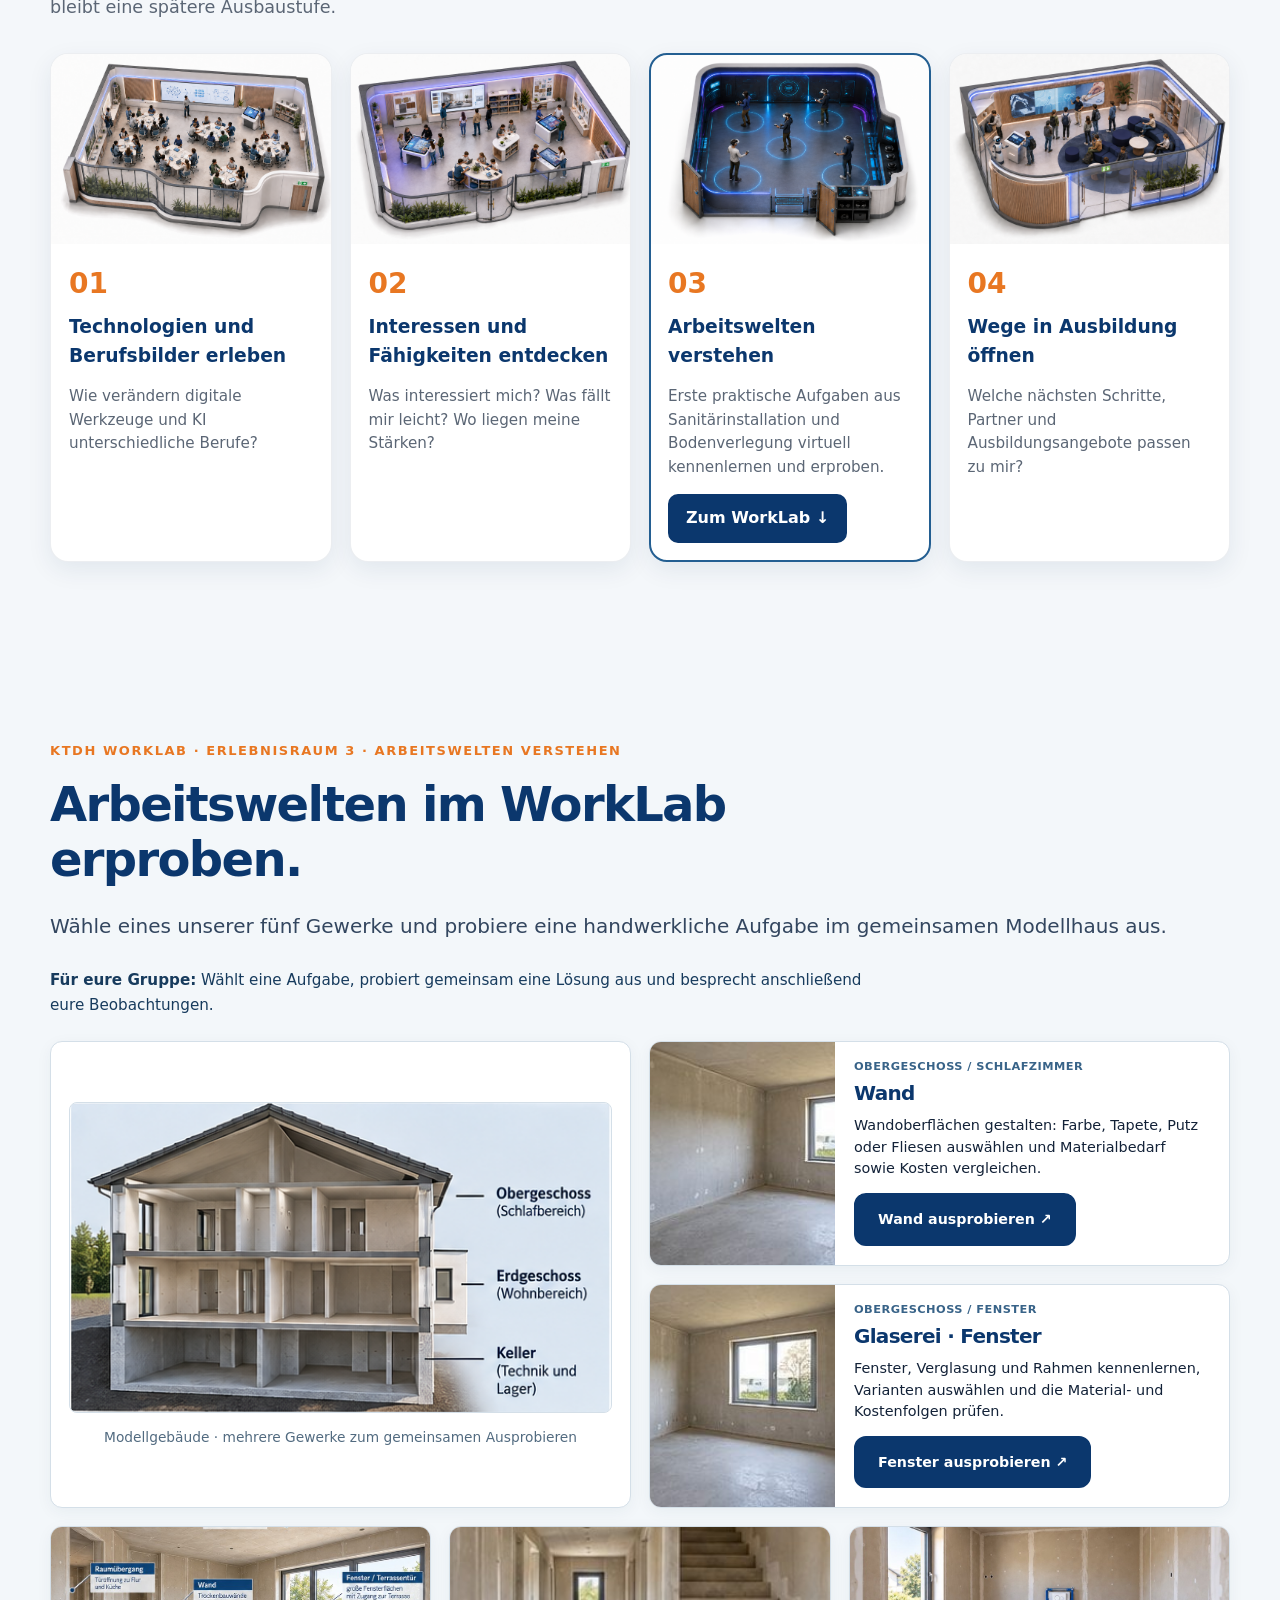
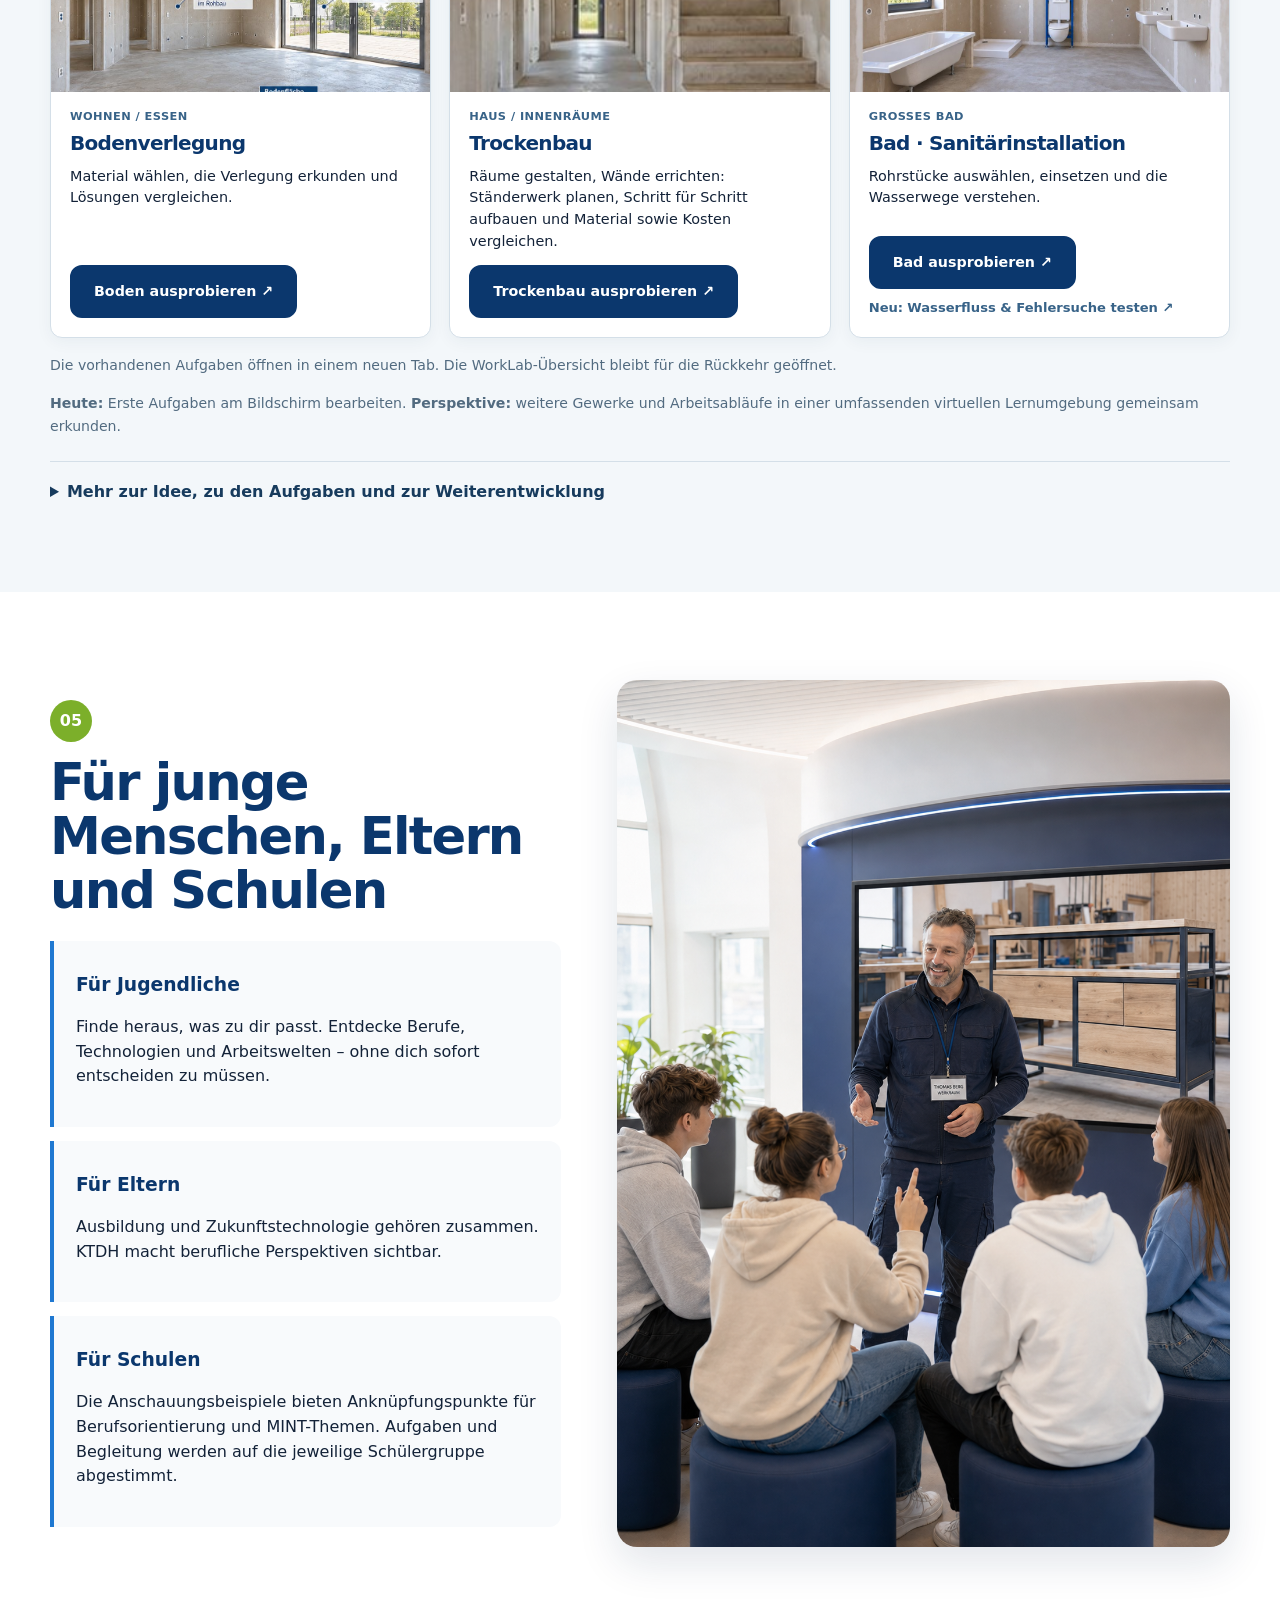
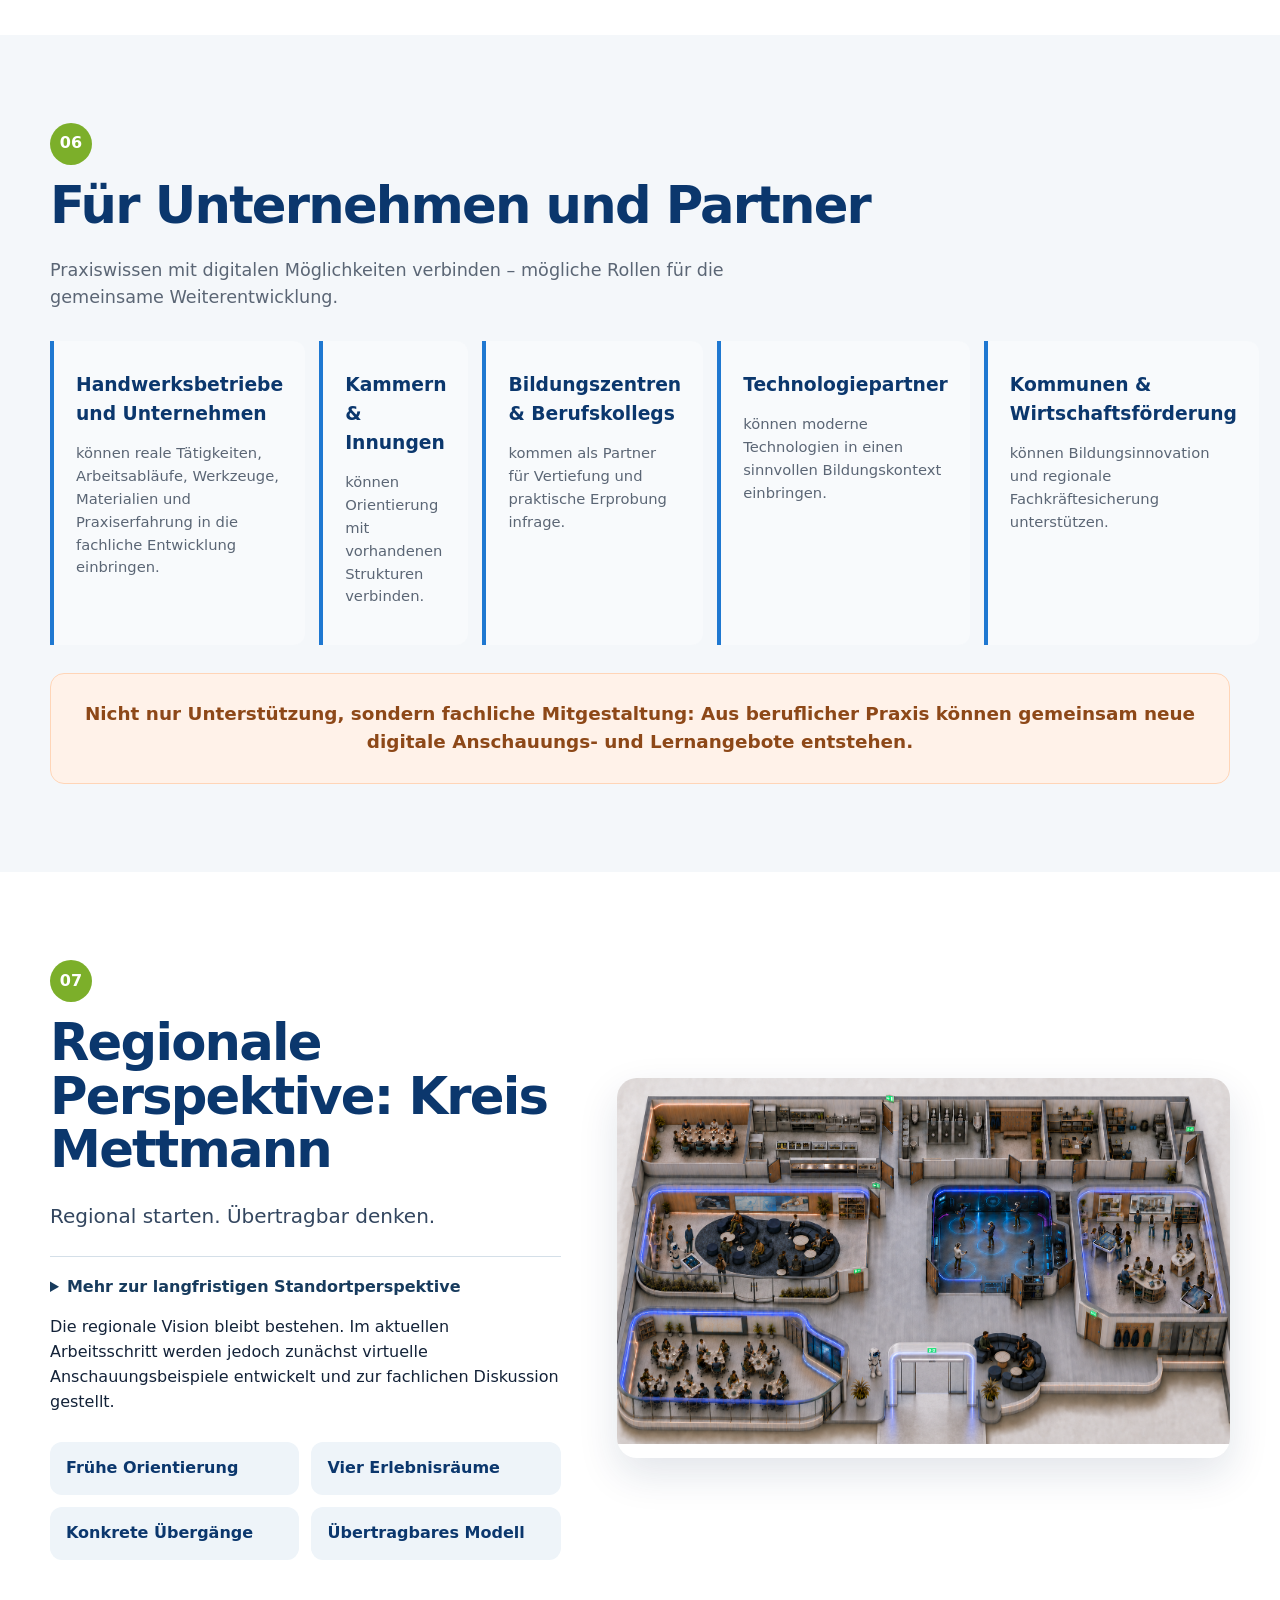
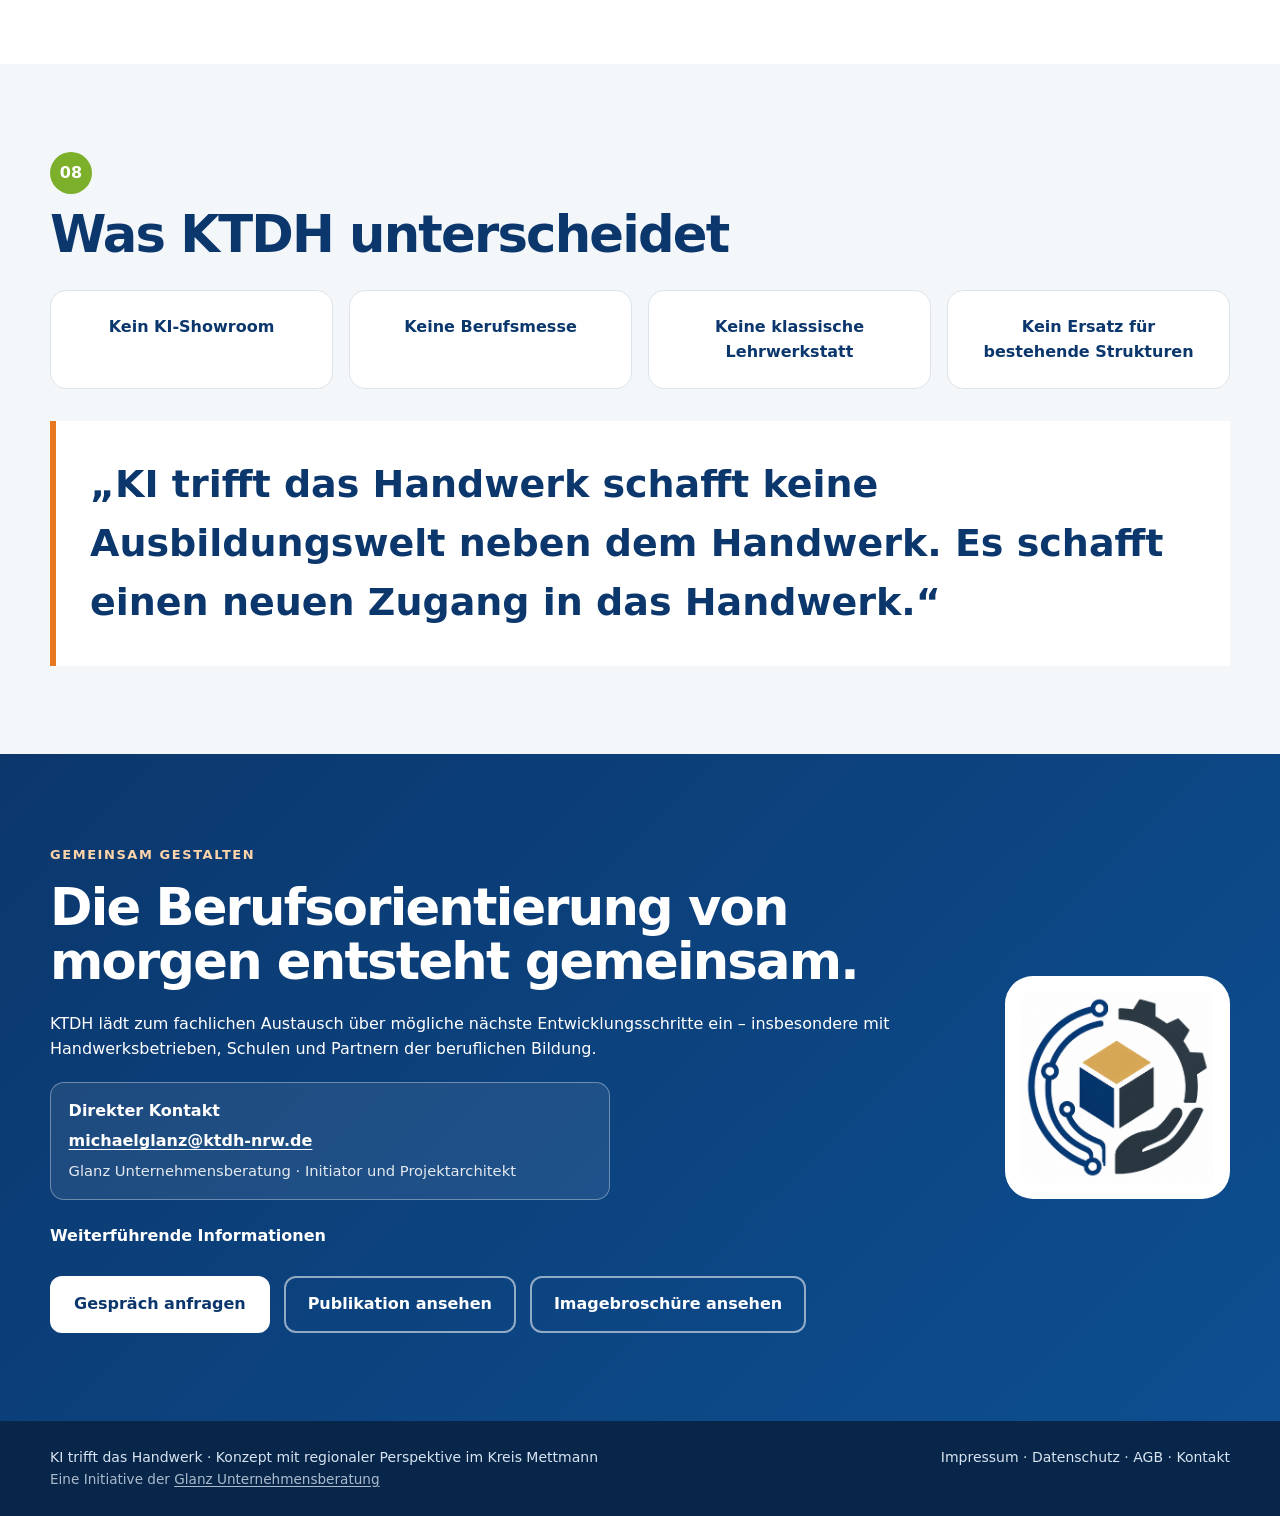
